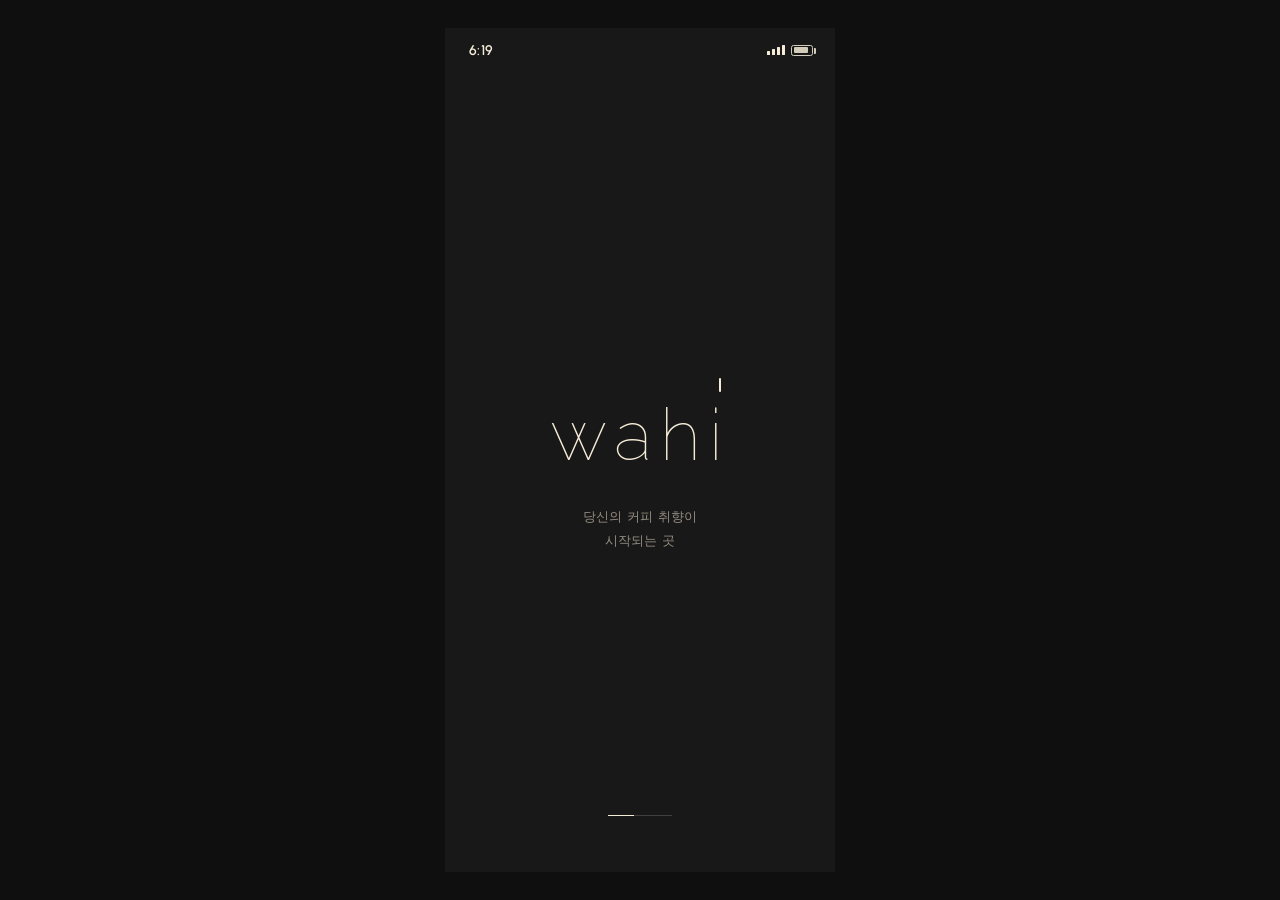
==== index.html @ 0bfdf3dc "Add files via upload" ====
<!DOCTYPE html>
<html lang="ko">
<head>
<meta charset="utf-8">
<meta name="viewport" content="width=device-width, initial-scale=1, maximum-scale=1, user-scalable=no">
<title>wahi · 당신의 커피 취향이 시작되는 곳</title>
<link rel="preconnect" href="https://fonts.googleapis.com">
<link rel="preconnect" href="https://fonts.gstatic.com" crossorigin>
<link href="https://fonts.googleapis.com/css2?family=Raleway:wght@100;200;300;400&family=Urbanist:wght@300;400;500&display=swap" rel="stylesheet">
<style>
:root {
  --wahi-white: #FFFFFF;
  --wahi-ink: #191818;
  --wahi-espresso: #3B2314;
  --wahi-crema: #F5ECD7;
  --text-primary: #191818;
  --text-muted: rgba(25,24,24,.52);
  --text-accent: #3B2314;
  --text-on-dark: #F5ECD7;
  --text-on-dark-muted: rgba(245,236,215,.55);
  --font-display: 'Raleway', 'Pretendard Variable', sans-serif;
  --font-body: 'Pretendard Variable', system-ui, -apple-system, sans-serif;
  --font-body-en: 'Urbanist', sans-serif;
  --weight-light: 300;
  --dur-fast: 120ms;
  --dur-base: 200ms;
  --dur-slow: 380ms;
  --ease-standard: cubic-bezier(.4,0,.2,1);
  --press-opacity: .72;
}

* { margin:0; padding:0; box-sizing:border-box; -webkit-tap-highlight-color:transparent; }

html, body {
  height: 100%;
  background: #0f0f0f;
  display: flex;
  align-items: center;
  justify-content: center;
  font-family: var(--font-body);
  -webkit-font-smoothing: antialiased;
}

/* ── Phone shell ─────────────────────────── */
#app {
  position: relative;
  width: 390px;
  height: 844px;
  background: var(--wahi-white);
  overflow: hidden;
  /* On actual mobile, fill the screen */
}

@media (max-width: 430px) {
  html, body { background: var(--wahi-white); }
  #app { width: 100%; height: 100dvh; height: 100vh; }
}

/* ── Screen system ───────────────────────── */
.screen {
  position: absolute;
  inset: 0;
  display: flex;
  flex-direction: column;
  background: var(--wahi-white);
  transition: transform 320ms var(--ease-standard), opacity 320ms var(--ease-standard);
}
.screen--ink { background: var(--wahi-ink); color: var(--text-on-dark); }
.screen--hidden { pointer-events: none; opacity: 0; transform: translateX(32px); }
.screen--back { pointer-events: none; opacity: 0; transform: translateX(-24px); }

/* ── Status bar ──────────────────────────── */
.status-bar {
  flex: none;
  height: 44px;
  display: flex;
  align-items: center;
  justify-content: space-between;
  padding: 0 22px 0 24px;
  font-family: var(--font-body-en);
  font-size: 14px;
  font-weight: 600;
  letter-spacing: .02em;
}
.status-right { display:flex; align-items:center; gap:6px; }
.signal-bars { display:flex; align-items:flex-end; gap:2px; height:10px; }
.signal-bars i { width:3px; background:currentColor; border-radius:.5px; display:block; }
.signal-bars i:nth-child(1){height:4px} .signal-bars i:nth-child(2){height:6px}
.signal-bars i:nth-child(3){height:8px} .signal-bars i:nth-child(4){height:10px}
.battery { width:22px; height:11px; border:1.5px solid currentColor; border-radius:2.5px; position:relative; opacity:.85; }
.battery::after { content:""; position:absolute; right:-4px; top:2.5px; width:2px; height:6px; background:currentColor; border-radius:0 1px 1px 0; }
.battery-fill { position:absolute; inset:1.5px; width:72%; background:currentColor; border-radius:1px; }

/* ── Progress bar ────────────────────────── */
.progress-bar { flex:none; height:3px; background:rgba(25,24,24,.10); }
.progress-bar-fill { height:100%; background:var(--wahi-espresso); transition:width var(--dur-slow) var(--ease-standard); }

/* ── Screen body ─────────────────────────── */
.body { flex:1; display:flex; flex-direction:column; padding:0 20px 36px; min-height:0; overflow-y:auto; }

/* ── Nav ─────────────────────────────────── */
.top-nav { flex:none; height:50px; display:flex; align-items:center; margin:0 -4px; }
.btn-back { width:40px; height:40px; display:flex; align-items:center; justify-content:center; background:transparent; border:0; cursor:pointer; color:var(--text-primary); }
.screen--ink .btn-back { color:var(--text-on-dark); }
.btn-back svg { width:20px; height:20px; }

/* ── Eyebrow / step ──────────────────────── */
.step-label { font-family:var(--font-body-en); font-size:12px; letter-spacing:.28em; font-weight:500; color:var(--text-accent); text-transform:uppercase; }
.section-label { font-family:var(--font-body-en); font-size:11px; letter-spacing:.3em; font-weight:500; color:var(--text-muted); text-transform:uppercase; }
.screen--ink .section-label { color:var(--text-on-dark-muted); }

/* ── Headlines ───────────────────────────── */
.q-headline { font-family:var(--font-display); font-weight:var(--weight-light); font-size:29px; line-height:1.34; letter-spacing:-.01em; white-space:pre-line; }
.q-sub { font-size:14px; line-height:1.72; color:var(--text-muted); white-space:pre-line; }
.screen--ink .q-sub { color:var(--text-on-dark-muted); }
.q-hint { font-size:12.5px; line-height:1.55; color:var(--text-accent); }

/* ── Cards ───────────────────────────────── */
.cards { display:flex; flex-direction:column; gap:12px; }
.card {
  position:relative; display:flex; align-items:center; gap:14px;
  width:100%; text-align:left; min-height:64px; padding:14px 16px;
  background:var(--wahi-white); color:var(--text-primary);
  border:1px solid rgba(25,24,24,.18); border-radius:0; cursor:pointer;
  transition: background var(--dur-base) var(--ease-standard),
              color var(--dur-base) var(--ease-standard),
              border-color var(--dur-base) var(--ease-standard);
  font-family: var(--font-body);
}
.card-main { flex:1; min-width:0; display:flex; flex-direction:column; gap:3px; }
.card-title { font-size:15px; font-weight:500; line-height:1.35; letter-spacing:-.005em; }
.card-sub { font-size:12.5px; font-weight:400; line-height:1.4; color:var(--text-muted); }
.card-chev { flex:none; color:rgba(25,24,24,.32); display:flex; }
.card-chev svg { width:16px; height:16px; }
.card--sel { background:var(--wahi-ink); color:var(--text-on-dark); border-color:var(--wahi-ink); }
.card--sel .card-sub { color:var(--text-on-dark-muted); }
.card--sel .card-chev { color:rgba(255,255,255,.55); }
.card:active { opacity:.82; }

/* ── Buttons ─────────────────────────────── */
.actions { display:flex; flex-direction:column; gap:10px; }
.btn {
  width:100%; height:56px; display:flex; align-items:center; justify-content:center;
  font-family:var(--font-body); font-size:15px; font-weight:500; letter-spacing:.01em;
  border-radius:0; border:1px solid transparent; cursor:pointer;
  transition: background var(--dur-base) var(--ease-standard), opacity var(--dur-fast) var(--ease-standard);
}
.btn-primary { background:var(--wahi-ink); color:var(--wahi-white); border-color:var(--wahi-ink); }
.btn-primary:active { opacity:var(--press-opacity); }
.btn-disabled { background:rgba(25,24,24,.10); color:rgba(25,24,24,.35); border-color:transparent; cursor:not-allowed; pointer-events:none; }
.btn-secondary { background:var(--wahi-white); color:var(--text-primary); border-color:rgba(25,24,24,.7); }
.btn-secondary:active { opacity:var(--press-opacity); }

/* ── Splash ──────────────────────────────── */
.splash-wrap { flex:1; display:flex; flex-direction:column; align-items:center; justify-content:center; position:relative; }
.splash-logo-text {
  font-family: 'Raleway', sans-serif;
  font-weight: 100;
  font-size: 72px;
  letter-spacing: 8px;
  color: var(--wahi-crema);
}
.splash-i-accent { position:relative; }
.splash-i-accent::after {
  content: "";
  position: absolute;
  bottom: 100%;
  left: 50%;
  transform: translateX(-50%);
  width: 2px;
  height: 14px;
  background: var(--wahi-crema);
  border-radius: 1px;
  animation: smoke 2s ease-in-out infinite;
}
@keyframes smoke {
  0%,100% { opacity:.8; transform:translateX(-50%) scaleY(1); }
  50% { opacity:.3; transform:translateX(-60%) scaleY(1.3) rotate(4deg); }
}
.splash-tagline { margin-top:28px; font-family:var(--font-body); font-size:13px; line-height:1.8; letter-spacing:.02em; color:var(--text-on-dark-muted); text-align:center; }
.splash-loader { position:absolute; left:0; right:0; bottom:56px; display:flex; justify-content:center; }
.splash-loader-track { position:relative; width:64px; height:1.5px; background:rgba(245,236,215,.18); overflow:hidden; }
.splash-loader-track::after { content:""; position:absolute; top:0; left:0; width:40%; height:100%; background:var(--wahi-crema); animation:sweep 1.7s cubic-bezier(.4,0,.6,1) infinite; }
@keyframes sweep { 0%{transform:translateX(-100%)} 100%{transform:translateX(350%)} }

/* ── Start logo ──────────────────────────── */
.start-logo {
  font-family: 'Raleway', sans-serif;
  font-weight: 100;
  font-size: 28px;
  letter-spacing: 4px;
  color: var(--wahi-ink);
}

/* ── Result ──────────────────────────────── */
.r-logo-wrap { display:flex; justify-content:center; padding:6px 0 22px; }
.r-logo {
  font-family: 'Raleway', sans-serif;
  font-weight: 100;
  font-size: 22px;
  letter-spacing: 4px;
  color: var(--wahi-ink);
}
.coffee-card { background:var(--wahi-ink); color:var(--text-on-dark); padding:24px; }
.coffee-name { font-family:var(--font-display); font-weight:var(--weight-light); font-size:24px; line-height:1.22; }
.coffee-brew { margin-top:8px; font-family:var(--font-body); font-size:12.5px; letter-spacing:.04em; color:var(--text-on-dark-muted); }
.tags { display:flex; flex-wrap:wrap; gap:6px; margin-top:18px; }
.tag { font-family:var(--font-body); font-size:11px; letter-spacing:.04em; line-height:1; padding:6px 10px; background:var(--wahi-espresso); color:var(--wahi-crema); }
.meters { display:flex; flex-direction:column; gap:11px; margin-top:22px; }
.meter { display:flex; align-items:center; gap:14px; }
.meter-label { font-family:var(--font-body); font-size:12px; letter-spacing:.06em; color:var(--text-on-dark-muted); width:52px; flex:none; }
.dots { display:flex; gap:6px; }
.dot { width:9px; height:9px; border-radius:50%; border:1px solid rgba(245,236,215,.35); }
.dot--on { background:var(--wahi-crema); border-color:var(--wahi-crema); }
.coffee-info { margin-top:20px; padding-top:18px; border-top:1px solid rgba(245,236,215,.16); display:flex; flex-direction:column; gap:9px; }
.coffee-info-row { display:flex; justify-content:space-between; gap:16px; font-family:var(--font-body); font-size:12.5px; }
.coffee-info-key { color:var(--text-on-dark-muted); letter-spacing:.04em; flex:none; }
.coffee-info-val { color:var(--text-on-dark); text-align:right; }
.why-box { background:var(--wahi-crema); color:var(--wahi-ink); padding:20px; margin-top:14px; }
.why-h { font-family:var(--font-body); font-size:13px; font-weight:600; }
.why-b { font-family:var(--font-body); font-size:13.5px; line-height:1.78; margin-top:10px; color:rgba(25,24,24,.74); }
.rec-wrap { margin-top:24px; }
.rec-label { font-family:var(--font-body-en); font-size:11px; letter-spacing:.22em; font-weight:500; text-transform:uppercase; color:var(--text-muted); margin-bottom:10px; }
.rec-sub { font-size:13.5px; color:var(--text-primary); margin:0 0 12px; }
.rec-item { display:flex; align-items:center; justify-content:space-between; gap:12px; border:1px solid rgba(25,24,24,.18); padding:15px 16px; margin-bottom:10px; }
.rec-name { font-size:14.5px; font-weight:500; line-height:1.35; }
.rec-desc { font-size:12px; color:var(--text-muted); margin-top:3px; line-height:1.4; }
.rec-chev { color:rgba(25,24,24,.3); flex:none; display:flex; }
.r-actions { display:flex; flex-direction:column; gap:10px; margin-top:28px; }

.spacer { flex:1; min-height:16px; }
.h8 { height:8px; }
.h12 { height:12px; }
.h14 { height:14px; }
.h18 { height:18px; }
.h20 { height:20px; }
.h24 { height:24px; }
.h28 { height:28px; }
</style>
</head>
<body>
<div id="app"></div>

<script>

// 실시간 시계
function updateClock() {
  const el = document.getElementById('wahi-clock');
  if (!el) return;
  const now = new Date();
  const h = now.getHours();
  const m = String(now.getMinutes()).padStart(2, '0');
  el.textContent = h + ':' + m;
}
setInterval(updateClock, 1000);
updateClock();

// ── State ──────────────────────────────────────────────
const state = {
  screen: 'splash',
  level: null,     // 'beginner' | 'explorer' | 'expert'
  step: 0,
  answers: {},
  history: []
};

// ── Screen definitions ─────────────────────────────────
const FLOWS = {
  beginner: ['b1','b2','b3','result'],
  explorer: ['e1','e2','e3','e4','result'],
  expert:   ['x1','x2','x3','x4','result'],
};

// ── Router ─────────────────────────────────────────────
function goTo(screen, pushHistory = true) {
  if (pushHistory && state.screen !== screen) state.history.push(state.screen);
  state.screen = screen;
  render();
}

function goBack() {
  const prev = state.history.pop();
  if (prev) { state.screen = prev; render(); }
}

// ── Icons ──────────────────────────────────────────────
const ARROW_LEFT = `<svg viewBox="0 0 20 20" fill="none" stroke="currentColor" stroke-width="1.5" stroke-linecap="round" stroke-linejoin="round"><path d="M12.5 4L6.5 10l6 6M6.5 10H17"/></svg>`;
const CHEVRON = `<svg viewBox="0 0 16 16" fill="none" stroke="currentColor" stroke-width="1.5" stroke-linecap="round" stroke-linejoin="round"><path d="M6 3.5L10.5 8 6 12.5"/></svg>`;

// ── Components ─────────────────────────────────────────
function statusBar(dark = false) {
  const c = dark ? 'style="color:var(--wahi-crema)"' : '';
  return `<div class="status-bar" ${c}>
    <span id="wahi-clock">9:41</span>
    <span class="status-right">
      <span class="signal-bars"><i></i><i></i><i></i><i></i></span>
      <span class="battery"><span class="battery-fill"></span></span>
    </span>
  </div>`;
}

function progressBar(value) {
  return `<div class="progress-bar"><div class="progress-fill" style="height:100%;width:${value*100}%;background:var(--wahi-espresso);transition:width 380ms cubic-bezier(.4,0,.2,1)"></div></div>`;
}

function topNav(dark = false) {
  return `<div class="top-nav"><button class="btn-back" onclick="goBack()" aria-label="뒤로">${ARROW_LEFT}</button></div>`;
}

function cards(items, selKey, dark = false) {
  return `<div class="cards">${items.map((c, i) => {
    const sel = state.answers[selKey] === i;
    return `<button class="card${sel ? ' card--sel' : ''}" onclick="selectCard('${selKey}',${i});render()">
      <span class="card-main">
        <span class="card-title">${c.t}</span>
        ${c.s ? `<span class="card-sub">${c.s}</span>` : ''}
      </span>
      ${c.chev ? `<span class="card-chev">${CHEVRON}</span>` : ''}
    </button>`;
  }).join('')}</div>`;
}

function primaryBtn(label, action, enabled) {
  return `<button class="btn btn-primary${enabled ? '' : ' btn-disabled'}" ${enabled ? `onclick="${action}"` : ''}>${label}</button>`;
}
function secondaryBtn(label, action) {
  return `<button class="btn btn-secondary" onclick="${action}">${label}</button>`;
}

function dotMeter(label, value, max = 5) {
  const dots = Array.from({length:max}, (_,i) => `<span class="dot${i < value ? ' dot--on' : ''}"></span>`).join('');
  return `<div class="meter"><span class="meter-label">${label}</span><span class="dots">${dots}</span></div>`;
}

function selectCard(key, idx) {
  state.answers[key] = idx;
}

// ── Screens ────────────────────────────────────────────

function renderSplash() {
  setTimeout(() => { if (state.screen === 'splash') goTo('start'); }, 2400);
  return `<div class="screen screen--ink" id="screen-splash">
    ${statusBar(true)}
    <div class="splash-wrap">
      <div class="splash-logo-text">wah<span class="splash-i-accent">i</span></div>
      <div class="splash-tagline">당신의 커피 취향이<br>시작되는 곳</div>
      <div class="splash-loader"><div class="splash-loader-track"></div></div>
    </div>
  </div>`;
}

function renderStart() {
  const sel = state.answers['level'];
  const levels = [
    { t:'처음이에요', s:'커피가 아직 낯설어요', chev:true },
    { t:'조금 알아요', s:'마셔봤지만 탐색 중이에요', chev:true },
    { t:'잘 알아요', s:'좋아하는 커피가 있어요', chev:true },
  ];
  const enabled = sel !== undefined;
  const actions = {0:'beginner', 1:'explorer', 2:'expert'};
  const nextAction = enabled ? `startFlow('${actions[sel]}')` : '';
  return `<div class="screen" id="screen-start">
    ${statusBar()}
    <div class="body">
      <div class="top-nav" style="justify-content:flex-start; padding-left:2px;">
        <span class="start-logo">wahi</span>
      </div>
      <div class="h24"></div>
      <h1 class="q-headline">커피,\n얼마나 알고\n계세요?</h1>
      <p class="q-sub" style="margin-top:14px">솔직하게 골라주세요.\n어떤 답이든 괜찮아요.</p>
      <div class="spacer" style="min-height:32px"></div>
      ${cards(levels, 'level')}
      <div class="h8"></div>
      <div class="spacer"></div>
      <div class="actions">
        ${primaryBtn('시작하기', `startFlow('${actions[sel] || ''}')`, enabled)}
      </div>
    </div>
  </div>`;
}

function startFlow(level) {
  state.level = level;
  state.step = 0;
  goTo(FLOWS[level][0]);
}

// Question screen factory
function questionScreen({ id, screenId, label, step, progress, q, sub, hint, items, cta, nextAction }) {
  const sel = state.answers[id];
  const enabled = sel !== undefined;
  return `<div class="screen" id="screen-${screenId}">
    ${statusBar()}
    ${progressBar(progress)}
    <div class="body">
      ${topNav()}
      <div class="step-label">${step}</div>
      <div class="h18"></div>
      <h1 class="q-headline">${q}</h1>
      ${sub ? `<p class="q-sub" style="margin-top:12px">${sub}</p>` : ''}
      ${hint ? `<p class="q-hint" style="margin-top:10px">${hint}</p>` : ''}
      <div class="spacer"></div>
      ${cards(items, id)}
      <div class="h20"></div>
      <div class="actions">
        ${primaryBtn(cta || '다음', nextAction, enabled)}
      </div>
    </div>
  </div>`;
}

// ── Beginner screens
function renderB1() {
  return questionScreen({ id:'b1', screenId:'b1', label:'Beginner', step:'1 / 3', progress:1/3,
    q:'오늘 어떤\n하루였어요?', sub:'기분에 맞는 커피를 찾아드릴게요',
    items:[{t:'맑고 가벼운 날이에요'},{t:'조용히 쉬고 싶은 날'},{t:'집중이 필요한 날'}],
    nextAction:"goTo('b2')" });
}
function renderB2() {
  return questionScreen({ id:'b2', screenId:'b2', label:'Beginner', step:'2 / 3', progress:2/3,
    q:'평소에 신 음식\n좋아하세요?', sub:'레모네이드, 과일, 요거트 같은 것들',
    hint:'* 커피에도 과일처럼 상큼한 맛이 있을 수 있어요',
    items:[{t:'네, 상큼한 게 좋아요'},{t:'보통이에요'},{t:'별로예요, 쓴맛이 좋아요'}],
    nextAction:"goTo('b3')" });
}
function renderB3() {
  return questionScreen({ id:'b3', screenId:'b3', label:'Beginner', step:'3 / 3', progress:1,
    q:'어떤 향이 더\n끌리나요?', cta:'결과 보기',
    items:[{t:'딸기잼 · 복숭아 · 꽃',s:'상큼하고 화사한 향'},{t:'초콜릿 · 캐러멜 · 견과',s:'달콤하고 고소한 향'},{t:'구운 빵 · 흙 · 나무',s:'묵직하고 따뜻한 향'}],
    nextAction:"goTo('r1')" });
}

// ── Explorer screens
function renderE1() {
  return questionScreen({ id:'e1', screenId:'e1', label:'Explorer', step:'1 / 4', progress:1/4,
    q:'산미가 있는 커피\n좋아하세요?', sub:'산미 = 커피의 상큼하고 신 맛',
    items:[{t:'네, 산미 있는 게 좋아요'},{t:'적당하면 괜찮아요'},{t:'산미는 별로예요'}],
    nextAction:"goTo('e2')" });
}
function renderE2() {
  return questionScreen({ id:'e2', screenId:'e2', label:'Explorer', step:'2 / 4', progress:2/4,
    q:'커피 농도는\n어떻게 좋아하세요?',
    items:[{t:'가볍고 깔끔하게',s:'물처럼 투명한 느낌'},{t:'중간 정도',s:'너무 가볍지도 진하지도'},{t:'진하고 묵직하게',s:'입 안에 오래 남는 느낌'}],
    nextAction:"goTo('e3')" });
}
function renderE3() {
  return questionScreen({ id:'e3', screenId:'e3', label:'Explorer', step:'3 / 4', progress:3/4,
    q:'어떤 향미를\n선호하세요?',
    items:[{t:'과일 · 꽃향',s:'밝고 화사한 느낌'},{t:'캐러멜 · 바닐라',s:'달콤하고 부드러운 느낌'},{t:'다크초콜릿 · 견과류',s:'깊고 고소한 느낌'}],
    nextAction:"goTo('e4')" });
}
function renderE4() {
  return questionScreen({ id:'e4', screenId:'e4', label:'Explorer', step:'4 / 4', progress:1,
    q:'오늘 어떤 방식으로\n마시고 싶으세요?', cta:'결과 보기',
    items:[{t:'에스프레소 베이스',s:'아메리카노 · 라떼 계열'},{t:'핸드드립',s:'원두 본연의 맛을 천천히'},{t:'콜드브루',s:'차갑게 오래 우린 커피'}],
    nextAction:"goTo('r2')" });
}

// ── Expert screens
function renderX1() {
  return questionScreen({ id:'x1', screenId:'x1', label:'Expert', step:'1 / 4', progress:1/4,
    q:'주로 어떤 커피를\n즐기시나요?',
    items:[{t:'에스프레소 베이스',s:'아메리카노 · 플랫화이트'},{t:'싱글 오리진 핸드드립',s:'원두 본연의 테루아를 즐김'},{t:'콜드브루 · 니트로'},{t:'그때그때 달라요'}],
    nextAction:"goTo('x2')" });
}
function renderX2() {
  return questionScreen({ id:'x2', screenId:'x2', label:'Expert', step:'2 / 4', progress:2/4,
    q:'선호하는 가공 방식이\n있으신가요?',
    items:[{t:'워시드 (Washed)',s:'깔끔하고 선명한 산미'},{t:'내추럴 (Natural)',s:'풍부한 과육향 · 높은 바디'},{t:'허니 (Honey)',s:'단맛과 바디의 균형'},{t:'무산소 발효 · 특수 프로세싱',s:'실험적인 풍미 선호'}],
    nextAction:"goTo('x3')" });
}
function renderX3() {
  return questionScreen({ id:'x3', screenId:'x3', label:'Expert', step:'3 / 4', progress:3/4,
    q:'선호하는 로스팅\n포인트는?',
    items:[{t:'라이트 로스트',s:'산미 · 플로럴 · 복합적 향미'},{t:'미디엄 로스트',s:'산미와 바디의 균형'},{t:'다크 로스트',s:'낮은 산미 · 다크초콜릿 · 스모키'}],
    nextAction:"goTo('x4')" });
}
function renderX4() {
  return questionScreen({ id:'x4', screenId:'x4', label:'Expert', step:'4 / 4', progress:1,
    q:'오늘은 어떤 경험을\n원하세요?', cta:'결과 보기',
    items:[{t:'늘 마시던 것처럼',s:'익숙한 취향으로'},{t:'비슷하지만 조금 새롭게',s:'취향의 경계를 살짝 넓혀서'},{t:'완전히 새로운 것으로',s:'오늘은 도전해볼게요'}],
    nextAction:"goTo('r3')" });
}

// ── Result screens
function resultShell(label, inner) {
  return `<div class="screen" id="screen-${label}">
    ${statusBar()}
    <div class="body">
      <div class="r-logo-wrap"><span class="r-logo">wahi</span></div>
      <div class="section-label" style="margin-bottom:14px">WAHI'S PICK</div>
      ${inner}
    </div>
  </div>`;
}

function renderR1() {
  return resultShell('r1', `
    <div class="coffee-card">
      <h2 class="coffee-name">에티오피아 예가체프</h2>
      <div class="coffee-brew">핸드드립</div>
      <div class="tags"><span class="tag">딸기</span><span class="tag">복숭아</span><span class="tag">재스민</span></div>
      <div class="meters">
        ${dotMeter('산미', 4)}${dotMeter('바디', 2)}${dotMeter('단맛', 3)}
      </div>
    </div>
    <div class="why-box">
      <p class="why-h">왜 이 커피인가요?</p>
      <p class="why-b">맑고 가벼운 날에 잘 어울리는, 과일향 가득한 커피예요. 산뜻한 산미가 기분을 가볍게 띄워줘요. 처음이라도 부담 없이 즐기기 좋아요.</p>
    </div>
    <div class="r-actions">
      ${primaryBtn('주문하기', '', true)}
      ${secondaryBtn('다시 찾아보기', "resetFlow()")}
    </div>`);
}

function renderR2() {
  return resultShell('r2', `
    <div class="coffee-card">
      <h2 class="coffee-name">콜롬비아 후일라</h2>
      <div class="coffee-brew">핸드드립</div>
      <div class="tags"><span class="tag">오렌지</span><span class="tag">캐러멜</span><span class="tag">꿀</span></div>
      <div class="meters">
        ${dotMeter('산미', 3)}${dotMeter('바디', 3)}${dotMeter('단맛', 4)}
      </div>
      <div class="coffee-info">
        <div class="coffee-info-row"><span class="coffee-info-key">가공방식</span><span class="coffee-info-val">허니</span></div>
        <div class="coffee-info-row"><span class="coffee-info-key">산지</span><span class="coffee-info-val">콜롬비아 후일라</span></div>
      </div>
    </div>
    <div class="why-box">
      <p class="why-h">왜 이 커피인가요?</p>
      <p class="why-b">적당한 산미와 균형 잡힌 단맛을 좋아하는 취향에 맞췄어요. 허니 가공이 만든 부드러운 단맛이 오래 남아요.</p>
    </div>
    <div class="rec-wrap">
      <div class="rec-label">ALSO FOR YOU</div>
      <p class="rec-sub">이런 커피도 좋아하실 것 같아요</p>
      <div class="rec-item">
        <span><span class="rec-name">과테말라 안티구아</span><span class="rec-desc" style="display:block">부드러운 초콜릿 바디, 낮은 산미</span></span>
        <span class="rec-chev">${CHEVRON}</span>
      </div>
    </div>
    <div class="r-actions">
      ${primaryBtn('주문하기', '', true)}
      ${secondaryBtn('다시 찾아보기', "resetFlow()")}
    </div>`);
}

function renderR3() {
  return resultShell('r3', `
    <div class="coffee-card">
      <h2 class="coffee-name">에티오피아 게이샤</h2>
      <div class="coffee-brew">싱글 오리진 핸드드립</div>
      <div class="tags"><span class="tag">재스민</span><span class="tag">베르가못</span><span class="tag">리치</span></div>
      <div class="meters">
        ${dotMeter('산미', 4)}${dotMeter('바디', 3)}${dotMeter('단맛', 4)}${dotMeter('복잡도', 5)}
      </div>
      <div class="coffee-info">
        <div class="coffee-info-row"><span class="coffee-info-key">산지</span><span class="coffee-info-val">게데오, 에티오피아</span></div>
        <div class="coffee-info-row"><span class="coffee-info-key">고도</span><span class="coffee-info-val">2,000–2,200m</span></div>
        <div class="coffee-info-row"><span class="coffee-info-key">가공방식</span><span class="coffee-info-val">내추럴</span></div>
        <div class="coffee-info-row"><span class="coffee-info-key">로스트</span><span class="coffee-info-val">라이트</span></div>
        <div class="coffee-info-row"><span class="coffee-info-key">품종</span><span class="coffee-info-val">게이샤</span></div>
      </div>
    </div>
    <div class="rec-wrap">
      <div class="rec-label">STRETCH YOUR TASTE</div>
      <p class="rec-sub">취향 경계를 넓혀보고 싶다면</p>
      <div class="rec-item">
        <span><span class="rec-name">케냐 키암부 AA</span><span class="rec-desc" style="display:block">블랙커런트의 강렬한 산미로 한 걸음 더</span></span>
        <span class="rec-chev">${CHEVRON}</span>
      </div>
      <div class="rec-item">
        <span><span class="rec-name">파나마 게이샤 무산소</span><span class="rec-desc" style="display:block">발효가 빚은 와인 같은 복합미</span></span>
        <span class="rec-chev">${CHEVRON}</span>
      </div>
    </div>
    <div class="r-actions">
      ${primaryBtn('주문하기', '', true)}
      ${secondaryBtn('다시 찾아보기', "resetFlow()")}
    </div>`);
}

function resetFlow() {
  state.level = null;
  state.step = 0;
  state.answers = {};
  state.history = [];
  goTo('start', false);
}

// ── Render ─────────────────────────────────────────────
const RENDERERS = {
  splash: renderSplash,
  start: renderStart,
  b1: renderB1, b2: renderB2, b3: renderB3,
  e1: renderE1, e2: renderE2, e3: renderE3, e4: renderE4,
  x1: renderX1, x2: renderX2, x3: renderX3, x4: renderX4,
  r1: renderR1, r2: renderR2, r3: renderR3,
};

function render() {
  const fn = RENDERERS[state.screen];
  if (!fn) return;
  document.getElementById('app').innerHTML = fn();
  updateClock();
}

// Initial render
render();
</script>
</body>
</html>
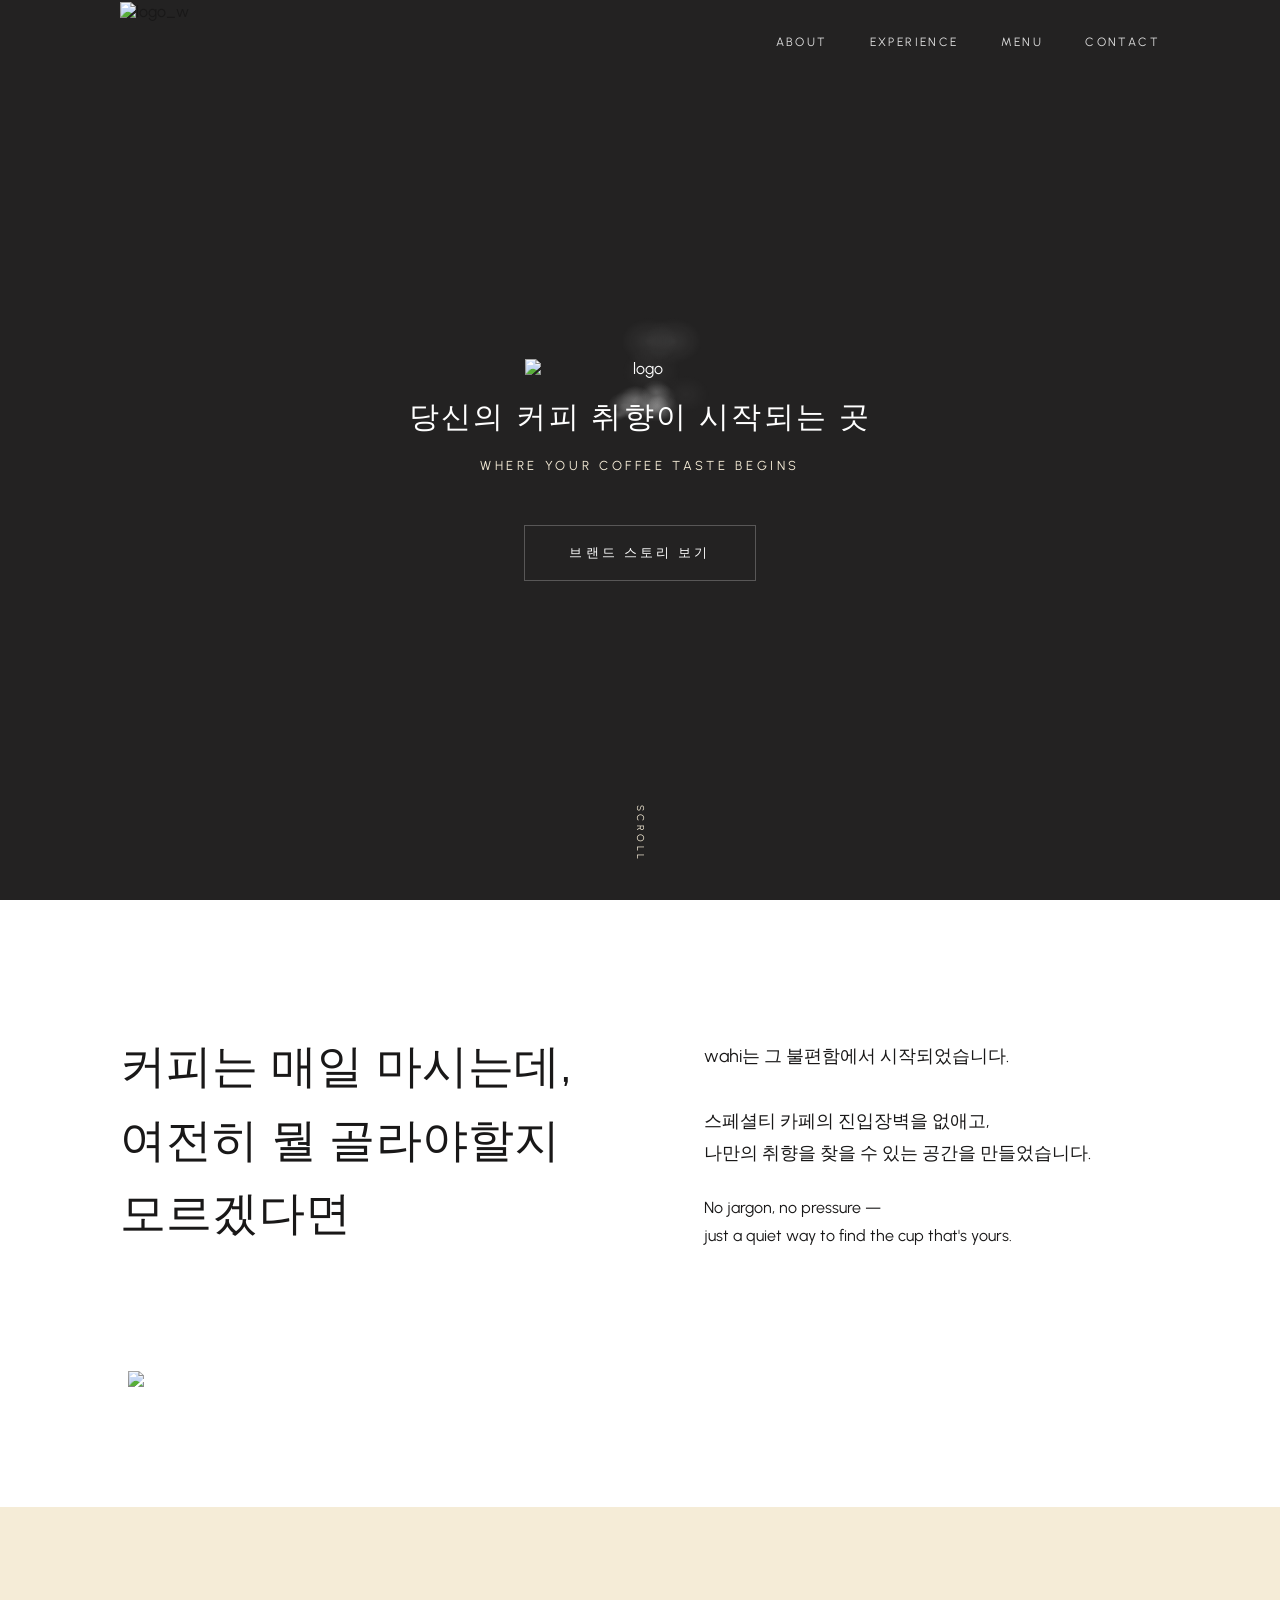
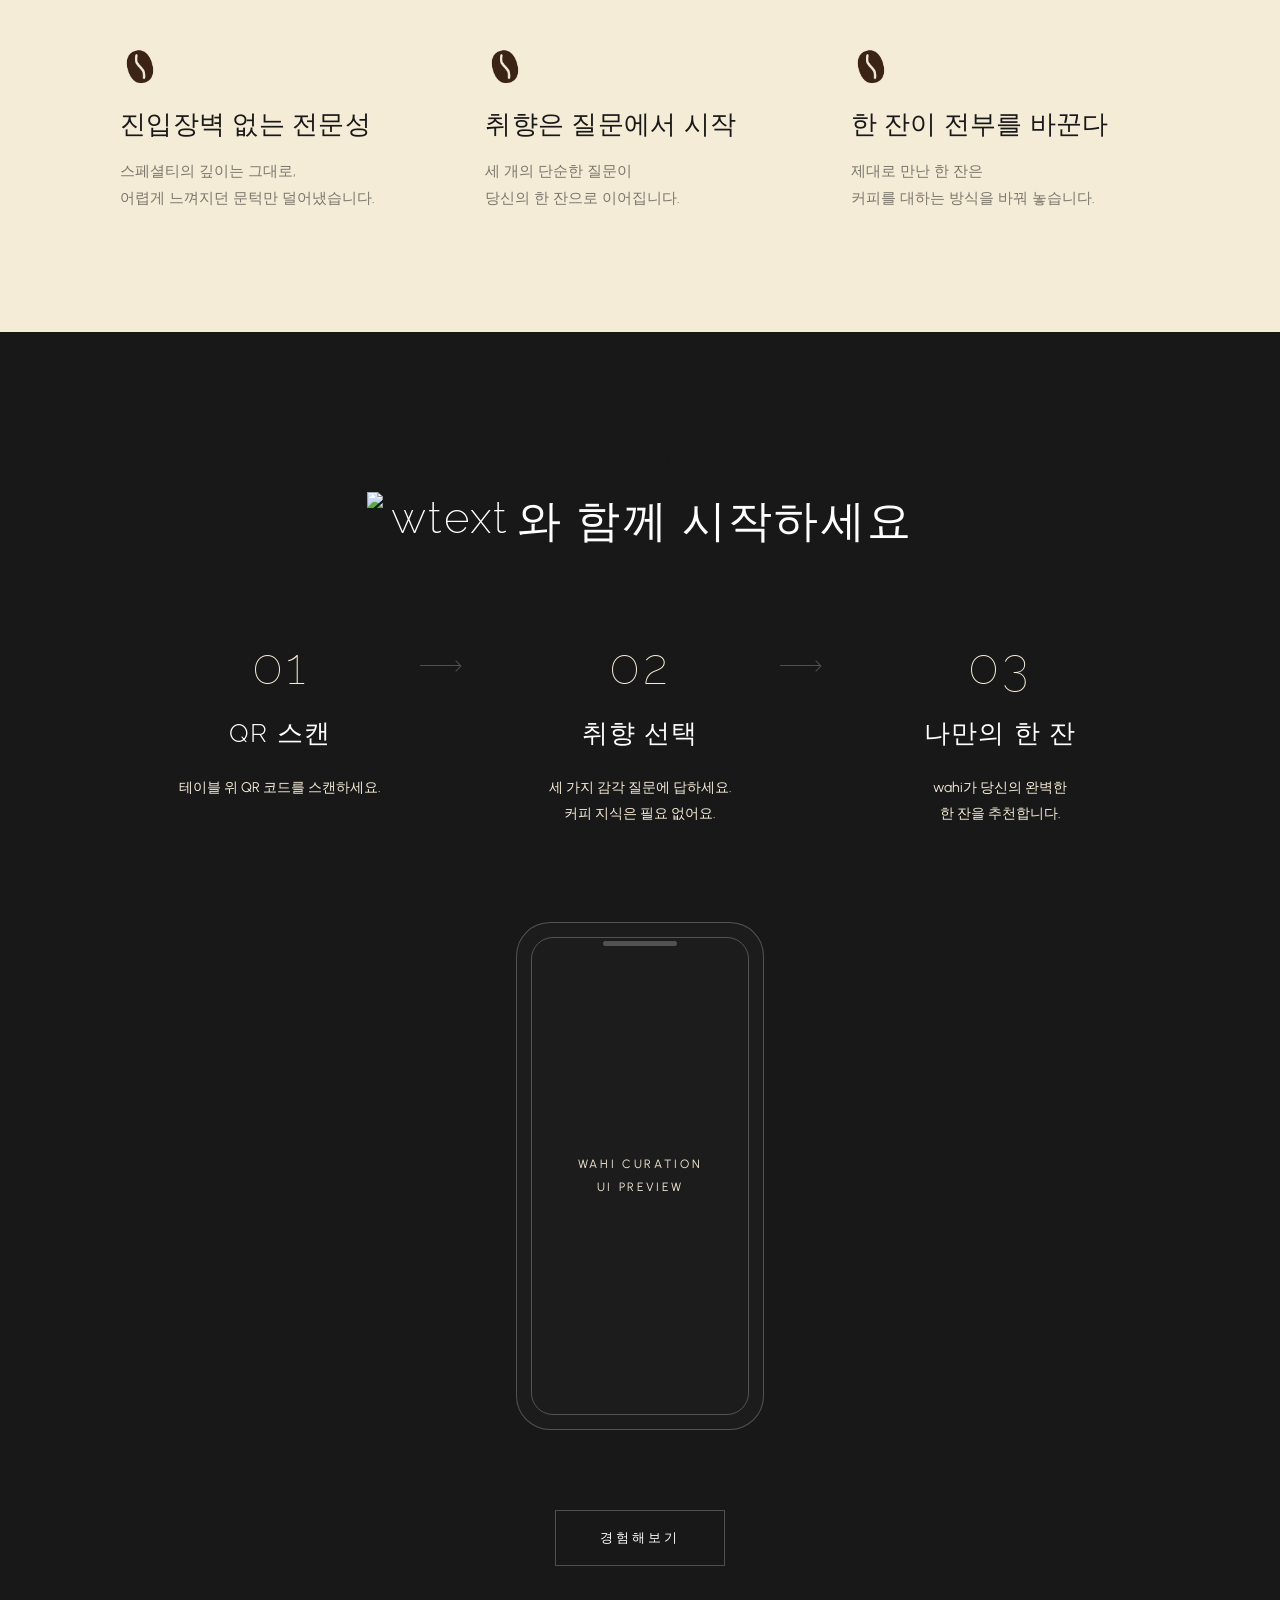
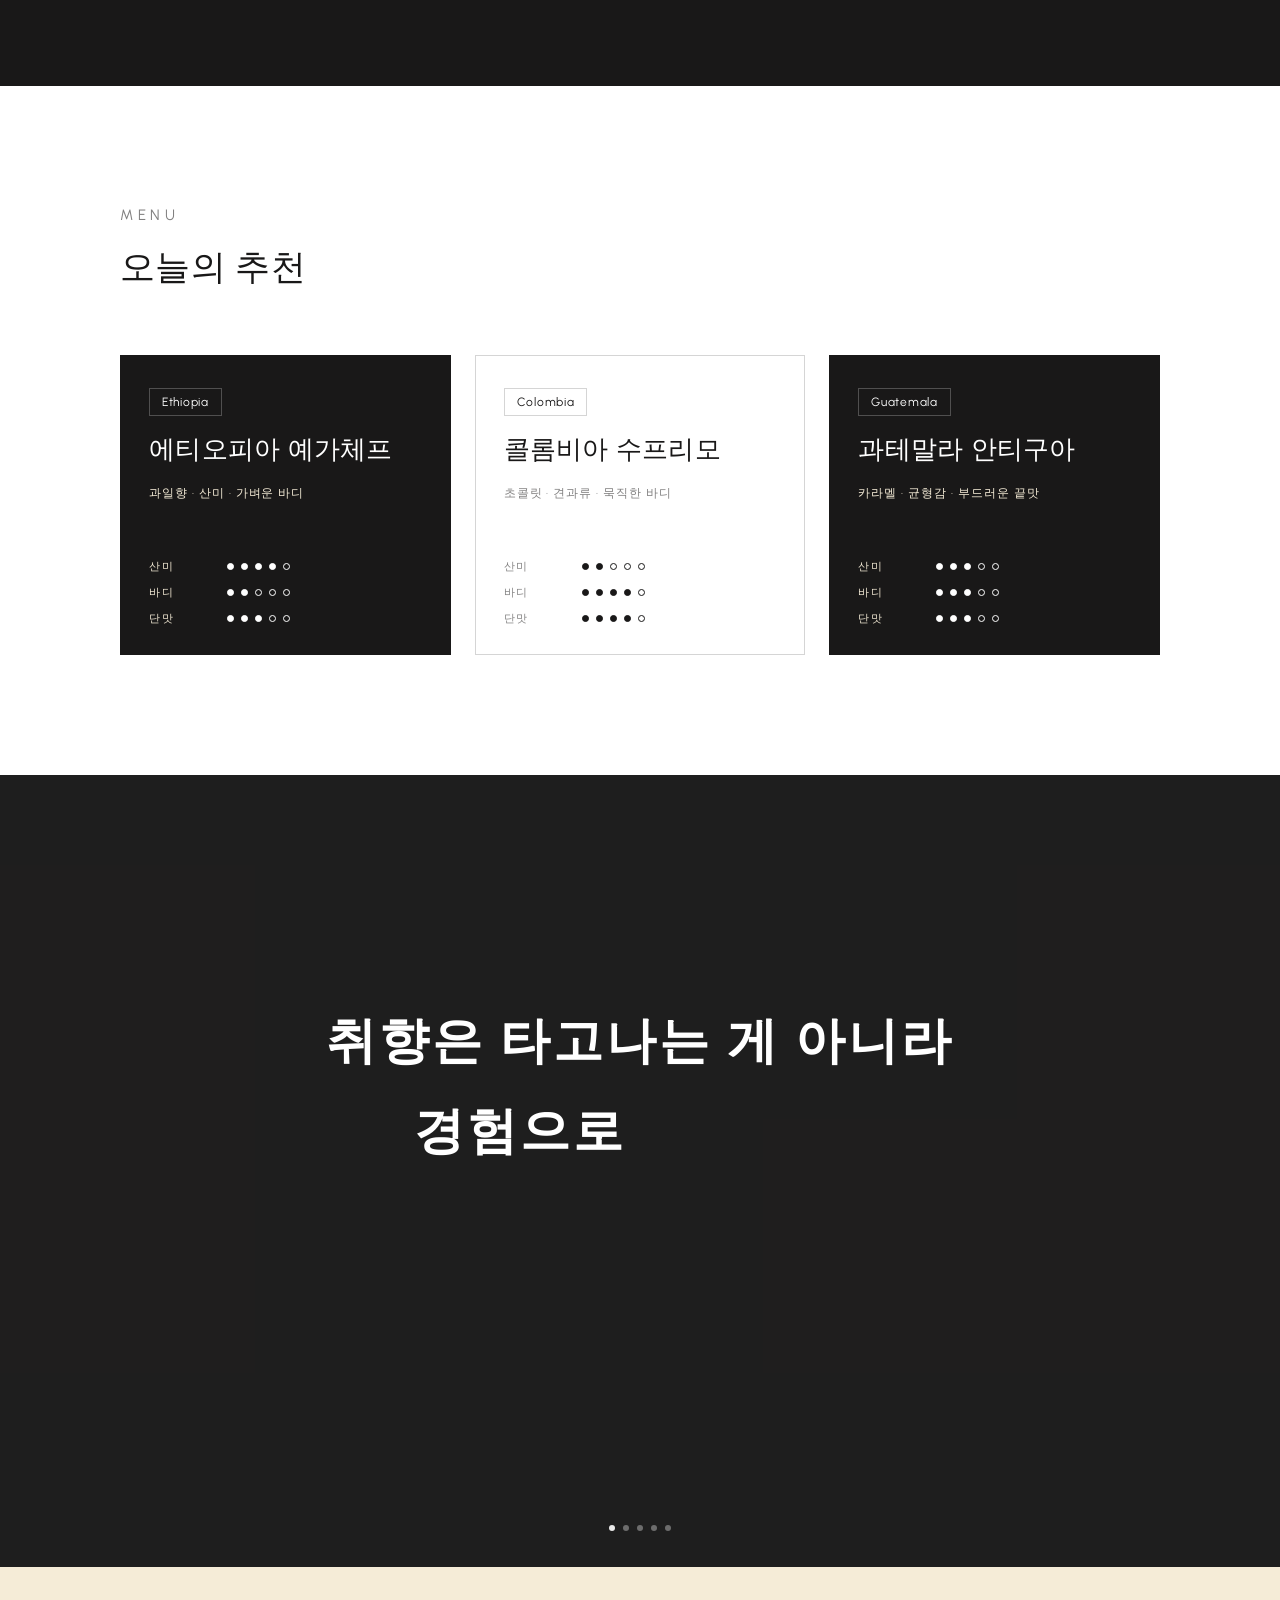
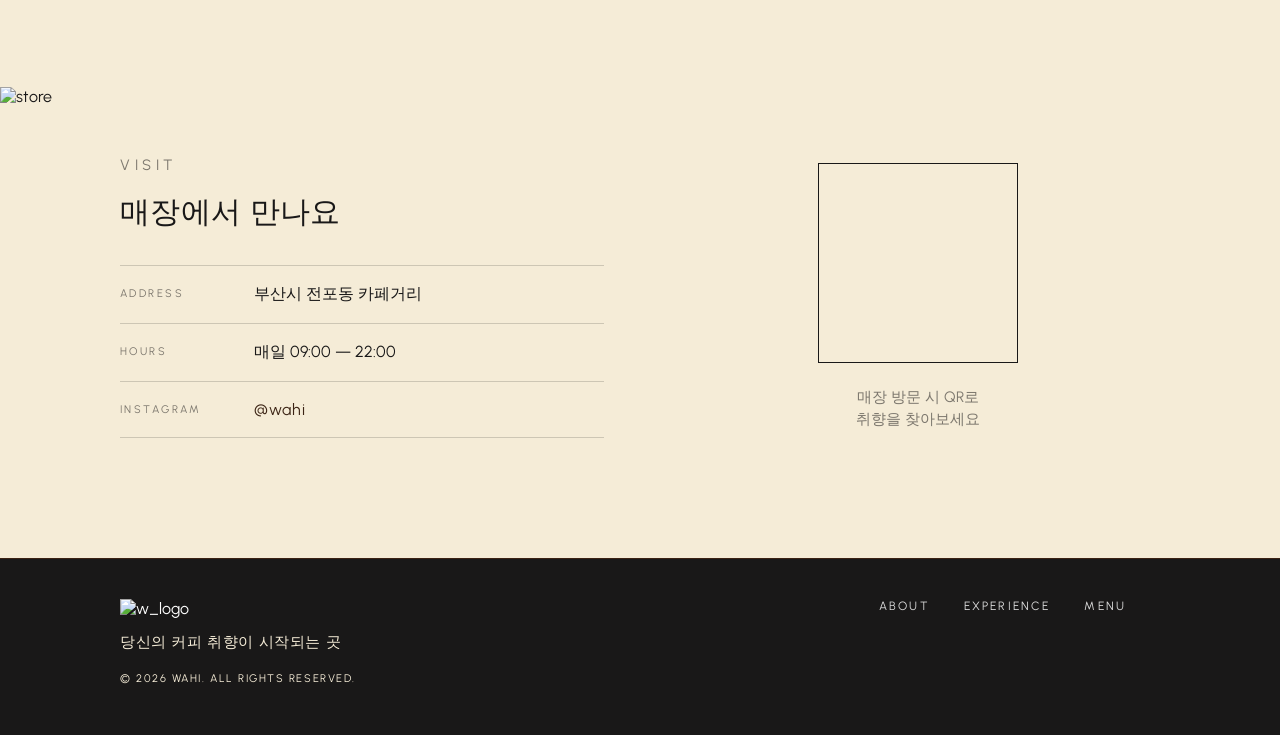
==== commit 32f4942b: "Add files via upload" ====
--- a/index.html
+++ b/index.html
@@ -1,614 +1,622 @@
 <!DOCTYPE html>
 <html lang="ko">
+
 <head>
-<meta charset="utf-8">
-<meta name="viewport" content="width=device-width, initial-scale=1, maximum-scale=1, user-scalable=no">
-<title>wahi · 당신의 커피 취향이 시작되는 곳</title>
-<link rel="preconnect" href="https://fonts.googleapis.com">
-<link rel="preconnect" href="https://fonts.gstatic.com" crossorigin>
-<link href="https://fonts.googleapis.com/css2?family=Raleway:wght@100;200;300;400&family=Urbanist:wght@300;400;500&display=swap" rel="stylesheet">
-<style>
-:root {
-  --wahi-white: #FFFFFF;
-  --wahi-ink: #191818;
-  --wahi-espresso: #3B2314;
-  --wahi-crema: #F5ECD7;
-  --text-primary: #191818;
-  --text-muted: rgba(25,24,24,.52);
-  --text-accent: #3B2314;
-  --text-on-dark: #F5ECD7;
-  --text-on-dark-muted: rgba(245,236,215,.55);
-  --font-display: 'Raleway', 'Pretendard Variable', sans-serif;
-  --font-body: 'Pretendard Variable', system-ui, -apple-system, sans-serif;
-  --font-body-en: 'Urbanist', sans-serif;
-  --weight-light: 300;
-  --dur-fast: 120ms;
-  --dur-base: 200ms;
-  --dur-slow: 380ms;
-  --ease-standard: cubic-bezier(.4,0,.2,1);
-  --press-opacity: .72;
-}
-
-* { margin:0; padding:0; box-sizing:border-box; -webkit-tap-highlight-color:transparent; }
-
-html, body {
-  height: 100%;
-  background: #0f0f0f;
-  display: flex;
-  align-items: center;
-  justify-content: center;
-  font-family: var(--font-body);
-  -webkit-font-smoothing: antialiased;
-}
-
-/* ── Phone shell ─────────────────────────── */
-#app {
-  position: relative;
-  width: 390px;
-  height: 844px;
-  background: var(--wahi-white);
-  overflow: hidden;
-  /* On actual mobile, fill the screen */
-}
-
-@media (max-width: 430px) {
-  html, body { background: var(--wahi-white); }
-  #app { width: 100%; height: 100dvh; height: 100vh; }
-}
-
-/* ── Screen system ───────────────────────── */
-.screen {
-  position: absolute;
-  inset: 0;
-  display: flex;
-  flex-direction: column;
-  background: var(--wahi-white);
-  transition: transform 320ms var(--ease-standard), opacity 320ms var(--ease-standard);
-}
-.screen--ink { background: var(--wahi-ink); color: var(--text-on-dark); }
-.screen--hidden { pointer-events: none; opacity: 0; transform: translateX(32px); }
-.screen--back { pointer-events: none; opacity: 0; transform: translateX(-24px); }
-
-/* ── Status bar ──────────────────────────── */
-.status-bar {
-  flex: none;
-  height: 44px;
-  display: flex;
-  align-items: center;
-  justify-content: space-between;
-  padding: 0 22px 0 24px;
-  font-family: var(--font-body-en);
-  font-size: 14px;
-  font-weight: 600;
-  letter-spacing: .02em;
-}
-.status-right { display:flex; align-items:center; gap:6px; }
-.signal-bars { display:flex; align-items:flex-end; gap:2px; height:10px; }
-.signal-bars i { width:3px; background:currentColor; border-radius:.5px; display:block; }
-.signal-bars i:nth-child(1){height:4px} .signal-bars i:nth-child(2){height:6px}
-.signal-bars i:nth-child(3){height:8px} .signal-bars i:nth-child(4){height:10px}
-.battery { width:22px; height:11px; border:1.5px solid currentColor; border-radius:2.5px; position:relative; opacity:.85; }
-.battery::after { content:""; position:absolute; right:-4px; top:2.5px; width:2px; height:6px; background:currentColor; border-radius:0 1px 1px 0; }
-.battery-fill { position:absolute; inset:1.5px; width:72%; background:currentColor; border-radius:1px; }
-
-/* ── Progress bar ────────────────────────── */
-.progress-bar { flex:none; height:3px; background:rgba(25,24,24,.10); }
-.progress-bar-fill { height:100%; background:var(--wahi-espresso); transition:width var(--dur-slow) var(--ease-standard); }
-
-/* ── Screen body ─────────────────────────── */
-.body { flex:1; display:flex; flex-direction:column; padding:0 20px 36px; min-height:0; overflow-y:auto; }
-
-/* ── Nav ─────────────────────────────────── */
-.top-nav { flex:none; height:50px; display:flex; align-items:center; margin:0 -4px; }
-.btn-back { width:40px; height:40px; display:flex; align-items:center; justify-content:center; background:transparent; border:0; cursor:pointer; color:var(--text-primary); }
-.screen--ink .btn-back { color:var(--text-on-dark); }
-.btn-back svg { width:20px; height:20px; }
-
-/* ── Eyebrow / step ──────────────────────── */
-.step-label { font-family:var(--font-body-en); font-size:12px; letter-spacing:.28em; font-weight:500; color:var(--text-accent); text-transform:uppercase; }
-.section-label { font-family:var(--font-body-en); font-size:11px; letter-spacing:.3em; font-weight:500; color:var(--text-muted); text-transform:uppercase; }
-.screen--ink .section-label { color:var(--text-on-dark-muted); }
-
-/* ── Headlines ───────────────────────────── */
-.q-headline { font-family:var(--font-display); font-weight:var(--weight-light); font-size:29px; line-height:1.34; letter-spacing:-.01em; white-space:pre-line; }
-.q-sub { font-size:14px; line-height:1.72; color:var(--text-muted); white-space:pre-line; }
-.screen--ink .q-sub { color:var(--text-on-dark-muted); }
-.q-hint { font-size:12.5px; line-height:1.55; color:var(--text-accent); }
-
-/* ── Cards ───────────────────────────────── */
-.cards { display:flex; flex-direction:column; gap:12px; }
-.card {
-  position:relative; display:flex; align-items:center; gap:14px;
-  width:100%; text-align:left; min-height:64px; padding:14px 16px;
-  background:var(--wahi-white); color:var(--text-primary);
-  border:1px solid rgba(25,24,24,.18); border-radius:0; cursor:pointer;
-  transition: background var(--dur-base) var(--ease-standard),
-              color var(--dur-base) var(--ease-standard),
-              border-color var(--dur-base) var(--ease-standard);
-  font-family: var(--font-body);
-}
-.card-main { flex:1; min-width:0; display:flex; flex-direction:column; gap:3px; }
-.card-title { font-size:15px; font-weight:500; line-height:1.35; letter-spacing:-.005em; }
-.card-sub { font-size:12.5px; font-weight:400; line-height:1.4; color:var(--text-muted); }
-.card-chev { flex:none; color:rgba(25,24,24,.32); display:flex; }
-.card-chev svg { width:16px; height:16px; }
-.card--sel { background:var(--wahi-ink); color:var(--text-on-dark); border-color:var(--wahi-ink); }
-.card--sel .card-sub { color:var(--text-on-dark-muted); }
-.card--sel .card-chev { color:rgba(255,255,255,.55); }
-.card:active { opacity:.82; }
-
-/* ── Buttons ─────────────────────────────── */
-.actions { display:flex; flex-direction:column; gap:10px; }
-.btn {
-  width:100%; height:56px; display:flex; align-items:center; justify-content:center;
-  font-family:var(--font-body); font-size:15px; font-weight:500; letter-spacing:.01em;
-  border-radius:0; border:1px solid transparent; cursor:pointer;
-  transition: background var(--dur-base) var(--ease-standard), opacity var(--dur-fast) var(--ease-standard);
-}
-.btn-primary { background:var(--wahi-ink); color:var(--wahi-white); border-color:var(--wahi-ink); }
-.btn-primary:active { opacity:var(--press-opacity); }
-.btn-disabled { background:rgba(25,24,24,.10); color:rgba(25,24,24,.35); border-color:transparent; cursor:not-allowed; pointer-events:none; }
-.btn-secondary { background:var(--wahi-white); color:var(--text-primary); border-color:rgba(25,24,24,.7); }
-.btn-secondary:active { opacity:var(--press-opacity); }
-
-/* ── Splash ──────────────────────────────── */
-.splash-wrap { flex:1; display:flex; flex-direction:column; align-items:center; justify-content:center; position:relative; }
-.splash-logo-text {
-  font-family: 'Raleway', sans-serif;
-  font-weight: 100;
-  font-size: 72px;
-  letter-spacing: 8px;
-  color: var(--wahi-crema);
-}
-.splash-i-accent { position:relative; }
-.splash-i-accent::after {
-  content: "";
-  position: absolute;
-  bottom: 100%;
-  left: 50%;
-  transform: translateX(-50%);
-  width: 2px;
-  height: 14px;
-  background: var(--wahi-crema);
-  border-radius: 1px;
-  animation: smoke 2s ease-in-out infinite;
-}
-@keyframes smoke {
-  0%,100% { opacity:.8; transform:translateX(-50%) scaleY(1); }
-  50% { opacity:.3; transform:translateX(-60%) scaleY(1.3) rotate(4deg); }
-}
-.splash-tagline { margin-top:28px; font-family:var(--font-body); font-size:13px; line-height:1.8; letter-spacing:.02em; color:var(--text-on-dark-muted); text-align:center; }
-.splash-loader { position:absolute; left:0; right:0; bottom:56px; display:flex; justify-content:center; }
-.splash-loader-track { position:relative; width:64px; height:1.5px; background:rgba(245,236,215,.18); overflow:hidden; }
-.splash-loader-track::after { content:""; position:absolute; top:0; left:0; width:40%; height:100%; background:var(--wahi-crema); animation:sweep 1.7s cubic-bezier(.4,0,.6,1) infinite; }
-@keyframes sweep { 0%{transform:translateX(-100%)} 100%{transform:translateX(350%)} }
-
-/* ── Start logo ──────────────────────────── */
-.start-logo {
-  font-family: 'Raleway', sans-serif;
-  font-weight: 100;
-  font-size: 28px;
-  letter-spacing: 4px;
-  color: var(--wahi-ink);
-}
-
-/* ── Result ──────────────────────────────── */
-.r-logo-wrap { display:flex; justify-content:center; padding:6px 0 22px; }
-.r-logo {
-  font-family: 'Raleway', sans-serif;
-  font-weight: 100;
-  font-size: 22px;
-  letter-spacing: 4px;
-  color: var(--wahi-ink);
-}
-.coffee-card { background:var(--wahi-ink); color:var(--text-on-dark); padding:24px; }
-.coffee-name { font-family:var(--font-display); font-weight:var(--weight-light); font-size:24px; line-height:1.22; }
-.coffee-brew { margin-top:8px; font-family:var(--font-body); font-size:12.5px; letter-spacing:.04em; color:var(--text-on-dark-muted); }
-.tags { display:flex; flex-wrap:wrap; gap:6px; margin-top:18px; }
-.tag { font-family:var(--font-body); font-size:11px; letter-spacing:.04em; line-height:1; padding:6px 10px; background:var(--wahi-espresso); color:var(--wahi-crema); }
-.meters { display:flex; flex-direction:column; gap:11px; margin-top:22px; }
-.meter { display:flex; align-items:center; gap:14px; }
-.meter-label { font-family:var(--font-body); font-size:12px; letter-spacing:.06em; color:var(--text-on-dark-muted); width:52px; flex:none; }
-.dots { display:flex; gap:6px; }
-.dot { width:9px; height:9px; border-radius:50%; border:1px solid rgba(245,236,215,.35); }
-.dot--on { background:var(--wahi-crema); border-color:var(--wahi-crema); }
-.coffee-info { margin-top:20px; padding-top:18px; border-top:1px solid rgba(245,236,215,.16); display:flex; flex-direction:column; gap:9px; }
-.coffee-info-row { display:flex; justify-content:space-between; gap:16px; font-family:var(--font-body); font-size:12.5px; }
-.coffee-info-key { color:var(--text-on-dark-muted); letter-spacing:.04em; flex:none; }
-.coffee-info-val { color:var(--text-on-dark); text-align:right; }
-.why-box { background:var(--wahi-crema); color:var(--wahi-ink); padding:20px; margin-top:14px; }
-.why-h { font-family:var(--font-body); font-size:13px; font-weight:600; }
-.why-b { font-family:var(--font-body); font-size:13.5px; line-height:1.78; margin-top:10px; color:rgba(25,24,24,.74); }
-.rec-wrap { margin-top:24px; }
-.rec-label { font-family:var(--font-body-en); font-size:11px; letter-spacing:.22em; font-weight:500; text-transform:uppercase; color:var(--text-muted); margin-bottom:10px; }
-.rec-sub { font-size:13.5px; color:var(--text-primary); margin:0 0 12px; }
-.rec-item { display:flex; align-items:center; justify-content:space-between; gap:12px; border:1px solid rgba(25,24,24,.18); padding:15px 16px; margin-bottom:10px; }
-.rec-name { font-size:14.5px; font-weight:500; line-height:1.35; }
-.rec-desc { font-size:12px; color:var(--text-muted); margin-top:3px; line-height:1.4; }
-.rec-chev { color:rgba(25,24,24,.3); flex:none; display:flex; }
-.r-actions { display:flex; flex-direction:column; gap:10px; margin-top:28px; }
-
-.spacer { flex:1; min-height:16px; }
-.h8 { height:8px; }
-.h12 { height:12px; }
-.h14 { height:14px; }
-.h18 { height:18px; }
-.h20 { height:20px; }
-.h24 { height:24px; }
-.h28 { height:28px; }
-</style>
+  <meta charset="utf-8">
+  <meta name="viewport" content="width=device-width, initial-scale=1">
+  <title>Wahi — 당신의 커피 취향이 시작되는 곳</title>
+  <link rel="preconnect" href="https://fonts.googleapis.com">
+  <link rel="preconnect" href="https://fonts.gstatic.com" crossorigin>
+  <link
+    href="https://fonts.googleapis.com/css2?family=Raleway:wght@100;200;300;400&family=Urbanist:wght@300;400;500&display=swap"
+    rel="stylesheet">
+
+  <!-- css 연결하기 -->
+  <link rel="stylesheet" href="./css/style.css">
+
+  <!-- 파비콘 -->
+  <link rel="icon" type="image/png" sizes="32x32" href="./img/logo.png">
+
+  <!-- AOS CSS 추가 -->
+  <link rel="stylesheet" href="https://unpkg.com/aos@2.3.4/dist/aos.css">
+
 </head>
+
 <body>
-<div id="app"></div>
-
-<script>
-
-// 실시간 시계
-function updateClock() {
-  const el = document.getElementById('wahi-clock');
-  if (!el) return;
-  const now = new Date();
-  const h = now.getHours();
-  const m = String(now.getMinutes()).padStart(2, '0');
-  el.textContent = h + ':' + m;
-}
-setInterval(updateClock, 1000);
-updateClock();
-
-// ── State ──────────────────────────────────────────────
-const state = {
-  screen: 'splash',
-  level: null,     // 'beginner' | 'explorer' | 'expert'
-  step: 0,
-  answers: {},
-  history: []
-};
-
-// ── Screen definitions ─────────────────────────────────
-const FLOWS = {
-  beginner: ['b1','b2','b3','result'],
-  explorer: ['e1','e2','e3','e4','result'],
-  expert:   ['x1','x2','x3','x4','result'],
-};
-
-// ── Router ─────────────────────────────────────────────
-function goTo(screen, pushHistory = true) {
-  if (pushHistory && state.screen !== screen) state.history.push(state.screen);
-  state.screen = screen;
-  render();
-}
-
-function goBack() {
-  const prev = state.history.pop();
-  if (prev) { state.screen = prev; render(); }
-}
-
-// ── Icons ──────────────────────────────────────────────
-const ARROW_LEFT = `<svg viewBox="0 0 20 20" fill="none" stroke="currentColor" stroke-width="1.5" stroke-linecap="round" stroke-linejoin="round"><path d="M12.5 4L6.5 10l6 6M6.5 10H17"/></svg>`;
-const CHEVRON = `<svg viewBox="0 0 16 16" fill="none" stroke="currentColor" stroke-width="1.5" stroke-linecap="round" stroke-linejoin="round"><path d="M6 3.5L10.5 8 6 12.5"/></svg>`;
-
-// ── Components ─────────────────────────────────────────
-function statusBar(dark = false) {
-  const c = dark ? 'style="color:var(--wahi-crema)"' : '';
-  return `<div class="status-bar" ${c}>
-    <span id="wahi-clock">9:41</span>
-    <span class="status-right">
-      <span class="signal-bars"><i></i><i></i><i></i><i></i></span>
-      <span class="battery"><span class="battery-fill"></span></span>
-    </span>
-  </div>`;
-}
-
-function progressBar(value) {
-  return `<div class="progress-bar"><div class="progress-fill" style="height:100%;width:${value*100}%;background:var(--wahi-espresso);transition:width 380ms cubic-bezier(.4,0,.2,1)"></div></div>`;
-}
-
-function topNav(dark = false) {
-  return `<div class="top-nav"><button class="btn-back" onclick="goBack()" aria-label="뒤로">${ARROW_LEFT}</button></div>`;
-}
-
-function cards(items, selKey, dark = false) {
-  return `<div class="cards">${items.map((c, i) => {
-    const sel = state.answers[selKey] === i;
-    return `<button class="card${sel ? ' card--sel' : ''}" onclick="selectCard('${selKey}',${i});render()">
-      <span class="card-main">
-        <span class="card-title">${c.t}</span>
-        ${c.s ? `<span class="card-sub">${c.s}</span>` : ''}
-      </span>
-      ${c.chev ? `<span class="card-chev">${CHEVRON}</span>` : ''}
-    </button>`;
-  }).join('')}</div>`;
-}
-
-function primaryBtn(label, action, enabled) {
-  return `<button class="btn btn-primary${enabled ? '' : ' btn-disabled'}" ${enabled ? `onclick="${action}"` : ''}>${label}</button>`;
-}
-function secondaryBtn(label, action) {
-  return `<button class="btn btn-secondary" onclick="${action}">${label}</button>`;
-}
-
-function dotMeter(label, value, max = 5) {
-  const dots = Array.from({length:max}, (_,i) => `<span class="dot${i < value ? ' dot--on' : ''}"></span>`).join('');
-  return `<div class="meter"><span class="meter-label">${label}</span><span class="dots">${dots}</span></div>`;
-}
-
-function selectCard(key, idx) {
-  state.answers[key] = idx;
-}
-
-// ── Screens ────────────────────────────────────────────
-
-function renderSplash() {
-  setTimeout(() => { if (state.screen === 'splash') goTo('start'); }, 2400);
-  return `<div class="screen screen--ink" id="screen-splash">
-    ${statusBar(true)}
-    <div class="splash-wrap">
-      <div class="splash-logo-text">wah<span class="splash-i-accent">i</span></div>
-      <div class="splash-tagline">당신의 커피 취향이<br>시작되는 곳</div>
-      <div class="splash-loader"><div class="splash-loader-track"></div></div>
+  <!-- NAV -->
+  <header class="wnav" id="wnav">
+    <div class="wnav__inner">
+      <a href="#top" class="wnav__logo wahi-smoke-trigger" id="nav-logo-link" aria-label="wahi home">
+        <canvas class="wahi-smoke-canvas" width="120" height="100"></canvas>
+        <img src="./img/logo_w.png" alt="logo_w">
+      </a>
+      <nav class="wnav__menu">
+        <a href="#about" class="wnav__link">About</a>
+        <a href="#experience" class="wnav__link">Experience</a>
+        <a href="#menu" class="wnav__link">Menu</a>
+        <a href="#contact" class="wnav__link">Contact</a>
+      </nav>
+      <button class="wnav__burger" id="nav-burger" aria-label="Open menu">
+        <i data-lucide="menu"></i>
+      </button>
     </div>
-  </div>`;
-}
-
-function renderStart() {
-  const sel = state.answers['level'];
-  const levels = [
-    { t:'처음이에요', s:'커피가 아직 낯설어요', chev:true },
-    { t:'조금 알아요', s:'마셔봤지만 탐색 중이에요', chev:true },
-    { t:'잘 알아요', s:'좋아하는 커피가 있어요', chev:true },
-  ];
-  const enabled = sel !== undefined;
-  const actions = {0:'beginner', 1:'explorer', 2:'expert'};
-  const nextAction = enabled ? `startFlow('${actions[sel]}')` : '';
-  return `<div class="screen" id="screen-start">
-    ${statusBar()}
-    <div class="body">
-      <div class="top-nav" style="justify-content:flex-start; padding-left:2px;">
-        <span class="start-logo">wahi</span>
-      </div>
-      <div class="h24"></div>
-      <h1 class="q-headline">커피,\n얼마나 알고\n계세요?</h1>
-      <p class="q-sub" style="margin-top:14px">솔직하게 골라주세요.\n어떤 답이든 괜찮아요.</p>
-      <div class="spacer" style="min-height:32px"></div>
-      ${cards(levels, 'level')}
-      <div class="h8"></div>
-      <div class="spacer"></div>
-      <div class="actions">
-        ${primaryBtn('시작하기', `startFlow('${actions[sel] || ''}')`, enabled)}
-      </div>
+    <div class="wnav__overlay" id="nav-overlay">
+      <button class="wnav__close" id="nav-close" aria-label="Close menu">
+        <i data-lucide="x"></i>
+      </button>
+      <nav class="wnav__overlayMenu">
+        <a href="#about">About</a>
+        <a href="#experience">Experience</a>
+        <a href="#menu">Menu</a>
+        <a href="#contact">Contact</a>
+      </nav>
     </div>
-  </div>`;
-}
-
-function startFlow(level) {
-  state.level = level;
-  state.step = 0;
-  goTo(FLOWS[level][0]);
-}
-
-// Question screen factory
-function questionScreen({ id, screenId, label, step, progress, q, sub, hint, items, cta, nextAction }) {
-  const sel = state.answers[id];
-  const enabled = sel !== undefined;
-  return `<div class="screen" id="screen-${screenId}">
-    ${statusBar()}
-    ${progressBar(progress)}
-    <div class="body">
-      ${topNav()}
-      <div class="step-label">${step}</div>
-      <div class="h18"></div>
-      <h1 class="q-headline">${q}</h1>
-      ${sub ? `<p class="q-sub" style="margin-top:12px">${sub}</p>` : ''}
-      ${hint ? `<p class="q-hint" style="margin-top:10px">${hint}</p>` : ''}
-      <div class="spacer"></div>
-      ${cards(items, id)}
-      <div class="h20"></div>
-      <div class="actions">
-        ${primaryBtn(cta || '다음', nextAction, enabled)}
-      </div>
+  </header>
+
+  <main>
+    <!-- HERO -->
+    <section class="hero" id="top">
+
+      <!-- 배경 영상 추가 -->
+      <video class="hero__video" autoplay muted loop playsinline poster="./img/hero-poster.jpg">
+        <source src="./img/HERO.mp4" type="video/mp4">
+      </video>
+
+      <!-- 기존 오버레이 추가 -->
+      <div class="hero__overlay"></div>
+
+      <!-- 기존 내용 그대로 유지 -->
+      <div class="hero__inner">
+        <!-- canvas는 로고 위에 연기 파티클용 -->
+        <div class="hero__logo-wrap">
+          <canvas class="hero__smoke" id="smokeCanvas" width="260" height="220"></canvas>
+          <img class="hero_logo" src="./img/logo_w.png" alt="logo">
+        </div>
+        <h1 class="hero__tagline">당신의 커피 취향이 시작되는 곳</h1>
+        <p class="hero__sub">Where your coffee taste begins</p>
+        <div class="hero__cta">
+          <a class="wk-ghost wk-ghost--light wk-ghost--lg" href="#about">브랜드 스토리 보기</a>
+        </div>
+      </div>
+      <div class="hero__scroll" aria-hidden="true"><span>scroll</span></div>
+
+    </section>
+
+    <!-- ABOUT / BRAND PROBLEM -->
+    <section class="about" id="about">
+      <div class="wrap about__grid">
+        <h2 class="about__headline" data-aos="fade-up" data-aos-duration="900">
+          커피는 매일 마시는데,<br>여전히 뭘 골라야할지 <br>모르겠다면</h2>
+        <div class="about__body" data-aos="fade-up" data-aos-duration="900" data-aos-delay="150">
+          <p>wahi는 그 불편함에서 시작되었습니다. <br>
+            <br>스페셜티 카페의 진입장벽을 없애고, <br>나만의 취향을 찾을 수 있는 공간을 만들었습니다.
+          </p>
+          <p class="about__body-en">No jargon, no pressure —
+            <br>just a quiet way to find the cup that's yours.
+          </p>
+        </div>
+      </div>
+      <img class="img_coffee" src="./img/커피 머신.jpg" data-aos="fade-up" data-aos-duration="1000" data-aos-delay="100">
+    </section>
+
+    <!-- PHILOSOPHY -->
+    <section class="phil">
+      <div class="wrap phil__grid">
+        <div class="phil__card" data-aos="fade-up" data-aos-duration="800">
+          <img class="bean" src="./img/bean.png" alt="">
+          <h3 class="phil__title">진입장벽 없는 전문성</h3>
+          <p class="phil__desc">스페셜티의 깊이는 그대로,
+            <br>어렵게 느껴지던 문턱만 덜어냈습니다.
+          </p>
+        </div>
+        <div class="phil__card" data-aos="fade-up" data-aos-duration="800" data-aos-delay="150">
+          <img class="bean" src="./img/bean.png" alt="">
+          <h3 class="phil__title">취향은 질문에서 시작</h3>
+          <p class="phil__desc">세 개의 단순한 질문이
+            <br>당신의 한 잔으로 이어집니다.
+          </p>
+        </div>
+        <div class="phil__card" data-aos="fade-up" data-aos-duration="800" data-aos-delay="300">
+          <img class="bean" src="./img/bean.png" alt="">
+          <h3 class="phil__title">한 잔이 전부를 바꾼다</h3>
+          <p class="phil__desc">제대로 만난 한 잔은 <br>커피를 대하는 방식을 바꿔 놓습니다.</p>
+        </div>
+      </div>
+    </section>
+
+    <!-- EXPERIENCE -->
+    <section class="exp" id="experience">
+      <div class="wrap">
+        <div class="exp__head">
+          <span class="wk-label" data-aos="fade-up">The Experience</span>
+          <h2 class="exp__headline"><img class="headline_logo" src="./img/w_text.png" alt="wtext">와 함께 시작하세요</h2>
+        </div>
+        <div class="exp__flow">
+          <div class="exp__step" data-aos="fade-up" data-aos-delay="0">
+            <span class="exp__num">01</span>
+            <h3 class="exp__title">QR 스캔</h3>
+            <p class="exp__desc">테이블 위 QR 코드를 스캔하세요.</p>
+            <span class="exp__arrow" aria-hidden="true"></span>
+          </div>
+          <div class="exp__step" data-aos="fade-up" data-aos-delay="150">
+            <span class="exp__num">02</span>
+            <h3 class="exp__title">취향 선택</h3>
+            <p class="exp__desc">세 가지 감각 질문에 답하세요. <br> 커피 지식은 필요 없어요.</p>
+            <span class="exp__arrow" aria-hidden="true"></span>
+          </div>
+          <div class="exp__step" data-aos="fade-up" data-aos-delay="300">
+            <span class="exp__num">03</span>
+            <h3 class="exp__title">나만의 한 잔</h3>
+            <p class="exp__desc">wahi가 당신의 완벽한 <br>한 잔을 추천합니다.</p>
+          </div>
+        </div>
+        <div class="exp__phone">
+          <div class="phone">
+            <div class="phone__notch"></div>
+            <div class="phone__screen">
+              <span class="phone__label">wahi curation<br />UI preview</span>
+            </div>
+          </div>
+        </div>
+        <div class="exp__cta">
+          <button class="wk-ghost wk-ghost--light wk-ghost--lg">경험해보기</button>
+        </div>
+      </div>
+    </section>
+
+    <!-- MENU -->
+    <section class="menu" id="menu">
+      <div class="wrap">
+        <div class="menu__head">
+          <span class="wk-label">Menu</span>
+          <h2 class="menu__headline">오늘의 추천</h2>
+        </div>
+        <div class="menu__grid">
+          <article class="wk-coffee wk-coffee--ink">
+            <div class="wk-coffee__photo">
+              <img src="./img/coffee-ethiopia.jpg" alt="에티오피아 예가체프">
+            </div>
+            <div class="wk-coffee__origin"><span class="wk-tag wk-tag--onDark">Ethiopia</span></div>
+            <h3 class="wk-coffee__name">에티오피아 예가체프</h3>
+            <div class="wk-coffee__notes"><span class="wk-tag wk-tag--onDark wk-tag--plain">과일향 · 산미 · 가벼운 바디</span>
+            </div>
+            <div class="wk-coffee__meters">
+              <div class="wk-meter wk-meter--onDark"><span class="wk-meter__label">산미</span>
+                <div class="wk-meter__dots"><span class="wk-meter__dot wk-meter__dot--on"></span><span
+                    class="wk-meter__dot wk-meter__dot--on"></span><span
+                    class="wk-meter__dot wk-meter__dot--on"></span><span
+                    class="wk-meter__dot wk-meter__dot--on"></span><span class="wk-meter__dot"></span></div>
+              </div>
+              <div class="wk-meter wk-meter--onDark"><span class="wk-meter__label">바디</span>
+                <div class="wk-meter__dots"><span class="wk-meter__dot wk-meter__dot--on"></span><span
+                    class="wk-meter__dot wk-meter__dot--on"></span><span class="wk-meter__dot"></span><span
+                    class="wk-meter__dot"></span><span class="wk-meter__dot"></span></div>
+              </div>
+              <div class="wk-meter wk-meter--onDark"><span class="wk-meter__label">단맛</span>
+                <div class="wk-meter__dots"><span class="wk-meter__dot wk-meter__dot--on"></span><span
+                    class="wk-meter__dot wk-meter__dot--on"></span><span
+                    class="wk-meter__dot wk-meter__dot--on"></span><span class="wk-meter__dot"></span><span
+                    class="wk-meter__dot"></span></div>
+              </div>
+            </div>
+          </article>
+
+          <article class="wk-coffee">
+            <div class="wk-coffee__photo">
+              <img src="./img/coffee-colombia.jpg" alt="콜롬비아 수프리모">
+            </div>
+            <div class="wk-coffee__origin"><span class="wk-tag">Colombia</span></div>
+            <h3 class="wk-coffee__name">콜롬비아 수프리모</h3>
+            <div class="wk-coffee__notes"><span class="wk-tag wk-tag--plain">초콜릿 · 견과류 · 묵직한 바디</span></div>
+            <div class="wk-coffee__meters">
+              <div class="wk-meter"><span class="wk-meter__label">산미</span>
+                <div class="wk-meter__dots"><span class="wk-meter__dot wk-meter__dot--on"></span><span
+                    class="wk-meter__dot wk-meter__dot--on"></span><span class="wk-meter__dot"></span><span
+                    class="wk-meter__dot"></span><span class="wk-meter__dot"></span></div>
+              </div>
+              <div class="wk-meter"><span class="wk-meter__label">바디</span>
+                <div class="wk-meter__dots"><span class="wk-meter__dot wk-meter__dot--on"></span><span
+                    class="wk-meter__dot wk-meter__dot--on"></span><span
+                    class="wk-meter__dot wk-meter__dot--on"></span><span
+                    class="wk-meter__dot wk-meter__dot--on"></span><span class="wk-meter__dot"></span></div>
+              </div>
+              <div class="wk-meter"><span class="wk-meter__label">단맛</span>
+                <div class="wk-meter__dots"><span class="wk-meter__dot wk-meter__dot--on"></span><span
+                    class="wk-meter__dot wk-meter__dot--on"></span><span
+                    class="wk-meter__dot wk-meter__dot--on"></span><span
+                    class="wk-meter__dot wk-meter__dot--on"></span><span class="wk-meter__dot"></span></div>
+              </div>
+            </div>
+          </article>
+
+          <article class="wk-coffee wk-coffee--ink">
+            <div class="wk-coffee__photo">
+              <img src="./img/coffee-guatemala.jpg" alt="과테말라 안티구아">
+            </div>
+            <div class="wk-coffee__origin"><span class="wk-tag wk-tag--onDark">Guatemala</span></div>
+            <h3 class="wk-coffee__name">과테말라 안티구아</h3>
+            <div class="wk-coffee__notes"><span class="wk-tag wk-tag--onDark wk-tag--plain">카라멜 · 균형감 · 부드러운 끝맛</span>
+            </div>
+            <div class="wk-coffee__meters">
+              <div class="wk-meter wk-meter--onDark"><span class="wk-meter__label">산미</span>
+                <div class="wk-meter__dots"><span class="wk-meter__dot wk-meter__dot--on"></span><span
+                    class="wk-meter__dot wk-meter__dot--on"></span><span
+                    class="wk-meter__dot wk-meter__dot--on"></span><span class="wk-meter__dot"></span><span
+                    class="wk-meter__dot"></span></div>
+              </div>
+              <div class="wk-meter wk-meter--onDark"><span class="wk-meter__label">바디</span>
+                <div class="wk-meter__dots"><span class="wk-meter__dot wk-meter__dot--on"></span><span
+                    class="wk-meter__dot wk-meter__dot--on"></span><span
+                    class="wk-meter__dot wk-meter__dot--on"></span><span class="wk-meter__dot"></span><span
+                    class="wk-meter__dot"></span></div>
+              </div>
+              <div class="wk-meter wk-meter--onDark"><span class="wk-meter__label">단맛</span>
+                <div class="wk-meter__dots"><span class="wk-meter__dot wk-meter__dot--on"></span><span
+                    class="wk-meter__dot wk-meter__dot--on"></span><span
+                    class="wk-meter__dot wk-meter__dot--on"></span><span class="wk-meter__dot"></span><span
+                    class="wk-meter__dot"></span></div>
+              </div>
+            </div>
+          </article>
+        </div>
+      </div>
+    </section>
+
+    <!-- BRAND STATEMENT -->
+    <section class="statement" id="statementSection">
+      <div class="statement__slide active" style="background-image: url('./img/statement-1.jpg');"></div>
+      <div class="statement__slide" style="background-image: url('./img/statement-2.jpg');"></div>
+      <div class="statement__slide" style="background-image: url('./img/statement-3.jpg');"></div>
+      <div class="statement__slide" style="background-image: url('./img/statement-4.jpg');"></div>
+      <div class="statement__slide" style="background-image: url('./img/statement-5.jpg');"></div>
+      <div class="statement__overlay"></div>
+
+      <div class="statement__inner">
+        <p class="statement__text" id="statementText">취향은 타고나는 게 아니라<br />경험으로 시작된다.</p>
+
+        <div class="logo_sta-wrap wahi-smoke-trigger">
+          <canvas class="wahi-smoke-canvas" width="180" height="140"></canvas>
+          <img class="logo_sta" id="statementLogo" src="./img/logo_w.png" alt="w_logo">
+        </div>
+      </div>
+
+      <div class="statement__dots" id="statementDots"></div>
+      <!-- 기존 오버레이 추가 -->
+      <div class="hero__overlay"></div>
+    </section>
+
+    <!-- CONTACT -->
+    <section class="contact" id="contact">
+      <img src="./img/입간판.jpg" alt="store">
+      <div class="wrap contact__grid">
+        <div class="contact__info">
+          <span class="wk-label">Visit</span>
+          <h2 class="contact__headline">매장에서 만나요</h2>
+          <div class="contact__rows">
+            <div class="contact__row"><span class="contact__k">Address</span><span class="contact__v">부산시 전포동
+                카페거리</span></div>
+            <div class="contact__row"><span class="contact__k">Hours</span><span class="contact__v">매일 09:00 —
+                22:00</span></div>
+            <div class="contact__row"><span class="contact__k">Instagram</span><a class="contact__v contact__ig"
+                href="https://instagram.com/wahi">@wahi</a></div>
+          </div>
+        </div>
+        <div class="contact__qr">
+          <div class="qr">
+            <div class="qr__box" aria-hidden="true">
+              <i data-lucide="qr-code"></i>
+            </div>
+            <p class="qr__cap">매장 방문 시 QR로<br />취향을 찾아보세요</p>
+          </div>
+        </div>
+      </div>
+    </section>
+  </main>
+
+  <!-- FOOTER -->
+  <footer class="foot">
+    <div class="wrap foot__inner">
+      <div class="foot__brand wahi-smoke-trigger">
+        <canvas class="wahi-smoke-canvas" width="140" height="110"></canvas>
+        <img class="foot__logo" src="./img/logo_w.png" alt="w_logo">
+        <p class="foot__tag">당신의 커피 취향이 시작되는 곳</p>
+      </div>
+      <nav class="foot__links">
+        <a href="#about">About</a>
+        <a href="#experience">Experience</a>
+        <a href="#menu">Menu</a>
+        <a href="#contact" aria-label="Instagram" class="foot__ig"><i data-lucide="instagram"></i></a>
+      </nav>
     </div>
-  </div>`;
-}
-
-// ── Beginner screens
-function renderB1() {
-  return questionScreen({ id:'b1', screenId:'b1', label:'Beginner', step:'1 / 3', progress:1/3,
-    q:'오늘 어떤\n하루였어요?', sub:'기분에 맞는 커피를 찾아드릴게요',
-    items:[{t:'맑고 가벼운 날이에요'},{t:'조용히 쉬고 싶은 날'},{t:'집중이 필요한 날'}],
-    nextAction:"goTo('b2')" });
-}
-function renderB2() {
-  return questionScreen({ id:'b2', screenId:'b2', label:'Beginner', step:'2 / 3', progress:2/3,
-    q:'평소에 신 음식\n좋아하세요?', sub:'레모네이드, 과일, 요거트 같은 것들',
-    hint:'* 커피에도 과일처럼 상큼한 맛이 있을 수 있어요',
-    items:[{t:'네, 상큼한 게 좋아요'},{t:'보통이에요'},{t:'별로예요, 쓴맛이 좋아요'}],
-    nextAction:"goTo('b3')" });
-}
-function renderB3() {
-  return questionScreen({ id:'b3', screenId:'b3', label:'Beginner', step:'3 / 3', progress:1,
-    q:'어떤 향이 더\n끌리나요?', cta:'결과 보기',
-    items:[{t:'딸기잼 · 복숭아 · 꽃',s:'상큼하고 화사한 향'},{t:'초콜릿 · 캐러멜 · 견과',s:'달콤하고 고소한 향'},{t:'구운 빵 · 흙 · 나무',s:'묵직하고 따뜻한 향'}],
-    nextAction:"goTo('r1')" });
-}
-
-// ── Explorer screens
-function renderE1() {
-  return questionScreen({ id:'e1', screenId:'e1', label:'Explorer', step:'1 / 4', progress:1/4,
-    q:'산미가 있는 커피\n좋아하세요?', sub:'산미 = 커피의 상큼하고 신 맛',
-    items:[{t:'네, 산미 있는 게 좋아요'},{t:'적당하면 괜찮아요'},{t:'산미는 별로예요'}],
-    nextAction:"goTo('e2')" });
-}
-function renderE2() {
-  return questionScreen({ id:'e2', screenId:'e2', label:'Explorer', step:'2 / 4', progress:2/4,
-    q:'커피 농도는\n어떻게 좋아하세요?',
-    items:[{t:'가볍고 깔끔하게',s:'물처럼 투명한 느낌'},{t:'중간 정도',s:'너무 가볍지도 진하지도'},{t:'진하고 묵직하게',s:'입 안에 오래 남는 느낌'}],
-    nextAction:"goTo('e3')" });
-}
-function renderE3() {
-  return questionScreen({ id:'e3', screenId:'e3', label:'Explorer', step:'3 / 4', progress:3/4,
-    q:'어떤 향미를\n선호하세요?',
-    items:[{t:'과일 · 꽃향',s:'밝고 화사한 느낌'},{t:'캐러멜 · 바닐라',s:'달콤하고 부드러운 느낌'},{t:'다크초콜릿 · 견과류',s:'깊고 고소한 느낌'}],
-    nextAction:"goTo('e4')" });
-}
-function renderE4() {
-  return questionScreen({ id:'e4', screenId:'e4', label:'Explorer', step:'4 / 4', progress:1,
-    q:'오늘 어떤 방식으로\n마시고 싶으세요?', cta:'결과 보기',
-    items:[{t:'에스프레소 베이스',s:'아메리카노 · 라떼 계열'},{t:'핸드드립',s:'원두 본연의 맛을 천천히'},{t:'콜드브루',s:'차갑게 오래 우린 커피'}],
-    nextAction:"goTo('r2')" });
-}
-
-// ── Expert screens
-function renderX1() {
-  return questionScreen({ id:'x1', screenId:'x1', label:'Expert', step:'1 / 4', progress:1/4,
-    q:'주로 어떤 커피를\n즐기시나요?',
-    items:[{t:'에스프레소 베이스',s:'아메리카노 · 플랫화이트'},{t:'싱글 오리진 핸드드립',s:'원두 본연의 테루아를 즐김'},{t:'콜드브루 · 니트로'},{t:'그때그때 달라요'}],
-    nextAction:"goTo('x2')" });
-}
-function renderX2() {
-  return questionScreen({ id:'x2', screenId:'x2', label:'Expert', step:'2 / 4', progress:2/4,
-    q:'선호하는 가공 방식이\n있으신가요?',
-    items:[{t:'워시드 (Washed)',s:'깔끔하고 선명한 산미'},{t:'내추럴 (Natural)',s:'풍부한 과육향 · 높은 바디'},{t:'허니 (Honey)',s:'단맛과 바디의 균형'},{t:'무산소 발효 · 특수 프로세싱',s:'실험적인 풍미 선호'}],
-    nextAction:"goTo('x3')" });
-}
-function renderX3() {
-  return questionScreen({ id:'x3', screenId:'x3', label:'Expert', step:'3 / 4', progress:3/4,
-    q:'선호하는 로스팅\n포인트는?',
-    items:[{t:'라이트 로스트',s:'산미 · 플로럴 · 복합적 향미'},{t:'미디엄 로스트',s:'산미와 바디의 균형'},{t:'다크 로스트',s:'낮은 산미 · 다크초콜릿 · 스모키'}],
-    nextAction:"goTo('x4')" });
-}
-function renderX4() {
-  return questionScreen({ id:'x4', screenId:'x4', label:'Expert', step:'4 / 4', progress:1,
-    q:'오늘은 어떤 경험을\n원하세요?', cta:'결과 보기',
-    items:[{t:'늘 마시던 것처럼',s:'익숙한 취향으로'},{t:'비슷하지만 조금 새롭게',s:'취향의 경계를 살짝 넓혀서'},{t:'완전히 새로운 것으로',s:'오늘은 도전해볼게요'}],
-    nextAction:"goTo('r3')" });
-}
-
-// ── Result screens
-function resultShell(label, inner) {
-  return `<div class="screen" id="screen-${label}">
-    ${statusBar()}
-    <div class="body">
-      <div class="r-logo-wrap"><span class="r-logo">wahi</span></div>
-      <div class="section-label" style="margin-bottom:14px">WAHI'S PICK</div>
-      ${inner}
-    </div>
-  </div>`;
-}
-
-function renderR1() {
-  return resultShell('r1', `
-    <div class="coffee-card">
-      <h2 class="coffee-name">에티오피아 예가체프</h2>
-      <div class="coffee-brew">핸드드립</div>
-      <div class="tags"><span class="tag">딸기</span><span class="tag">복숭아</span><span class="tag">재스민</span></div>
-      <div class="meters">
-        ${dotMeter('산미', 4)}${dotMeter('바디', 2)}${dotMeter('단맛', 3)}
-      </div>
-    </div>
-    <div class="why-box">
-      <p class="why-h">왜 이 커피인가요?</p>
-      <p class="why-b">맑고 가벼운 날에 잘 어울리는, 과일향 가득한 커피예요. 산뜻한 산미가 기분을 가볍게 띄워줘요. 처음이라도 부담 없이 즐기기 좋아요.</p>
-    </div>
-    <div class="r-actions">
-      ${primaryBtn('주문하기', '', true)}
-      ${secondaryBtn('다시 찾아보기', "resetFlow()")}
-    </div>`);
-}
-
-function renderR2() {
-  return resultShell('r2', `
-    <div class="coffee-card">
-      <h2 class="coffee-name">콜롬비아 후일라</h2>
-      <div class="coffee-brew">핸드드립</div>
-      <div class="tags"><span class="tag">오렌지</span><span class="tag">캐러멜</span><span class="tag">꿀</span></div>
-      <div class="meters">
-        ${dotMeter('산미', 3)}${dotMeter('바디', 3)}${dotMeter('단맛', 4)}
-      </div>
-      <div class="coffee-info">
-        <div class="coffee-info-row"><span class="coffee-info-key">가공방식</span><span class="coffee-info-val">허니</span></div>
-        <div class="coffee-info-row"><span class="coffee-info-key">산지</span><span class="coffee-info-val">콜롬비아 후일라</span></div>
-      </div>
-    </div>
-    <div class="why-box">
-      <p class="why-h">왜 이 커피인가요?</p>
-      <p class="why-b">적당한 산미와 균형 잡힌 단맛을 좋아하는 취향에 맞췄어요. 허니 가공이 만든 부드러운 단맛이 오래 남아요.</p>
-    </div>
-    <div class="rec-wrap">
-      <div class="rec-label">ALSO FOR YOU</div>
-      <p class="rec-sub">이런 커피도 좋아하실 것 같아요</p>
-      <div class="rec-item">
-        <span><span class="rec-name">과테말라 안티구아</span><span class="rec-desc" style="display:block">부드러운 초콜릿 바디, 낮은 산미</span></span>
-        <span class="rec-chev">${CHEVRON}</span>
-      </div>
-    </div>
-    <div class="r-actions">
-      ${primaryBtn('주문하기', '', true)}
-      ${secondaryBtn('다시 찾아보기', "resetFlow()")}
-    </div>`);
-}
-
-function renderR3() {
-  return resultShell('r3', `
-    <div class="coffee-card">
-      <h2 class="coffee-name">에티오피아 게이샤</h2>
-      <div class="coffee-brew">싱글 오리진 핸드드립</div>
-      <div class="tags"><span class="tag">재스민</span><span class="tag">베르가못</span><span class="tag">리치</span></div>
-      <div class="meters">
-        ${dotMeter('산미', 4)}${dotMeter('바디', 3)}${dotMeter('단맛', 4)}${dotMeter('복잡도', 5)}
-      </div>
-      <div class="coffee-info">
-        <div class="coffee-info-row"><span class="coffee-info-key">산지</span><span class="coffee-info-val">게데오, 에티오피아</span></div>
-        <div class="coffee-info-row"><span class="coffee-info-key">고도</span><span class="coffee-info-val">2,000–2,200m</span></div>
-        <div class="coffee-info-row"><span class="coffee-info-key">가공방식</span><span class="coffee-info-val">내추럴</span></div>
-        <div class="coffee-info-row"><span class="coffee-info-key">로스트</span><span class="coffee-info-val">라이트</span></div>
-        <div class="coffee-info-row"><span class="coffee-info-key">품종</span><span class="coffee-info-val">게이샤</span></div>
-      </div>
-    </div>
-    <div class="rec-wrap">
-      <div class="rec-label">STRETCH YOUR TASTE</div>
-      <p class="rec-sub">취향 경계를 넓혀보고 싶다면</p>
-      <div class="rec-item">
-        <span><span class="rec-name">케냐 키암부 AA</span><span class="rec-desc" style="display:block">블랙커런트의 강렬한 산미로 한 걸음 더</span></span>
-        <span class="rec-chev">${CHEVRON}</span>
-      </div>
-      <div class="rec-item">
-        <span><span class="rec-name">파나마 게이샤 무산소</span><span class="rec-desc" style="display:block">발효가 빚은 와인 같은 복합미</span></span>
-        <span class="rec-chev">${CHEVRON}</span>
-      </div>
-    </div>
-    <div class="r-actions">
-      ${primaryBtn('주문하기', '', true)}
-      ${secondaryBtn('다시 찾아보기', "resetFlow()")}
-    </div>`);
-}
-
-function resetFlow() {
-  state.level = null;
-  state.step = 0;
-  state.answers = {};
-  state.history = [];
-  goTo('start', false);
-}
-
-// ── Render ─────────────────────────────────────────────
-const RENDERERS = {
-  splash: renderSplash,
-  start: renderStart,
-  b1: renderB1, b2: renderB2, b3: renderB3,
-  e1: renderE1, e2: renderE2, e3: renderE3, e4: renderE4,
-  x1: renderX1, x2: renderX2, x3: renderX3, x4: renderX4,
-  r1: renderR1, r2: renderR2, r3: renderR3,
-};
-
-function render() {
-  const fn = RENDERERS[state.screen];
-  if (!fn) return;
-  document.getElementById('app').innerHTML = fn();
-  updateClock();
-}
-
-// Initial render
-render();
-</script>
+    <div class="wrap foot__copy">© 2026 wahi. All rights reserved.</div>
+  </footer>
+
+  <script src="https://unpkg.com/lucide@0.456.0/dist/umd/lucide.min.js"></script>
+
+  <!-- AOS JS 추가 -->
+  <script src="https://unpkg.com/aos@2.3.4/dist/aos.js"></script>
+
+
+  <script>
+    // AOS 초기화
+    AOS.init({
+      duration: 900,
+      easing: 'ease-out-cubic',
+      once: true,
+      offset: 80
+    });
+    // Init icons
+    window.addEventListener('DOMContentLoaded', () => {
+      if (window.lucide) lucide.createIcons();
+    });
+
+    // Nav scroll solid
+    const nav = document.getElementById('wnav');
+    window.addEventListener('scroll', () => {
+      nav.classList.toggle('wnav--solid', window.scrollY > 40);
+    }, { passive: true });
+
+    // Mobile menu
+    const burger = document.getElementById('nav-burger');
+    const overlay = document.getElementById('nav-overlay');
+    const closeBtn = document.getElementById('nav-close');
+    burger.addEventListener('click', () => {
+      overlay.classList.add('is-open');
+      lucide.createIcons();
+    });
+    closeBtn.addEventListener('click', () => overlay.classList.remove('is-open'));
+    overlay.querySelectorAll('a').forEach(a => {
+      a.addEventListener('click', () => overlay.classList.remove('is-open'));
+    });
+
+    // Smooth scroll for all anchor links
+    document.querySelectorAll('a[href^="#"]').forEach(a => {
+      a.addEventListener('click', e => {
+        const target = document.querySelector(a.getAttribute('href'));
+        if (target) { e.preventDefault(); target.scrollIntoView({ behavior: 'smooth' }); }
+      });
+    });
+
+    // ===== Hero 연기 파티클 =====
+    (function () {
+      const canvas = document.getElementById('smokeCanvas');
+      if (!canvas) return;
+      const ctx = canvas.getContext('2d');
+
+      const density = 3;   // 1~5, 연기 양
+      const speed = 2;     // 1~5, 올라오는 속도
+      const colorMode = 1; // 0:크리마 1:화이트 2:블루
+
+      class Particle {
+        constructor() { this.reset(); }
+        reset() {
+          this.x = canvas.width / 2 + (Math.random() - 0.5) * 60;
+          this.y = canvas.height - 40;
+          this.vx = (Math.random() - 0.5) * 0.4;
+          this.vy = -(0.3 + Math.random() * 0.5) * speed * 0.5;
+          this.life = Math.floor(Math.random() * 60);
+          this.maxLife = 90 + Math.random() * 80;
+          this.size = 6 + Math.random() * 10;
+          this.angle = Math.random() * Math.PI * 2;
+          this.spin = (Math.random() - 0.5) * 0.02;
+          this.waver = (Math.random() - 0.5) * 0.015;
+        }
+        update() {
+          this.life++;
+          this.x += this.vx + Math.sin(this.life * this.waver * 10) * 0.3;
+          this.y += this.vy * speed * 0.5;
+          this.angle += this.spin;
+          this.size += 0.15;
+          this.vx += (Math.random() - 0.5) * 0.04;
+          if (this.life >= this.maxLife) this.reset();
+        }
+        draw() {
+          const progress = this.life / this.maxLife;
+          const alpha = progress < 0.2
+            ? (progress / 0.2) * 0.18
+            : progress > 0.7
+              ? ((1 - progress) / 0.3) * 0.18
+              : 0.18;
+
+          let r, g, b;
+          if (colorMode === 0) { r = 245; g = 236; b = 215; }
+          else if (colorMode === 1) { r = 255; g = 255; b = 255; }
+          else { r = 180; g = 210; b = 255; }
+
+          ctx.save();
+          ctx.translate(this.x, this.y);
+          ctx.rotate(this.angle);
+          const grad = ctx.createRadialGradient(0, 0, 0, 0, 0, this.size);
+          grad.addColorStop(0, `rgba(${r},${g},${b},${alpha})`);
+          grad.addColorStop(1, `rgba(${r},${g},${b},0)`);
+          ctx.fillStyle = grad;
+          ctx.beginPath();
+          ctx.arc(0, 0, this.size, 0, Math.PI * 2);
+          ctx.fill();
+          ctx.restore();
+        }
+      }
+
+      const particles = [];
+      for (let i = 0; i < density * 6; i++) particles.push(new Particle());
+
+      function animate() {
+        ctx.clearRect(0, 0, canvas.width, canvas.height);
+        particles.forEach(p => { p.update(); p.draw(); });
+        requestAnimationFrame(animate);
+      }
+      animate();
+    })();
+
+    // ===== 호버 시 터지는 연기 (Nav/Footer 공용) =====
+    (function () {
+      const triggers = document.querySelectorAll('.wahi-smoke-trigger');
+
+      triggers.forEach(trigger => {
+        const canvas = trigger.querySelector('.wahi-smoke-canvas');
+        if (!canvas) return;
+        const ctx = canvas.getContext('2d');
+
+        let particles = [];
+        let animId = null;
+        let spawning = false;
+
+        class HoverParticle {
+          constructor() {
+            this.x = canvas.width / 2 + (Math.random() - 0.5) * (canvas.width * 0.3);
+            this.y = canvas.height - 10;
+            this.vx = (Math.random() - 0.5) * 0.5;
+            this.vy = -(0.5 + Math.random() * 0.6);
+            this.life = 0;
+            this.maxLife = 50 + Math.random() * 30;
+            this.size = 4 + Math.random() * 6;
+            this.angle = Math.random() * Math.PI * 2;
+            this.spin = (Math.random() - 0.5) * 0.03;
+          }
+          update() {
+            this.life++;
+            this.x += this.vx;
+            this.y += this.vy;
+            this.angle += this.spin;
+            this.size += 0.12;
+          }
+          draw() {
+            const progress = this.life / this.maxLife;
+            const alpha = progress < 0.15
+              ? (progress / 0.15) * 0.5
+              : progress > 0.6
+                ? ((1 - progress) / 0.4) * 0.5
+                : 0.5;
+            ctx.save();
+            ctx.translate(this.x, this.y);
+            ctx.rotate(this.angle);
+            const grad = ctx.createRadialGradient(0, 0, 0, 0, 0, this.size);
+            grad.addColorStop(0, `rgba(255,255,255,${alpha})`);
+            grad.addColorStop(1, `rgba(255,255,255,0)`);
+            ctx.fillStyle = grad;
+            ctx.beginPath();
+            ctx.arc(0, 0, this.size, 0, Math.PI * 2);
+            ctx.fill();
+            ctx.restore();
+          }
+        }
+
+        function spawnLoop() {
+          if (!spawning) return;
+          particles.push(new HoverParticle());
+          setTimeout(spawnLoop, 90);
+        }
+
+        function animate() {
+          ctx.clearRect(0, 0, canvas.width, canvas.height);
+          particles.forEach(p => p.update());
+          particles = particles.filter(p => p.life < p.maxLife);
+          particles.forEach(p => p.draw());
+          animId = requestAnimationFrame(animate);
+        }
+
+        trigger.addEventListener('mouseenter', () => {
+          spawning = true;
+          spawnLoop();
+          if (!animId) animate();
+        });
+
+        trigger.addEventListener('mouseleave', () => {
+          spawning = false;
+        });
+      });
+    })();
+
+    // 취향 - 이 부분 효과
+    // ===== Statement 글자별 순차 등장 =====
+    (function () {
+      const el = document.getElementById('statementText');
+      const logo = document.getElementById('statementLogo');
+      if (!el) return;
+
+      const rawHTML = el.innerHTML;
+      const parts = rawHTML.split(/(<br\s*\/?>)/i);
+
+      el.innerHTML = '';
+      parts.forEach(part => {
+        if (/<br/i.test(part)) {
+          el.appendChild(document.createElement('br'));
+        } else {
+          [...part].forEach(ch => {
+            const span = document.createElement('span');
+            span.className = 'statement__char';
+            span.textContent = ch === ' ' ? '\u00A0' : ch;
+            el.appendChild(span);
+          });
+        }
+      });
+
+      const chars = el.querySelectorAll('.statement__char');
+      let played = false;
+      const charDelay = 45; // 글자 간 간격 (ms)
+      const logoExtraPause = 400; // 텍스트 끝난 후 로고 등장까지 추가 여백 (ms)
+
+      function playReveal() {
+        if (played) return;
+        played = true;
+
+        chars.forEach((c, i) => {
+          setTimeout(() => c.classList.add('is-visible'), i * charDelay);
+        });
+
+        // 마지막 글자가 등장한 시점 + 여백 후 로고 등장
+        const totalCharTime = chars.length * charDelay;
+        if (logo) {
+          setTimeout(() => {
+            logo.classList.add('is-visible');
+          }, totalCharTime + logoExtraPause);
+        }
+      }
+
+      const observer = new IntersectionObserver((entries) => {
+        entries.forEach(entry => {
+          if (entry.isIntersecting) playReveal();
+        });
+      }, { threshold: 0.4 });
+
+      observer.observe(el);
+    })();
+
+    // ===== Statement 배경 슬라이드 =====
+    (function () {
+      const slides = document.querySelectorAll('#statementSection .statement__slide');
+      const dotsWrap = document.getElementById('statementDots');
+      if (!slides.length || !dotsWrap) return;
+
+      let current = 0;
+
+      slides.forEach((s, i) => {
+        const dot = document.createElement('div');
+        dot.className = 'statement__dot' + (i === 0 ? ' is-on' : '');
+        dotsWrap.appendChild(dot);
+      });
+      const dots = dotsWrap.querySelectorAll('.statement__dot');
+
+      function nextSlide() {
+        slides[current].classList.remove('active');
+        dots[current].classList.remove('is-on');
+        current = (current + 1) % slides.length;
+        slides[current].classList.add('active');
+        dots[current].classList.add('is-on');
+      }
+
+      setInterval(nextSlide, 4000); // 4초마다 전환
+    })();
+
+    // ===== Statement 글자별 순차 등장 + 로고 딜레이 (기존 코드 유지) =====
+    (function () {
+      const el = document.getElementById('statementText');
+      const logo = document.getElementById('statementLogo');
+      if (!el) return;
+
+      // ... 이전에 드린 글자 reveal 코드 그대로 ...
+    })();
+  </script>
 </body>
-</html>
+
+</html>
--- a/css/style.css
+++ b/css/style.css
@@ -0,0 +1,1330 @@
+/*  기본설정 */
+*{
+    padding: 0;
+    margin: 0;
+}
+a{
+    color: inherit;
+    text-decoration: none;
+}
+ul{
+    list-style: none;
+}
+
+
+/* ── Design Tokens ── */
+:root {
+    --wahi-white: #FFFFFF;
+    --wahi-ink: #191818;
+    --wahi-espresso: #3B2314;
+    --wahi-crema: #F5ECD7;
+    --surface-base: var(--wahi-white);
+    --surface-ink: var(--wahi-ink);
+    --surface-crema: var(--wahi-crema);
+    --text-primary: var(--wahi-ink);
+    --text-muted: rgba(25, 24, 24, .55);
+    --text-on-dark: var(--wahi-white);
+    --text-on-dark-muted: var(--wahi-crema);
+    --text-accent: var(--wahi-espresso);
+    --line-on-light: rgba(25, 24, 24, .18);
+    --line-on-dark: rgba(255, 255, 255, .24);
+    --line-espresso: var(--wahi-espresso);
+    --line-strong: var(--wahi-ink);
+    --hover-veil-light: rgba(25, 24, 24, .04);
+    --hover-veil-dark: rgba(255, 255, 255, .06);
+    --press-opacity: .6;
+    --font-display: 'Raleway', 'Pretendard Variable', system-ui, sans-serif;
+    --font-body: 'Urbanist', 'Wanted Sans Variable', system-ui, sans-serif;
+    --font-body-en: 'Urbanist', sans-serif;
+    --weight-thin: 100;
+    --weight-extralight: 200;
+    --weight-light: 300;
+    --weight-regular: 400;
+    --weight-medium: 500;
+    --fs-title: clamp(1.25rem, 2vw, 1.625rem);
+    --fs-body-l: 1.125rem;
+    --fs-body: 1rem;
+    --fs-body-s: .9375rem;
+    --fs-label: .75rem;
+    --fs-numeral: clamp(2.5rem, 5vw, 4rem);
+    --leading-tight: 1.25;
+    --leading-snug: 1.45;
+    --leading-body: 1.8;
+    --tracking-label: .3em;
+    --container-max: 1200px;
+    --container-pad: 80px;
+    --container-pad-tab: 40px;
+    --container-pad-mob: 20px;
+    --section-py: 120px;
+    --section-py-mob: 80px;
+    --radius-none: 0;
+    --radius-pill: 999px;
+    --ease-standard: cubic-bezier(.22, .61, .36, 1);
+    --dur-fast: 180ms;
+    --dur-base: 320ms;
+    --dur-slow: 600ms;
+}
+
+@import url('https://cdn.jsdelivr.net/gh/orioncactus/pretendard@v1.3.9/dist/web/variable/pretendardvariable-dynamic-subset.min.css');
+@import url('https://cdn.jsdelivr.net/gh/wanteddev/wanted-sans@v1.0.1/packages/wanted-sans/fonts/webfonts/variable/split/WantedSansVariable.min.css');
+
+* {
+    box-sizing: border-box
+}
+
+html {
+    scroll-behavior: smooth
+}
+
+html,
+body {
+    margin: 0;
+    padding: 0;
+    overflow-x: hidden
+}
+
+body {
+    background: var(--surface-base);
+    color: var(--text-primary);
+    font-family: var(--font-body);
+    -webkit-font-smoothing: antialiased;
+    word-break: keep-all;
+    text-wrap: pretty
+}
+
+img {
+    display: block;
+    max-width: 100%
+}
+
+.lucide {
+    width: 22px;
+    height: 22px;
+    stroke-width: 1.4
+}
+
+.wrap {
+    max-width: var(--container-max);
+    margin: 0 auto;
+    padding: 0 var(--container-pad);
+    width: 100%
+}
+
+section {
+    position: relative
+}
+
+/* ── Nav ── */
+.wnav {
+    position: fixed;
+    top: 0;
+    left: 0;
+    right: 0;
+    z-index: 90;
+    transition: background var(--dur-base) var(--ease-standard);
+    background: transparent
+}
+
+.wnav--solid {
+    background: var(--surface-ink)
+}
+
+.wnav__inner {
+    max-width: var(--container-max);
+    margin: 0 auto;
+    padding: 0 var(--container-pad);
+    height: 84px;
+    display: flex;
+    align-items: center;
+    justify-content: space-between
+}
+
+.wnav__logo img {
+    height: 80px;
+    width: auto
+}
+
+.wnav__menu {
+    display: flex;
+    gap: 42px
+}
+
+.wnav__link {
+    font-family: var(--font-body-en);
+    font-size: 12px;
+    letter-spacing: .2em;
+    text-transform: uppercase;
+    color: var(--text-on-dark);
+    text-decoration: none;
+    opacity: .85;
+    transition: opacity var(--dur-fast) var(--ease-standard)
+}
+
+.wnav__link:hover {
+    opacity: 1
+}
+
+.wnav__burger {
+    display: none;
+    background: none;
+    border: 0;
+    color: var(--text-on-dark);
+    cursor: pointer;
+    padding: 6px
+}
+
+.wnav__overlay {
+    position: fixed;
+    inset: 0;
+    background: var(--surface-ink);
+    z-index: 95;
+    display: flex;
+    flex-direction: column;
+    align-items: center;
+    justify-content: center;
+    gap: 8px;
+    opacity: 0;
+    visibility: hidden;
+    transition: opacity var(--dur-base) var(--ease-standard)
+}
+
+.wnav__overlay.is-open {
+    opacity: 1;
+    visibility: visible
+}
+
+.wnav__close {
+    position: absolute;
+    top: 28px;
+    right: 24px;
+    background: none;
+    border: 0;
+    color: var(--text-on-dark);
+    cursor: pointer
+}
+
+.wnav__overlayMenu {
+    display: flex;
+    flex-direction: column;
+    align-items: center;
+    gap: 36px
+}
+
+.wnav__overlayMenu a {
+    font-family: var(--font-display);
+    font-weight: var(--weight-extralight);
+    font-size: 32px;
+    letter-spacing: .08em;
+    color: var(--text-on-dark);
+    text-decoration: none
+}
+
+/* ── 연기 호버 부분 ── */
+/* 호버 연기 트리거 공용 */
+.wahi-smoke-trigger {
+    position: relative;
+    display: inline-flex;
+    align-items: center;
+}
+
+.wahi-smoke-canvas {
+    position: absolute;
+    bottom: 60%;
+    left: 50%;
+    transform: translateX(-50%);
+    pointer-events: none;
+    z-index: 5;
+}
+
+/* foot__brand는 기존에 flex-direction이 column 느낌이라 위치 보정 */
+.foot__brand.wahi-smoke-trigger {
+    display: flex;
+    flex-direction: column;
+    align-items: flex-start;
+}
+
+.foot__brand .wahi-smoke-canvas {
+    left: 50px;
+    bottom: 50px;
+}
+
+
+/* ── Ghost Button ── */
+.wk-ghost {
+    --_fg: var(--text-primary);
+    --_line: var(--text-primary);
+    --_veil: var(--hover-veil-light);
+    display: inline-flex;
+    align-items: center;
+    justify-content: center;
+    gap: .7em;
+    box-sizing: border-box;
+    font-family: var(--font-body-en);
+    text-transform: uppercase;
+    text-decoration: none;
+    color: var(--_fg);
+    background: transparent;
+    border: 1px solid var(--_line);
+    border-radius: 0;
+    cursor: pointer;
+    transition: background var(--dur-base) var(--ease-standard), letter-spacing var(--dur-base) var(--ease-standard), opacity var(--dur-fast) var(--ease-standard), border-color var(--dur-base) var(--ease-standard)
+}
+
+.wk-ghost--light {
+    --_fg: var(--text-on-dark);
+    --_line: var(--line-on-dark);
+    --_veil: var(--hover-veil-dark)
+}
+
+.wk-ghost--light:hover {
+    border-color: var(--text-on-dark)
+}
+
+.wk-ghost--dark:hover {
+    border-color: var(--text-accent)
+}
+
+.wk-ghost:hover {
+    background: var(--_veil);
+    letter-spacing: .28em
+}
+
+.wk-ghost:active {
+    opacity: var(--press-opacity)
+}
+
+.wk-ghost--sm {
+    font-size: 11px;
+    letter-spacing: .2em;
+    padding: 11px 22px
+}
+
+.wk-ghost--md {
+    font-size: 12px;
+    letter-spacing: .22em;
+    padding: 15px 32px
+}
+
+.wk-ghost--lg {
+    font-size: 13px;
+    letter-spacing: .24em;
+    padding: 18px 44px
+}
+
+/* ── Section Label ── */
+.wk-label {
+    display: inline-block;
+    font-family: var(--font-body-en);
+    font-size: 15px;
+    letter-spacing: var(--tracking-label);
+    text-transform: uppercase;
+    color: var(--text-muted);
+    margin: 0
+}
+
+.wk-label--onDark {
+    color: var(--text-on-dark-muted)
+}
+
+.wk-divider {
+    border: 0;
+    border-top: 1px solid var(--line-on-light);
+    margin: 0;
+    width: 100%;
+}
+
+.wk-divider--onDark {
+    border-top-color: var(--line-on-dark)
+}
+
+/* ── Tags & Meters ── */
+.wk-tag {
+    display: inline-flex;
+    align-items: center;
+    font-family: var(--font-body);
+    font-size: 12px;
+    letter-spacing: .06em;
+    line-height: 1;
+    padding: 7px 12px;
+    border: 1px solid var(--line-on-light);
+    color: var(--text-primary);
+    border-radius: 0;
+    white-space: nowrap
+}
+
+.wk-tag--onDark {
+    border-color: var(--line-on-dark);
+    color: var(--text-on-dark)
+}
+
+.wk-tag--plain {
+    border: 0;
+    padding: 0;
+    color: var(--text-muted);
+    letter-spacing: .08em
+}
+
+.wk-tag--plain.wk-tag--onDark {
+    color: var(--text-on-dark-muted)
+}
+
+.wk-meter {
+    display: flex;
+    align-items: center;
+    gap: 14px;
+    font-family: var(--font-body)
+}
+
+.wk-meter__label {
+    font-size: 11px;
+    letter-spacing: .16em;
+    text-transform: uppercase;
+    color: var(--text-muted);
+    width: 64px;
+    flex: none
+}
+
+.wk-meter__dots {
+    display: flex;
+    gap: 7px
+}
+
+.wk-meter__dot {
+    width: 7px;
+    height: 7px;
+    border-radius: var(--radius-pill);
+    border: 1px solid var(--text-primary);
+    box-sizing: border-box
+}
+
+.wk-meter__dot--on {
+    background: var(--text-primary)
+}
+
+.wk-meter--onDark .wk-meter__label {
+    color: var(--text-on-dark-muted)
+}
+
+.wk-meter--onDark .wk-meter__dot {
+    border-color: var(--text-on-dark)
+}
+
+.wk-meter--onDark .wk-meter__dot--on {
+    background: var(--text-on-dark)
+}
+
+/* ── Coffee Card ── */
+.wk-coffee {
+    display: flex;
+    flex-direction: column;
+    box-sizing: border-box;
+    padding: 32px 28px 28px;
+    border: 1px solid var(--line-on-light);
+    background: var(--surface-base);
+    color: var(--text-primary);
+    border-radius: 0;
+    min-height: 300px;
+    transition: transform var(--dur-base) var(--ease-standard)
+}
+
+.wk-coffee--ink {
+    background: var(--surface-ink);
+    color: var(--text-on-dark);
+    border-color: var(--wahi-ink)
+}
+
+.wk-coffee__origin {
+    margin: 0 0 18px
+}
+
+.wk-coffee__name {
+    font-family: var(--font-display);
+    font-weight: var(--weight-light);
+    font-size: var(--fs-title);
+    line-height: var(--leading-tight);
+    letter-spacing: .01em;
+    margin: 0 0 16px
+}
+
+.wk-coffee__notes {
+    margin: 0 0 26px
+}
+
+.wk-coffee__meters {
+    display: flex;
+    flex-direction: column;
+    gap: 11px;
+    margin-top: auto
+}
+
+/* ── Hero ── */
+.hero {
+    min-height: 100vh;
+    background: var(--surface-ink);
+    color: var(--text-on-dark);
+    display: flex;
+    align-items: center;
+    justify-content: center;
+    text-align: center;
+    padding: 120px 24px 80px
+}
+
+.hero__inner {
+    display: flex;
+    flex-direction: column;
+    align-items: center
+}
+
+.hero_logo {
+    width: 230px;
+    margin-bottom: 10px;
+}
+
+.hero__tagline {
+    font-family: var(--font-display);
+    font-weight: var(--weight-extralight);
+    font-size: 30px;
+    letter-spacing: .08em;
+    line-height: var(--leading-tight);
+    margin: 0;
+    color: #fff
+}
+
+.hero__sub {
+    font-family: var(--font-body-en);
+    font-size: 13px;
+    letter-spacing: .28em;
+    text-transform: uppercase;
+    color: var(--text-on-dark-muted);
+    margin: 22px 0 0
+}
+
+.hero__cta {
+    margin-top: 52px
+}
+
+.hero__scroll {
+    position: absolute;
+    bottom: 34px;
+    left: 50%;
+    transform: translateX(-50%)
+}
+
+.hero__scroll span {
+    font-family: var(--font-body-en);
+    font-size: 10px;
+    letter-spacing: .34em;
+    text-transform: uppercase;
+    color: var(--text-on-dark-muted);
+    writing-mode: vertical-rl;
+    animation: pulse 2.6s var(--ease-standard) infinite
+}
+
+/* 영상 배경 */
+.hero {
+    position: relative;   /* 기존에 없으면 추가 */
+    overflow: hidden;     /* 영상이 밖으로 삐져나가지 않도록 */
+}
+
+.hero__video {
+    position: absolute;
+    inset: 0;             /* top/right/bottom/left: 0 단축 */
+    width: 100%;
+    height: 100%;
+    object-fit: cover;    /* 비율 유지하며 꽉 채움 */
+    object-position: center;
+    z-index: 0;
+    opacity: 0.38;        /* 영상 밝기 조절 (0.3~0.45 권장) */
+}
+
+.hero__overlay {
+    position: absolute;
+    inset: 0;
+    background: rgba(48, 47, 47, 0.452);  /* 추가 어둠 레이어 */
+    z-index: 1;
+}
+
+/* 기존 hero__inner가 영상 위에 오도록 */
+.hero__inner {
+    position: relative;
+    z-index: 2;
+}
+
+.hero__scroll {
+    z-index: 2;  /* 기존 스타일에 추가 */
+}
+
+/* 로고 + 캔버스 묶음 */
+.hero__logo-wrap {
+    position: relative;
+    display: inline-block;
+    margin-bottom: 10px;
+}
+
+.hero__smoke {
+    position: absolute;
+    top: -90px;           
+    /* 연기가 로고 위로 올라오도록 */
+    left: 50%;
+    transform: translateX(-50%);
+    width: 260px;
+    height: 180px;
+    pointer-events: none;
+    z-index: 3;
+}
+
+@keyframes pulse {
+
+    0%,
+    100% {
+        opacity: .35
+    }
+
+    50% {
+        opacity: .9
+    }
+}
+
+/* ── About ── */
+.about {
+    background: var(--surface-base);
+    padding: var(--section-py) 0
+}
+
+.about__grid {
+    display: grid;
+    grid-template-columns: 1.05fr .95fr;
+    gap: 80px;
+    align-items: start;
+    padding-bottom: var(--section-py);
+    margin-top: 10px;
+}
+
+.about__headline {
+    font-family: var(--font-display);
+    font-weight: 500;
+    font-size: clamp(2rem, 3.6vw, 3.1rem);
+    line-height: 1.6;
+    letter-spacing: .005em;
+    margin: 0;
+    color: var(--text-primary)
+}
+
+.about__body {
+    padding-top: 10px
+}
+
+.about__body p {
+    font-size: var(--fs-body-l);
+    line-height: var(--leading-body);
+    margin: 0;
+    color: var(--text-primary)
+}
+
+.about__body-en {
+    font-family: var(--font-body-en);
+    color: var(--text-muted);
+    margin-top: 24px !important;
+    font-size: var(--fs-body) !important
+}
+
+.img_coffee{
+    width: 80%;
+    margin: 0 auto;
+}
+
+/* ── Philosophy ── */
+.phil {
+    background: var(--surface-crema);
+    padding: var(--section-py) 0
+}
+
+.phil__grid {
+    display: grid;
+    grid-template-columns: repeat(3, 1fr);
+    gap: 56px
+}
+
+.phil__card {
+    display: flex;
+    flex-direction: column
+}
+
+.phil__num {
+    font-family: var(--font-display);
+    font-weight: var(--weight-thin);
+    font-size: var(--fs-numeral);
+    line-height: 1;
+    color: var(--text-accent);
+    letter-spacing: .04em;
+    margin-bottom: 28px
+}
+
+.bean{
+    width: 40px;
+    margin: 20px;
+    margin-left: -0px;
+}
+
+.phil__title {
+    font-family: var(--font-display);
+    font-weight: 400;
+    font-size: var(--fs-title);
+    letter-spacing: .01em;
+    margin: 0 0 16px;
+    color: var(--text-primary)
+}
+
+.phil__desc {
+    font-size: var(--fs-body-s);
+    line-height: var(--leading-body);
+    color: var(--text-muted);
+    margin: 0
+}
+
+/* ── Experience ── */
+.exp {
+    background: var(--surface-ink);
+    color: var(--text-on-dark);
+    padding: var(--section-py) 0
+}
+
+.exp__head {
+    text-align: center;
+    margin-bottom: 90px;
+    display: flex;
+    flex-direction: column;
+    gap: 22px;
+    align-items: center
+}
+
+.exp__headline {
+    font-family: var(--font-display);
+    font-weight: var(--weight-extralight);
+    font-size: clamp(1.9rem, 3.4vw, 2.8rem);
+    letter-spacing: .05em;
+    margin: 0;
+    color: #fff;
+    display: flex;
+}
+
+.headline_logo{
+    width: 150px;
+}
+
+.exp__flow {
+    display: grid;
+    grid-template-columns: repeat(3, 1fr);
+    gap: 40px;
+    position: relative
+}
+
+.exp__step {
+    position: relative;
+    text-align: center;
+    display: flex;
+    flex-direction: column;
+    align-items: center;
+    padding: 0 16px
+}
+
+.exp__num {
+    font-family: var(--font-display);
+    font-weight: var(--weight-thin);
+    font-size: clamp(2.4rem, 4vw, 3.4rem);
+    line-height: 1;
+    color: var(--text-on-dark-muted);
+    letter-spacing: .05em;
+    margin-bottom: 24px
+}
+
+.exp__title {
+    font-family: var(--font-display);
+    font-weight: var(--weight-light);
+    font-size: var(--fs-title);
+    letter-spacing: .04em;
+    margin: 0 0 14px;
+    color: #fff
+}
+
+.exp__desc {
+    font-size: 14px;
+    line-height: var(--leading-body);
+    color: var(--text-on-dark-muted);
+    margin-top: 10px;
+    max-width: 260px
+}
+
+.exp__arrow {
+    position: absolute;
+    top: 24px;
+    right: -20px;
+    width: 40px;
+    height: 1px;
+    background: var(--line-on-dark)
+}
+
+.exp__arrow::after {
+    content: "";
+    position: absolute;
+    right: 0;
+    top: -3px;
+    width: 7px;
+    height: 7px;
+    border-top: 1px solid var(--line-on-dark);
+    border-right: 1px solid var(--line-on-dark);
+    transform: rotate(45deg)
+}
+
+.exp__phone {
+    display: flex;
+    justify-content: center;
+    margin-top: 96px
+}
+
+.phone {
+    width: 248px;
+    height: 508px;
+    border: 1px solid var(--line-on-dark);
+    border-radius: 34px;
+    padding: 14px;
+    position: relative;
+    background: rgba(255, 255, 255, .02)
+}
+
+.phone__notch {
+    position: absolute;
+    top: 18px;
+    left: 50%;
+    transform: translateX(-50%);
+    width: 74px;
+    height: 5px;
+    border-radius: 3px;
+    background: var(--line-on-dark)
+}
+
+.phone__screen {
+    width: 100%;
+    height: 100%;
+    border: 1px solid var(--line-on-dark);
+    border-radius: 22px;
+    display: flex;
+    align-items: center;
+    justify-content: center
+}
+
+.phone__label {
+    font-family: var(--font-body-en);
+    font-size: 12px;
+    letter-spacing: .22em;
+    text-transform: uppercase;
+    color: var(--text-on-dark-muted);
+    text-align: center;
+    line-height: 1.9
+}
+
+.exp__cta {
+    display: flex;
+    justify-content: center;
+    margin-top: 80px
+}
+
+/* ── Menu ── */
+.menu {
+    background: var(--surface-base);
+    padding: var(--section-py) 0
+}
+
+.menu__head {
+    display: flex;
+    flex-direction: column;
+    gap: 20px;
+    margin-bottom: 64px
+}
+
+.menu__headline {
+    font-family: var(--font-display);
+    font-weight: 400;
+    font-size: 35px;
+    letter-spacing: .01em;
+    margin: 0
+}
+
+.menu__grid {
+    display: grid;
+    grid-template-columns: repeat(3, 1fr);
+    gap: 24px
+}
+
+/* 뒤집히는 효과 */
+.wk-coffee {
+    position: relative;
+    overflow: hidden; /* 사진이 카드 밖으로 안 나가도록 */
+}
+
+.wk-coffee__photo {
+    position: absolute;
+    inset: 0;
+    width: 100%;
+    height: 100%;
+    transform: translateY(100%); /* 평소엔 카드 아래로 숨김 */
+    transition: transform var(--dur-slow) var(--ease-standard);
+    z-index: 5;
+}
+
+.wk-coffee__photo img {
+    width: 100%;
+    height: 100%;
+    object-fit: cover;
+}
+
+/* 사진 위에 어둠 오버레이 (텍스트 다시 보일 때 대비) */
+.wk-coffee__photo::after {
+    content: "";
+    position: absolute;
+    inset: 0;
+    background: rgba(0, 0, 0, 0.35);
+}
+
+.wk-coffee:hover .wk-coffee__photo {
+    transform: translateY(0); /* 호버 시 위로 슬라이드업 */
+}
+
+/* 호버 시 기존 텍스트 요소들 살짝 사라지게 (선택사항) */
+.wk-coffee__origin,
+.wk-coffee__name,
+.wk-coffee__notes,
+.wk-coffee__meters {
+    position: relative;
+    z-index: 1;
+    transition: opacity var(--dur-base) var(--ease-standard);
+}
+
+.wk-coffee:hover .wk-coffee__origin,
+.wk-coffee:hover .wk-coffee__notes,
+.wk-coffee:hover .wk-coffee__meters {
+    opacity: 0;
+}
+
+.wk-coffee:hover .wk-coffee__name {
+    color: #fff;
+    z-index: 6; /* 사진 위로 이름만 남기기 */
+}
+
+/* ── Statement ── */
+.statement {
+    background: var(--surface-ink);
+    color: var(--text-on-dark);
+    min-height: 88vh;
+    display: flex;
+    align-items: center;
+    justify-content: center;
+    text-align: center;
+    padding: 140px 24px
+}
+
+.statement__inner {
+    display: flex;
+    flex-direction: column;
+    align-items: center
+}
+
+.statement__text {
+    font-family: var(--font-display);
+    font-weight: 600;
+    font-size: 50px;
+    letter-spacing: .06em;
+    line-height: 1.8;
+    margin: 0;
+    color: #fff;
+}
+
+.statement__logo {
+    width: 128px;
+    height: auto;
+    margin-top: 64px;
+    opacity: .92
+}
+
+/* 효과 추가 */
+.statement__char {
+    display: inline-block;
+    opacity: 0;
+    transform: translateY(16px);
+    transition: opacity 0.6s var(--ease-standard), transform 0.6s var(--ease-standard);
+}
+
+.statement__char.is-visible {
+    opacity: 1;
+    transform: translateY(0);
+}
+
+/* 슬라이드 배경으로 추가 */
+.statement {
+    background: var(--surface-ink);
+    color: var(--text-on-dark);
+    min-height: 88vh;
+    display: flex;
+    align-items: center;
+    justify-content: center;
+    text-align: center;
+    padding: 140px 24px;
+    position: relative;
+    overflow: hidden;
+}
+
+.statement__slide {
+    position: absolute;
+    inset: 0;
+    background-size: cover;
+    background-position: center;
+    opacity: 0;
+    transition: opacity 1.6s ease-in-out;
+    z-index: 0;
+}
+
+.statement__slide.active {
+    opacity: 1;
+}
+
+.statement__overlay {
+    position: absolute;
+    inset: 0;
+    background: rgba(10, 10, 10, 0.55);
+    z-index: 1;
+}
+
+.statement__inner {
+    position: relative;
+    z-index: 2;
+    display: flex;
+    flex-direction: column;
+    align-items: center;
+}
+
+.statement__dots {
+    position: absolute;
+    bottom: 36px;
+    left: 50%;
+    transform: translateX(-50%);
+    z-index: 2;
+    display: flex;
+    gap: 8px;
+}
+
+.statement__dot {
+    width: 6px;
+    height: 6px;
+    border-radius: 50%;
+    background: rgba(255, 255, 255, 0.35);
+    transition: background var(--dur-base) var(--ease-standard);
+}
+
+.statement__dot.is-on {
+    background: rgba(255, 255, 255, 0.9);
+}
+
+/* 기존 statement__text, logo_sta 스타일은 그대로 유지 */
+
+.logo_sta{
+    margin-top: 150px;
+    width: 250px;
+}
+
+.logo_sta {
+    opacity: 0;
+    transform: translateY(20px);
+    transition: opacity 0.8s var(--ease-standard), transform 0.8s var(--ease-standard);
+}
+
+/* 호버했을 때 연기가 나오도록 */
+.logo_sta-wrap {
+    position: relative;
+    display: inline-flex;
+    justify-content: center;
+    margin-top: 150px;
+}
+
+.logo_sta-wrap .logo_sta {
+    margin-top: 0; /* 기존 margin-top은 wrap으로 옮겼으니 제거 */
+}
+
+.logo_sta-wrap .wahi-smoke-canvas {
+    bottom: 65%;
+}
+
+.logo_sta.is-visible {
+    opacity: 1;
+    transform: translateY(0);
+}
+
+/* ── Contact ── */
+.contact {
+    background: var(--surface-crema);
+    padding: var(--section-py) 0
+}
+
+.contact__grid {
+    display: grid;
+    grid-template-columns: 1fr 1fr;
+    gap: 72px;
+    align-items: center;
+    margin-top: 50px;
+}
+
+.contact__info {
+    display: flex;
+    flex-direction: column;
+    gap: 18px;
+}
+
+.contact__headline {
+    font-family: var(--font-display);
+    font-weight: var(--weight-light);
+    font-size: 30px;
+    letter-spacing: .01em;
+    margin: 0 0 14px
+}
+
+.contact__rows {
+    display: flex;
+    flex-direction: column
+}
+
+.contact__row {
+    display: flex;
+    gap: 24px;
+    padding: 18px 0;
+    border-top: 1px solid var(--line-on-light)
+}
+
+.contact__row:last-child {
+    border-bottom: 1px solid var(--line-on-light)
+}
+
+.contact__k {
+    font-family: var(--font-body-en);
+    font-size: 11px;
+    letter-spacing: .22em;
+    text-transform: uppercase;
+    color: var(--text-muted);
+    width: 110px;
+    flex: none;
+    padding-top: 3px
+}
+
+.contact__v {
+    font-size: var(--fs-body);
+    color: var(--text-primary)
+}
+
+.contact__ig {
+    color: var(--text-accent);
+    text-decoration: none;
+    letter-spacing: .04em
+}
+
+.contact__ig:hover {
+    opacity: .7
+}
+
+.contact__qr {
+    display: flex;
+    justify-content: center
+}
+
+.qr {
+    display: flex;
+    flex-direction: column;
+    align-items: center;
+    gap: 24px
+}
+
+.qr__box {
+    width: 200px;
+    height: 200px;
+    border: 1px solid var(--line-strong);
+    display: flex;
+    align-items: center;
+    justify-content: center
+}
+
+.qr__box .lucide {
+    width: 120px;
+    height: 120px;
+    stroke-width: 1
+}
+
+.qr__cap {
+    font-family: var(--font-body);
+    font-size: var(--fs-body-s);
+    line-height: var(--leading-snug);
+    text-align: center;
+    color: var(--text-muted);
+    margin: 0
+}
+
+/* ── Footer ── */
+.foot {
+    background: var(--surface-ink);
+    color: var(--text-on-dark);
+    border-top: 1px solid var(--line-espresso);
+    padding: 40px 0 40px
+}
+
+.foot__inner {
+    display: flex;
+    justify-content: space-between;
+    align-items: flex-start;
+    gap: 40px;
+    flex-wrap: wrap
+}
+
+.foot__logo {
+    width: 100px;
+    height: auto;
+    margin-bottom: 15px;
+}
+
+.foot__tag {
+    font-family: var(--font-body);
+    font-size: var(--fs-body-s);
+    color: var(--text-on-dark-muted);
+    margin: 0;
+    letter-spacing: .04em
+}
+
+.foot__links {
+    display: flex;
+    align-items: center;
+    gap: 34px
+}
+
+.foot__links a {
+    font-family: var(--font-body-en);
+    font-size: 12px;
+    letter-spacing: .18em;
+    text-transform: uppercase;
+    color: var(--text-on-dark);
+    text-decoration: none;
+    opacity: .85
+}
+
+.foot__links a:hover {
+    opacity: 1
+}
+
+.foot__ig .lucide {
+    width: 20px;
+    height: 20px
+}
+
+.foot__copy {
+    margin-top: 20px;
+    margin-bottom: 10px;
+    font-family: var(--font-body-en);
+    font-size: 11px;
+    letter-spacing: .14em;
+    text-transform: uppercase;
+    color: var(--text-on-dark-muted)
+}
+
+/* ── Responsive ── */
+@media (max-width:1023px) {
+    :root {
+        --container-pad: var(--container-pad-tab)
+    }
+
+    .about__grid {
+        grid-template-columns: 1fr;
+        gap: 36px
+    }
+
+    .phil__grid {
+        grid-template-columns: repeat(2, 1fr);
+        gap: 40px
+    }
+
+    .menu__grid {
+    display: flex;
+    flex-direction: column;
+    gap: 18px;}
+
+    .contact__grid {
+        grid-template-columns: 1fr;
+        gap: 48px
+    }
+
+    .wnav__menu {
+        display: none
+    }
+
+    .wnav__burger {
+        display: inline-flex
+    }
+    /* 터치 구현으로 사진 보이도록 설정해두기 */
+    .wk-coffee__photo {
+        transform: translateY(60%); /* 평소에도 살짝 보이게 */
+    }
+}
+
+@media (max-width:640px) {
+    :root {
+        --container-pad: var(--container-pad-mob);
+        --section-py: var(--section-py-mob)
+    }
+
+    .hero {
+        padding: 120px 20px 90px
+    }
+
+    .hero__logo {
+        margin-bottom: 38px
+    }
+
+    .phil__grid {
+        grid-template-columns: 1fr;
+        gap: 48px
+    }
+
+    .exp__head {
+        margin-bottom: 60px
+    }
+
+    .exp__flow {
+        grid-template-columns: 1fr;
+        gap: 52px
+    }
+
+    .exp__arrow {
+        display: none
+    }
+
+    .exp__phone {
+        margin-top: 64px
+    }
+
+    .menu__grid {
+        display: flex;
+        gap: 18px;
+        overflow-x: auto;
+        scroll-snap-type: x mandatory;
+        margin: 0 calc(-1 * var(--container-pad));
+        padding: 0 var(--container-pad) 8px
+    }
+
+    .menu__grid>* {
+        flex: 0 0 66%;
+        scroll-snap-align: start
+    }
+
+    .contact__row {
+        flex-direction: column;
+        gap: 6px
+    }
+
+    .foot__inner {
+        flex-direction: column;
+        gap: 32px
+    }
+}
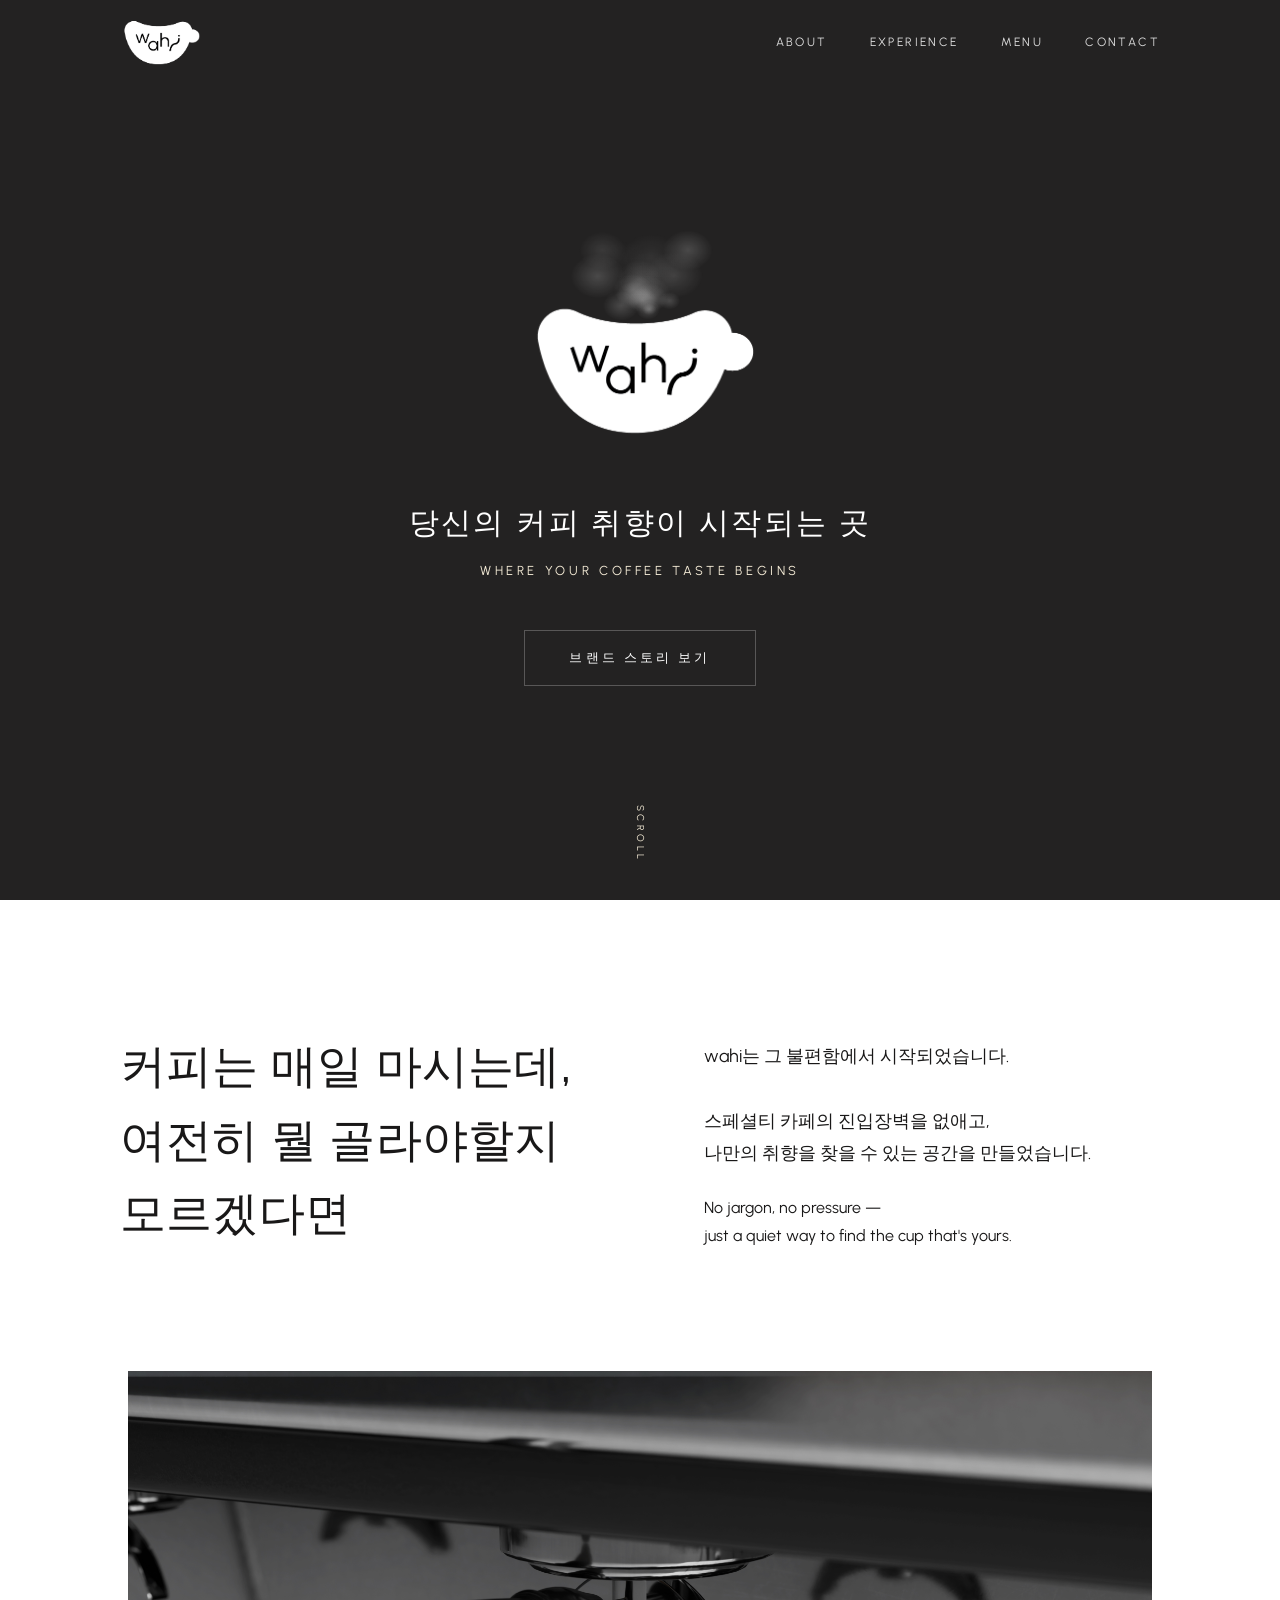
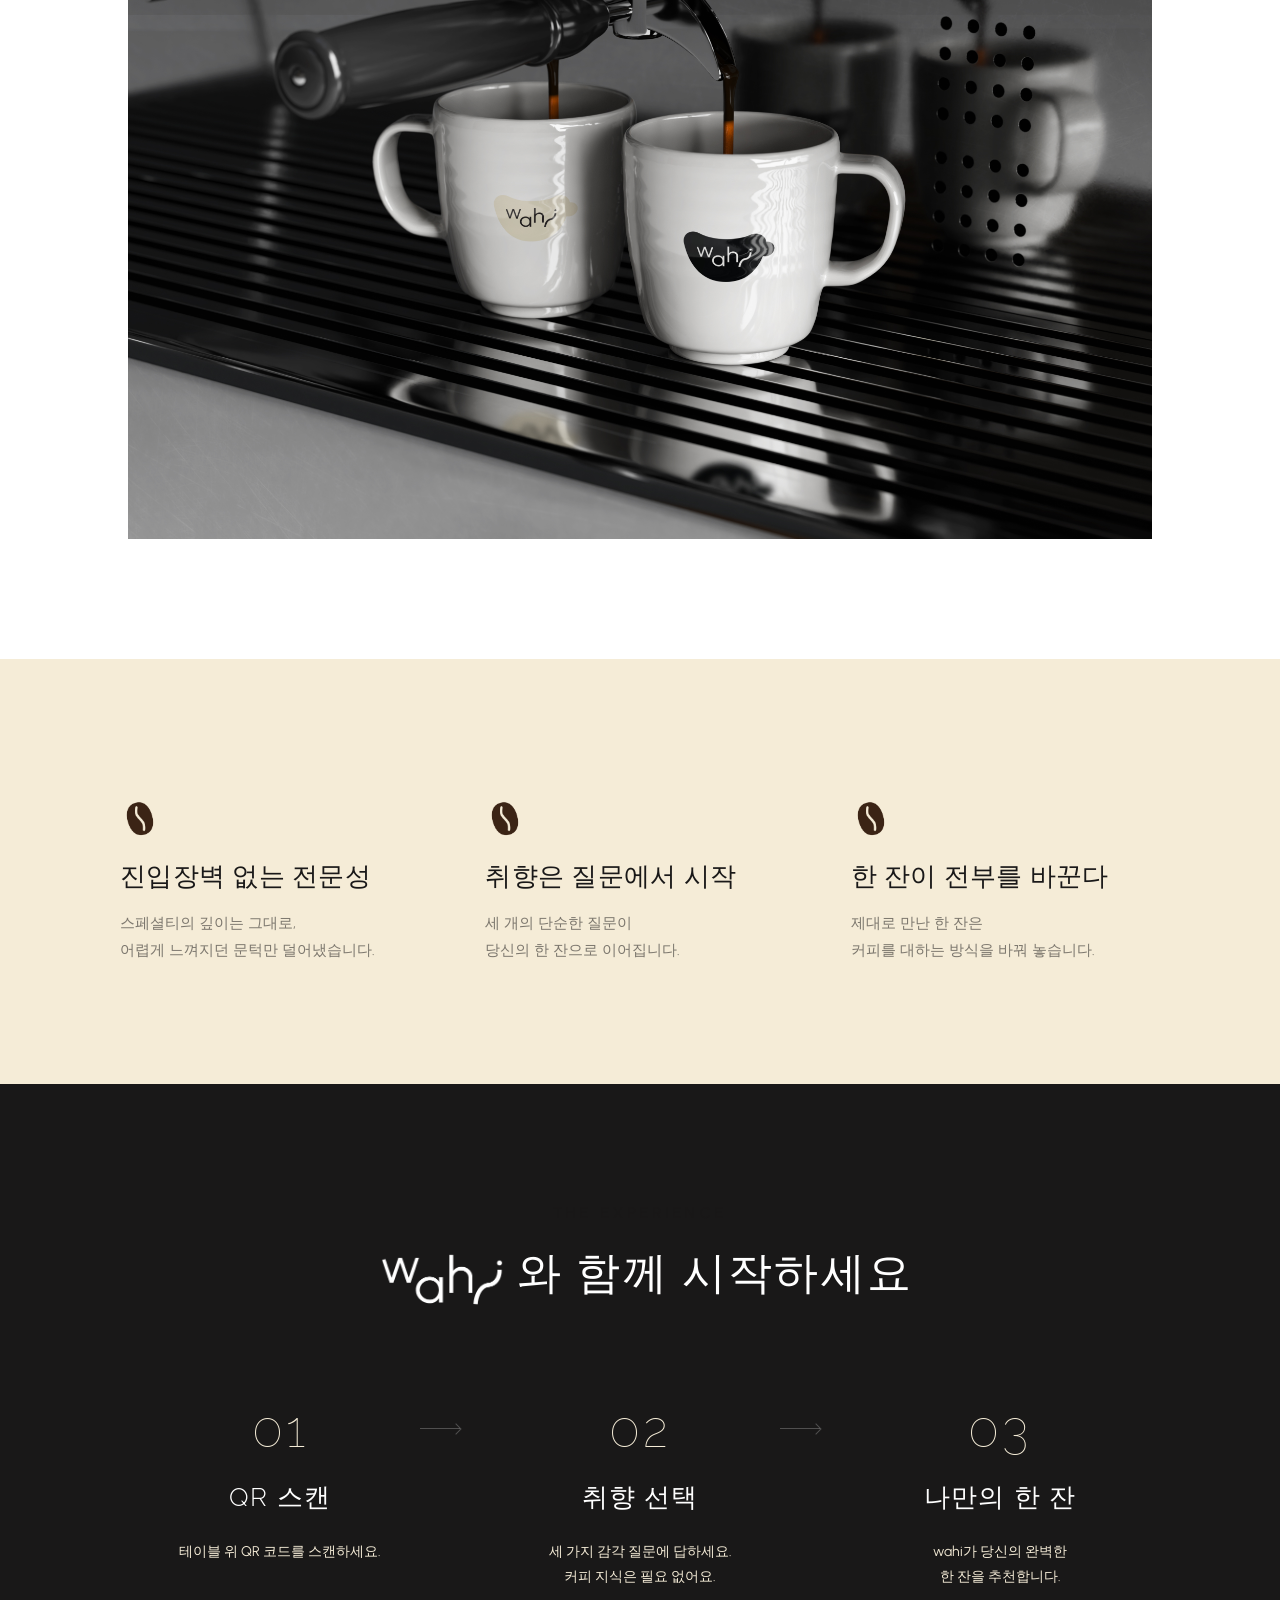
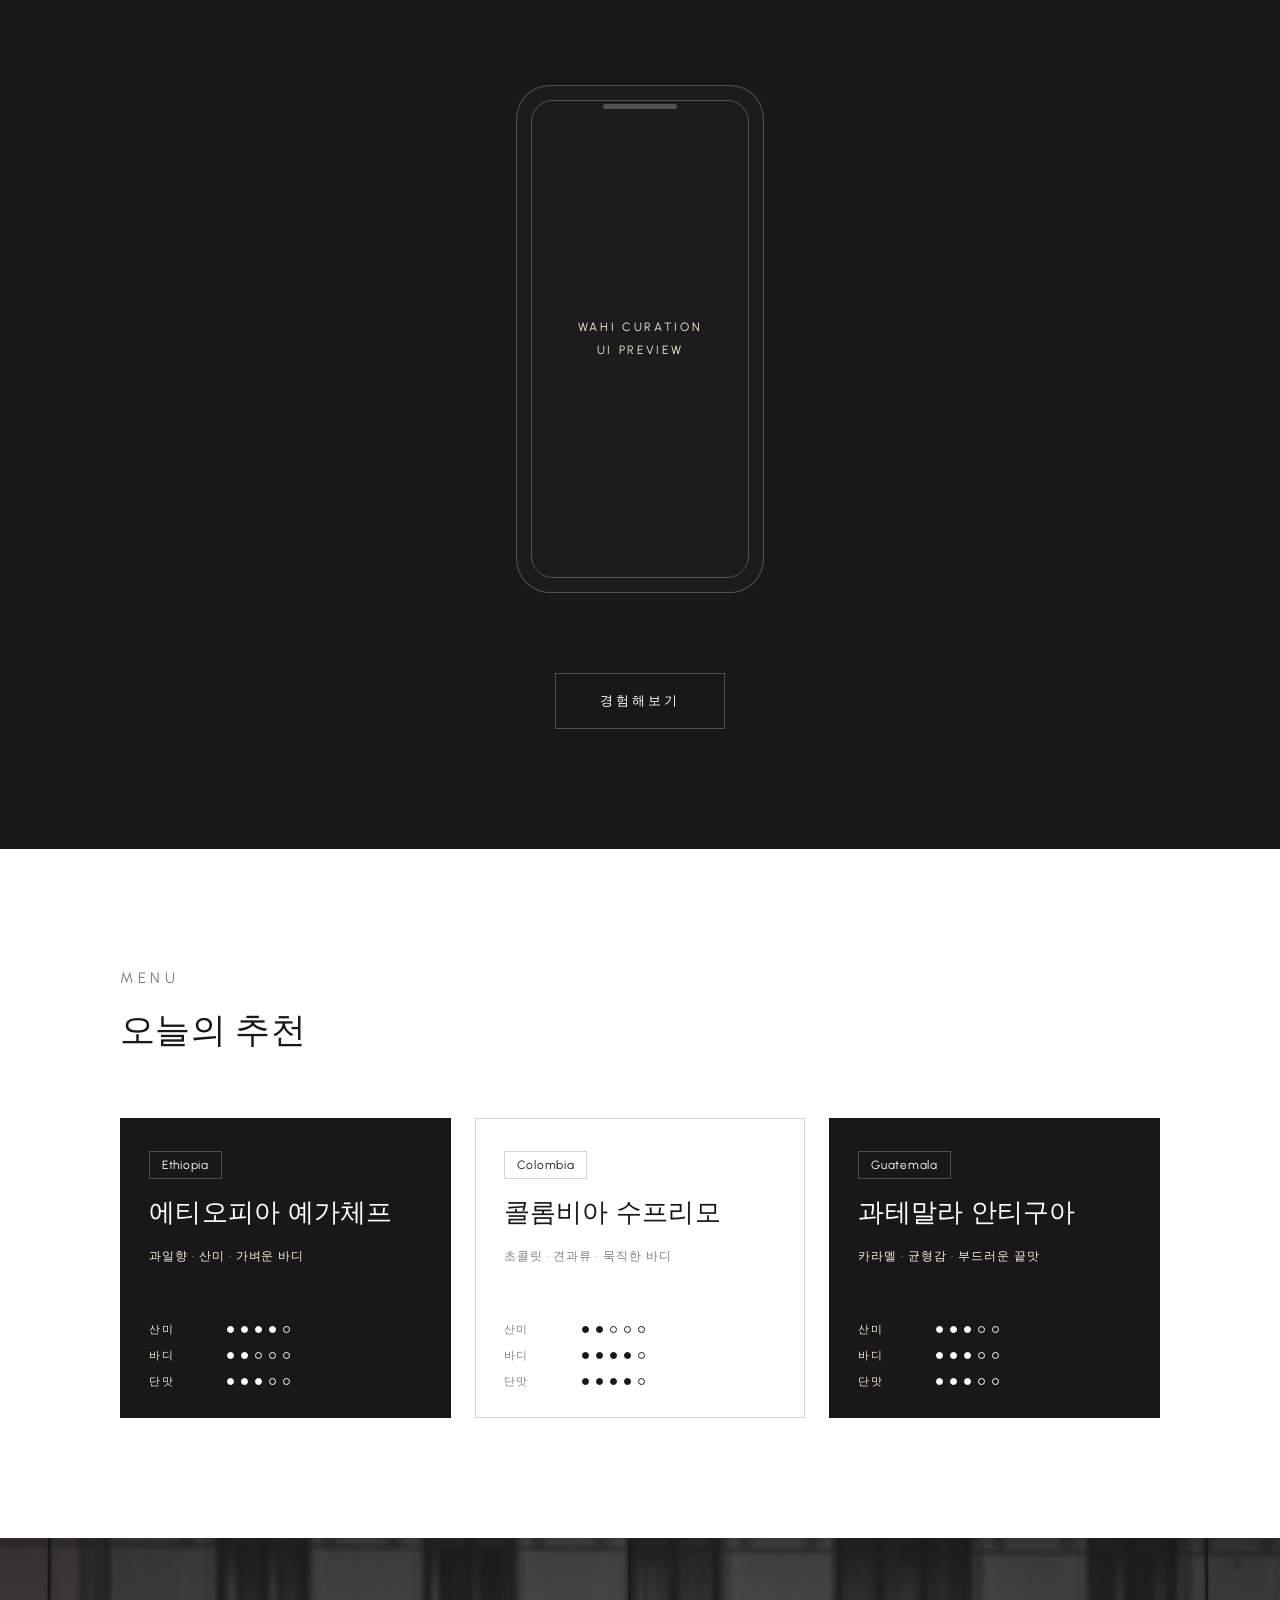
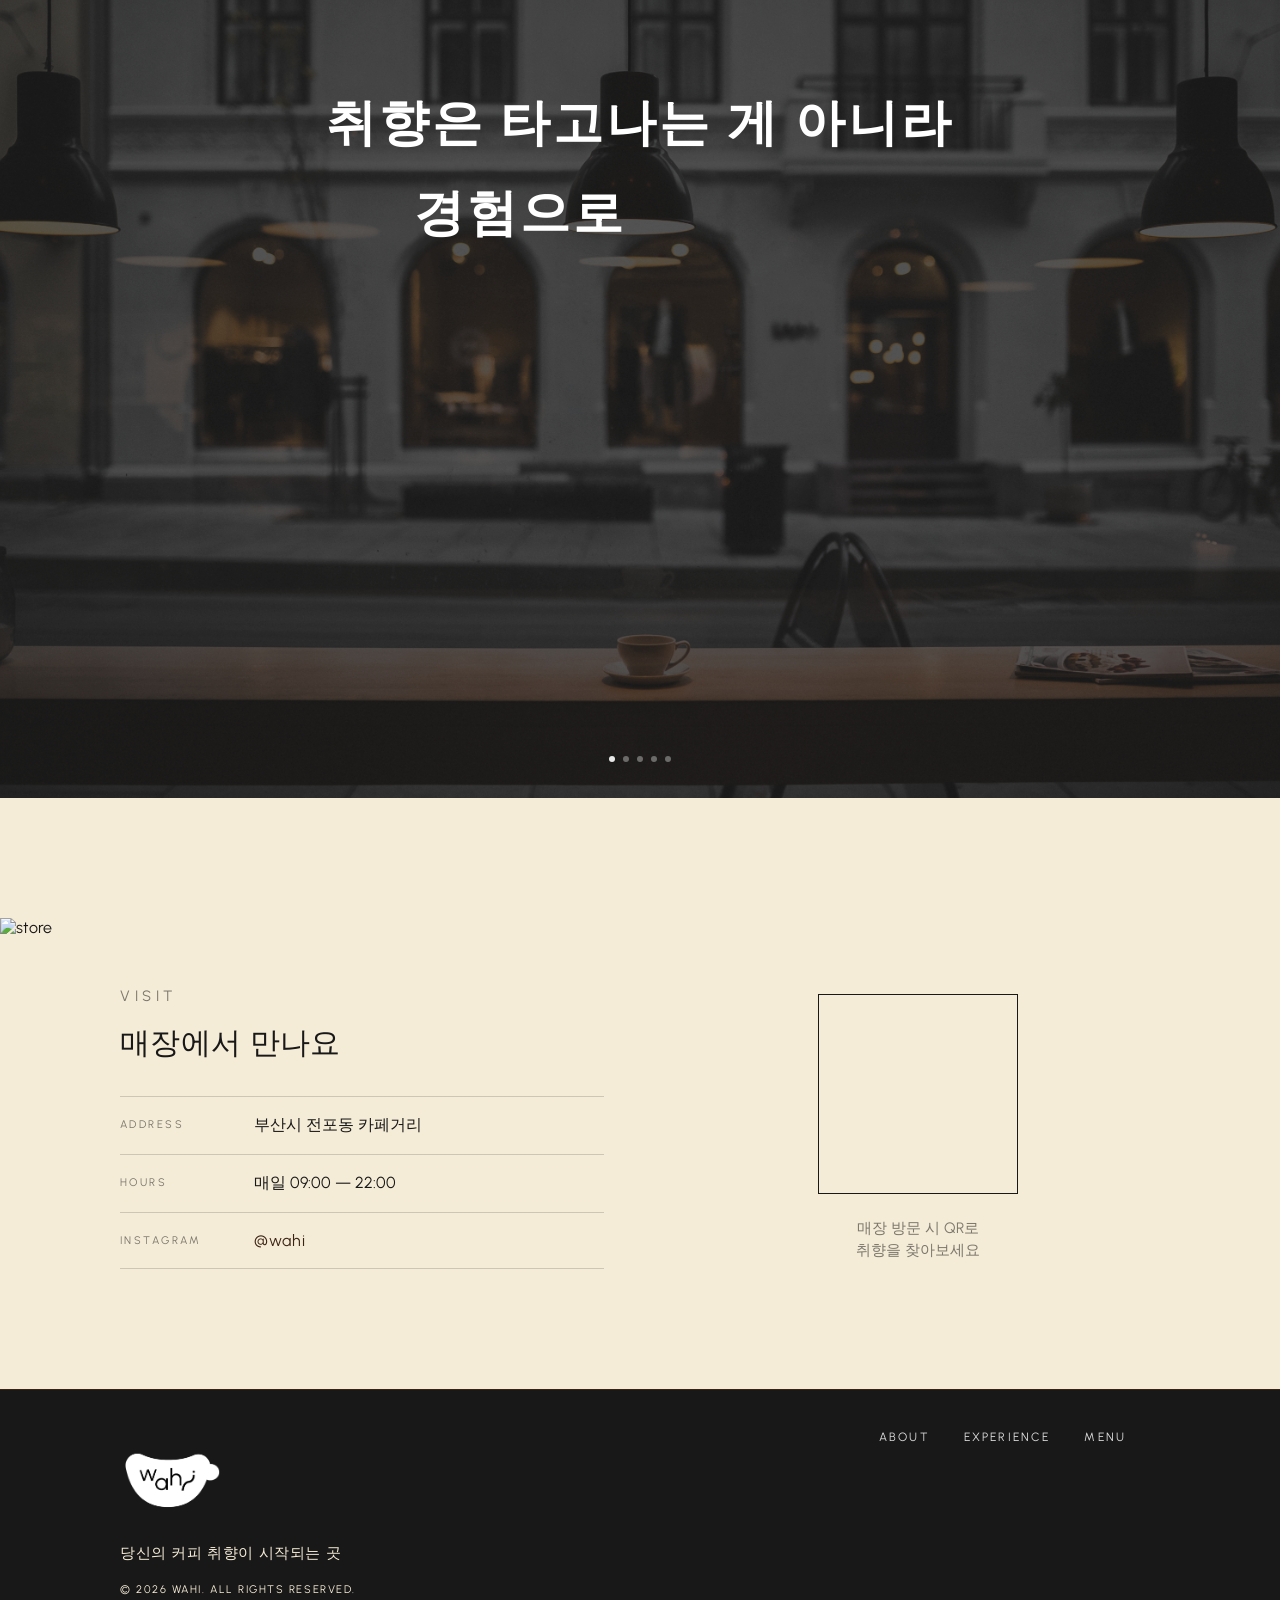
==== commit 2ee867a5: "Update index.html" ====
--- a/index.html
+++ b/index.html
@@ -15,7 +15,7 @@
   <link rel="stylesheet" href="./css/style.css">
 
   <!-- 파비콘 -->
-  <link rel="icon" type="image/png" sizes="32x32" href="./img/logo.png">
+  <link rel="icon" type="image/png" sizes="32x32" href="./img/favicon.png">
 
   <!-- AOS CSS 추가 -->
   <link rel="stylesheet" href="https://unpkg.com/aos@2.3.4/dist/aos.css">
@@ -619,4 +619,4 @@
   </script>
 </body>
 
-</html>+</html>
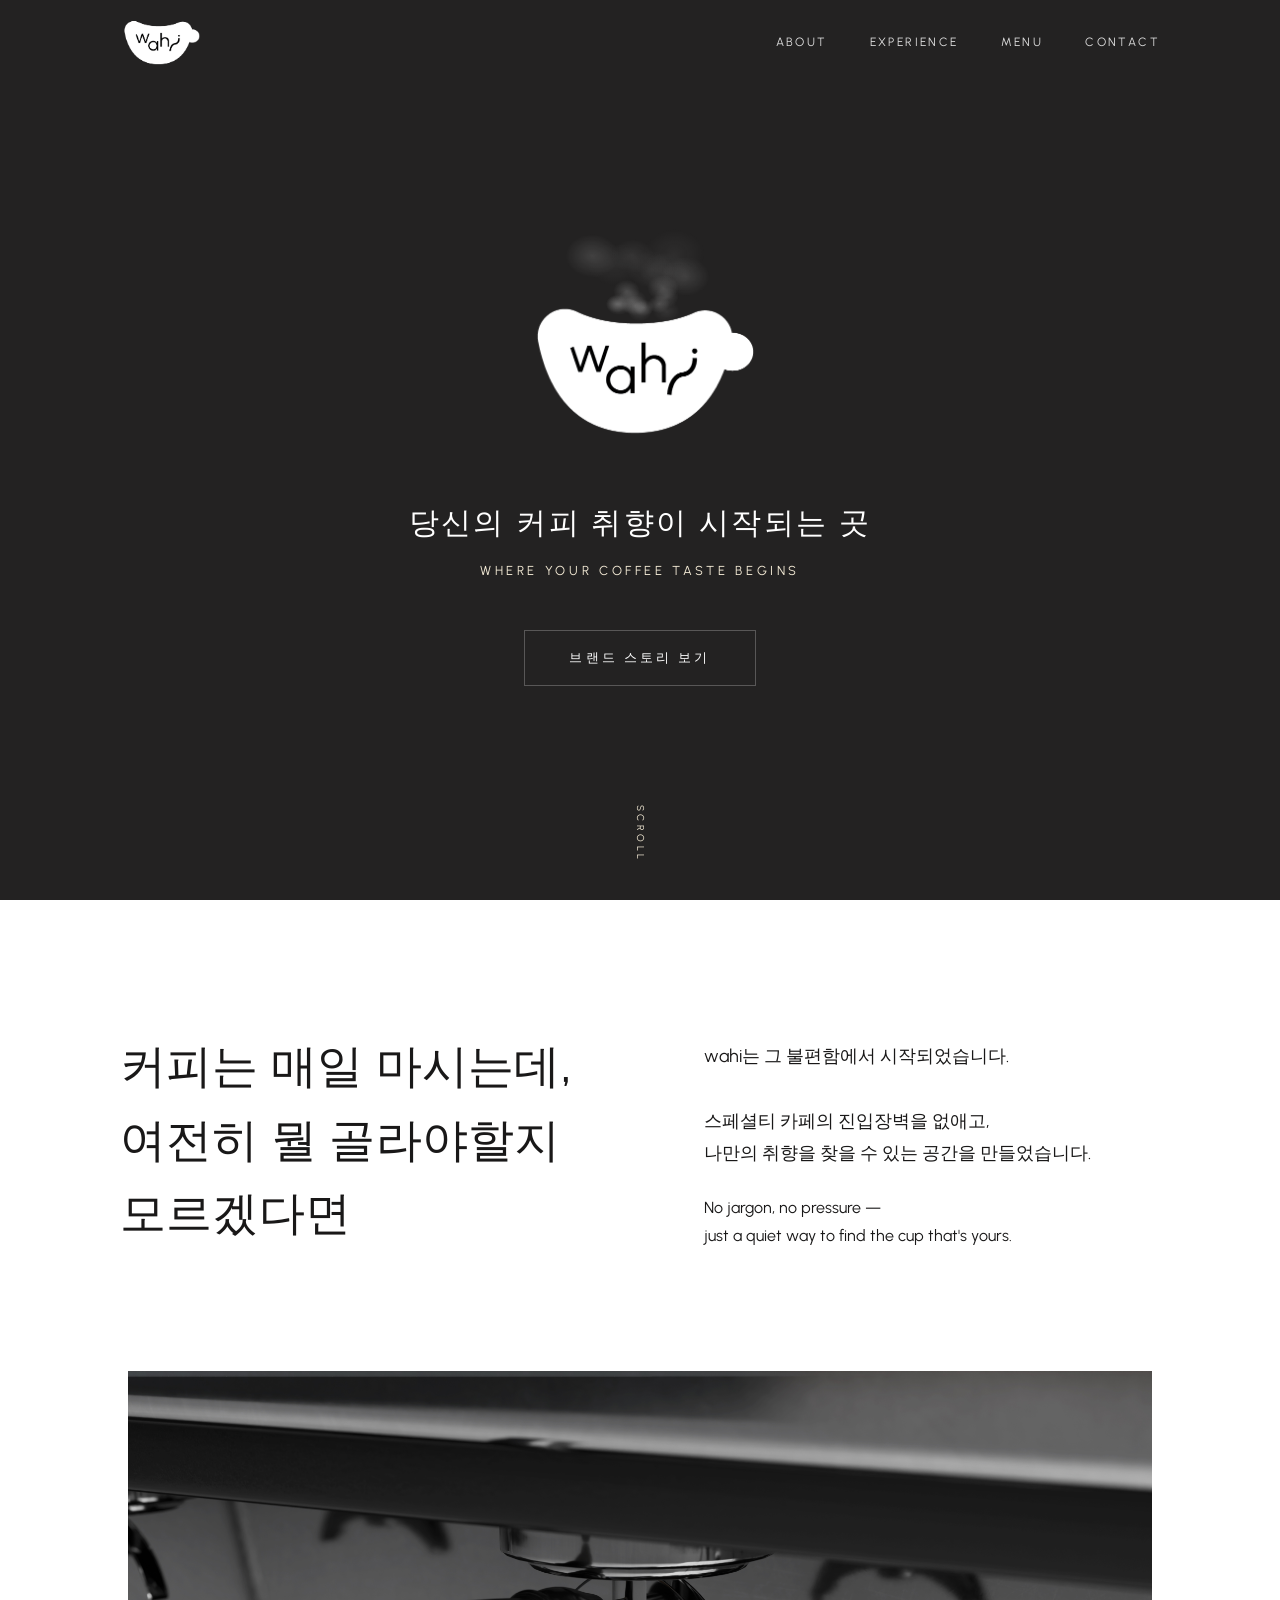
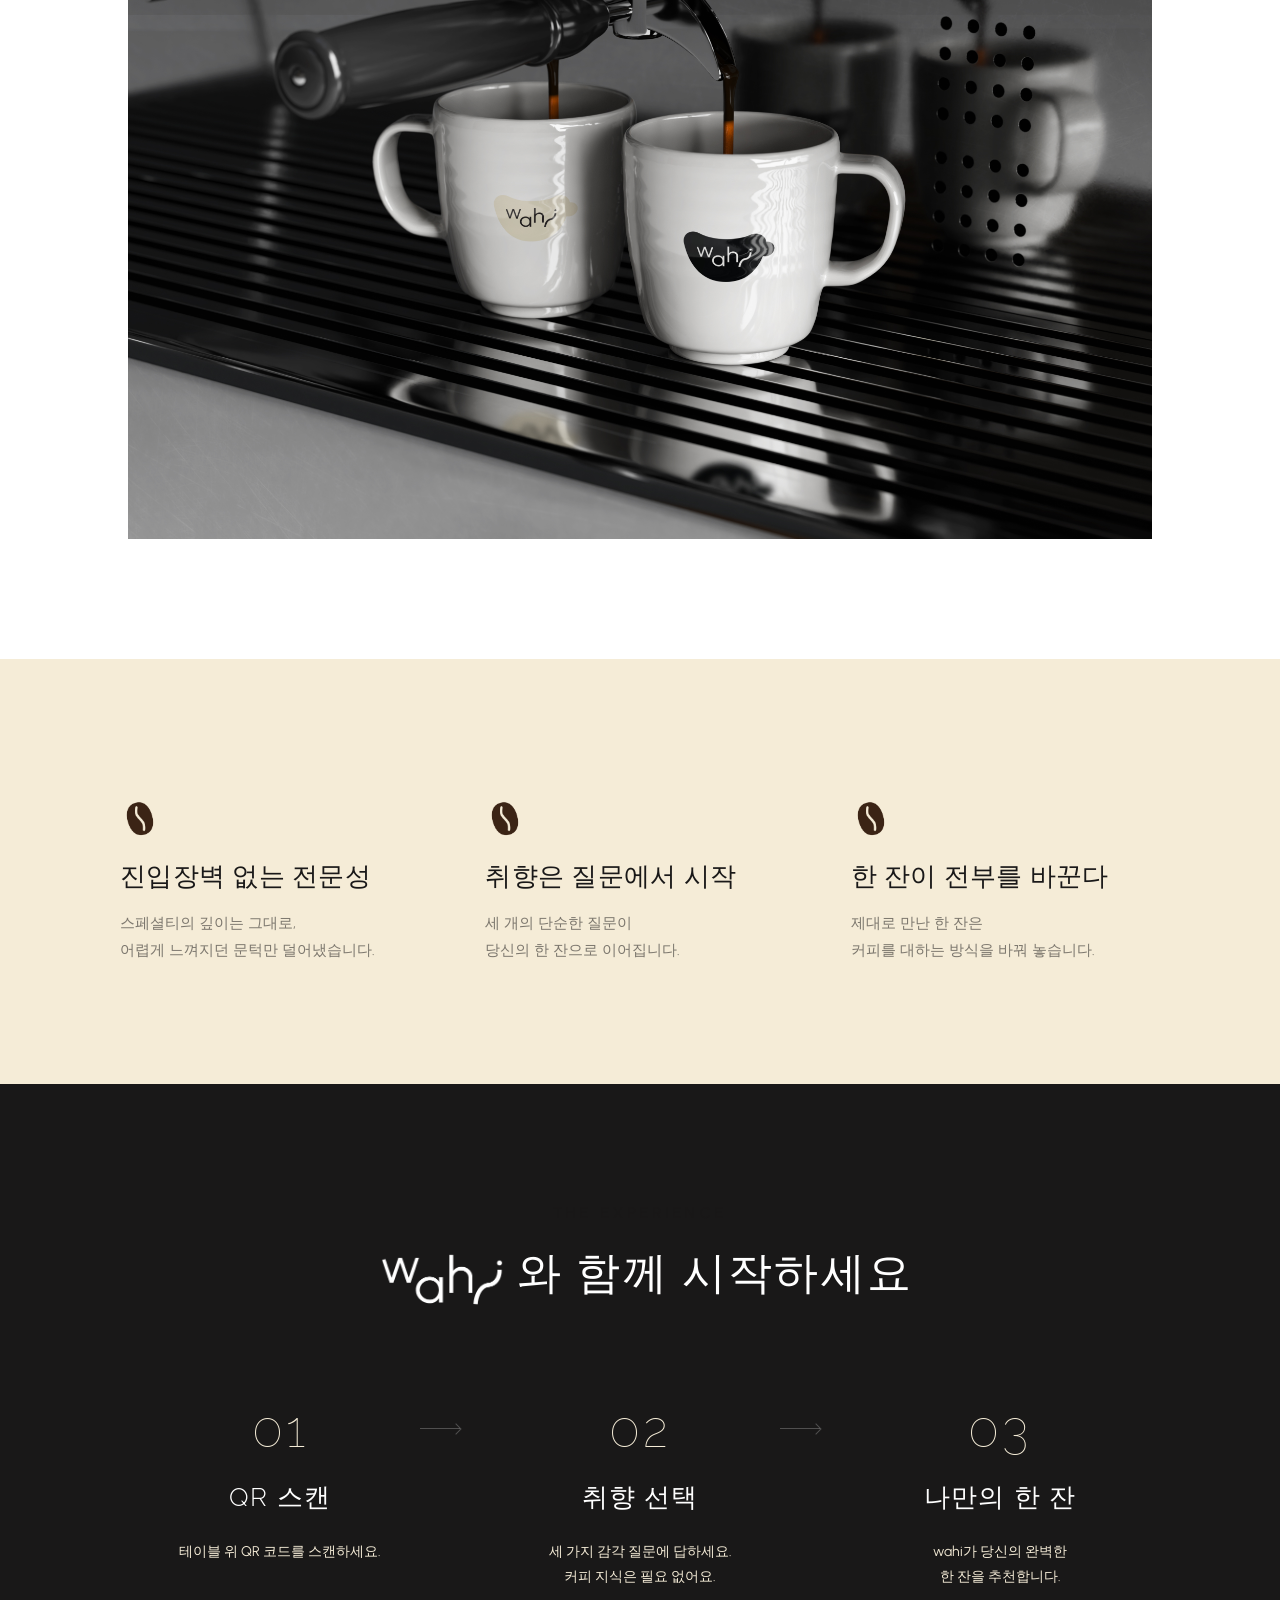
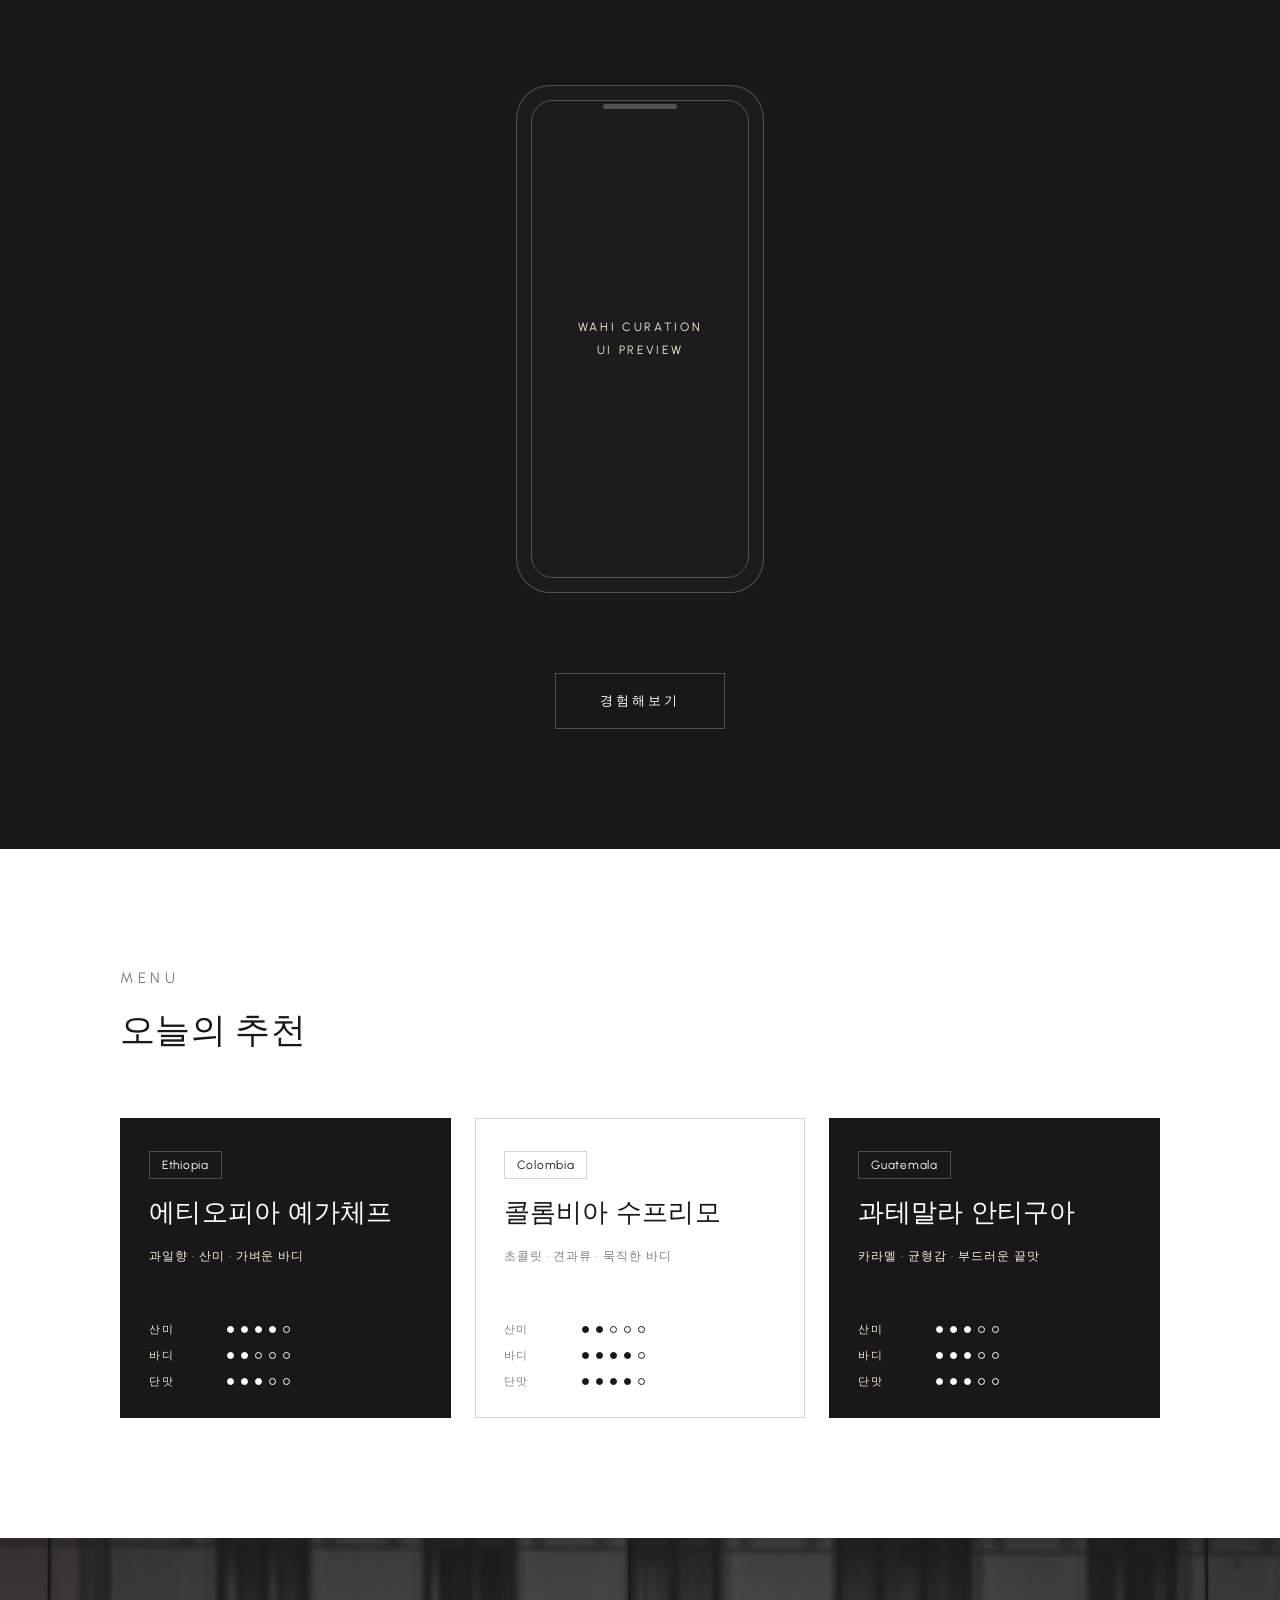
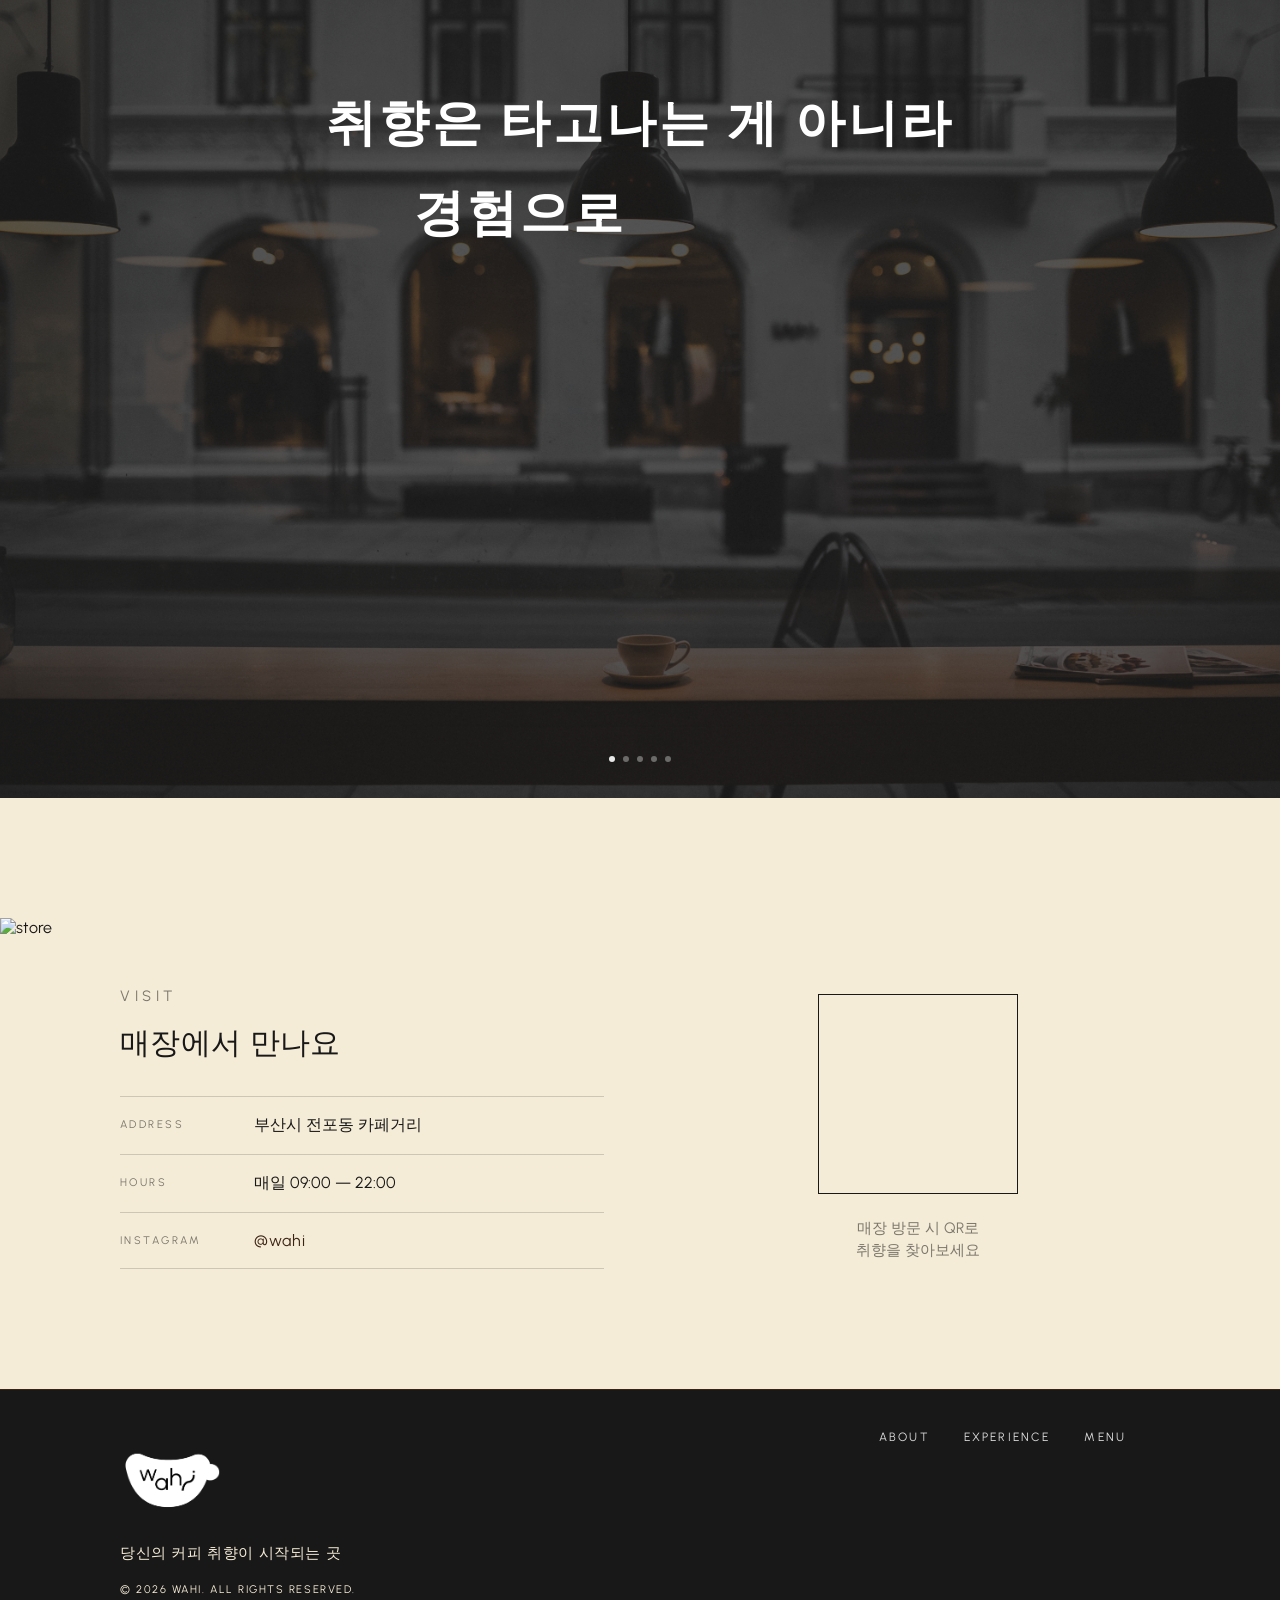
==== commit 2931a360: "Update index.html" ====
--- a/index.html
+++ b/index.html
@@ -59,7 +59,7 @@
 
       <!-- 배경 영상 추가 -->
       <video class="hero__video" autoplay muted loop playsinline poster="./img/hero-poster.jpg">
-        <source src="./img/HERO.mp4" type="video/mp4">
+        <source src="./img/HERO_3.mp4" type="video/mp4">
       </video>
 
       <!-- 기존 오버레이 추가 -->
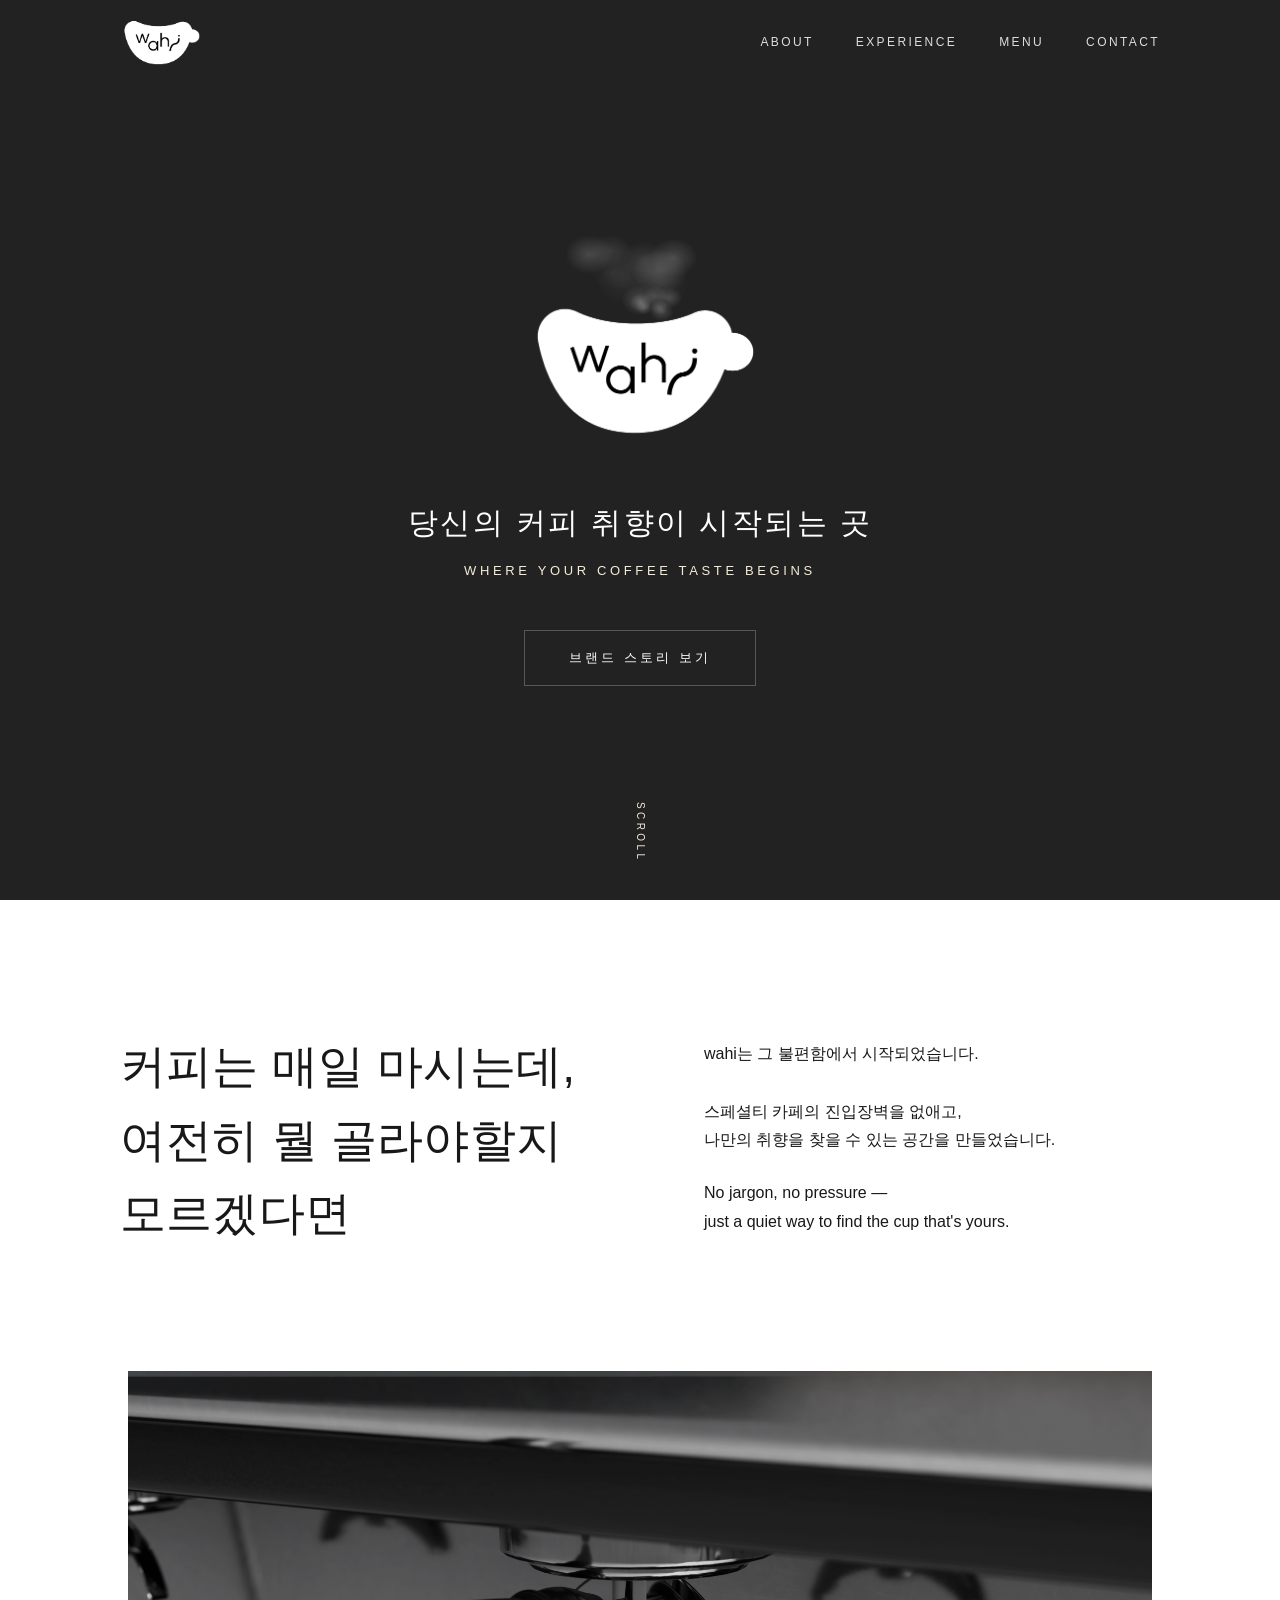
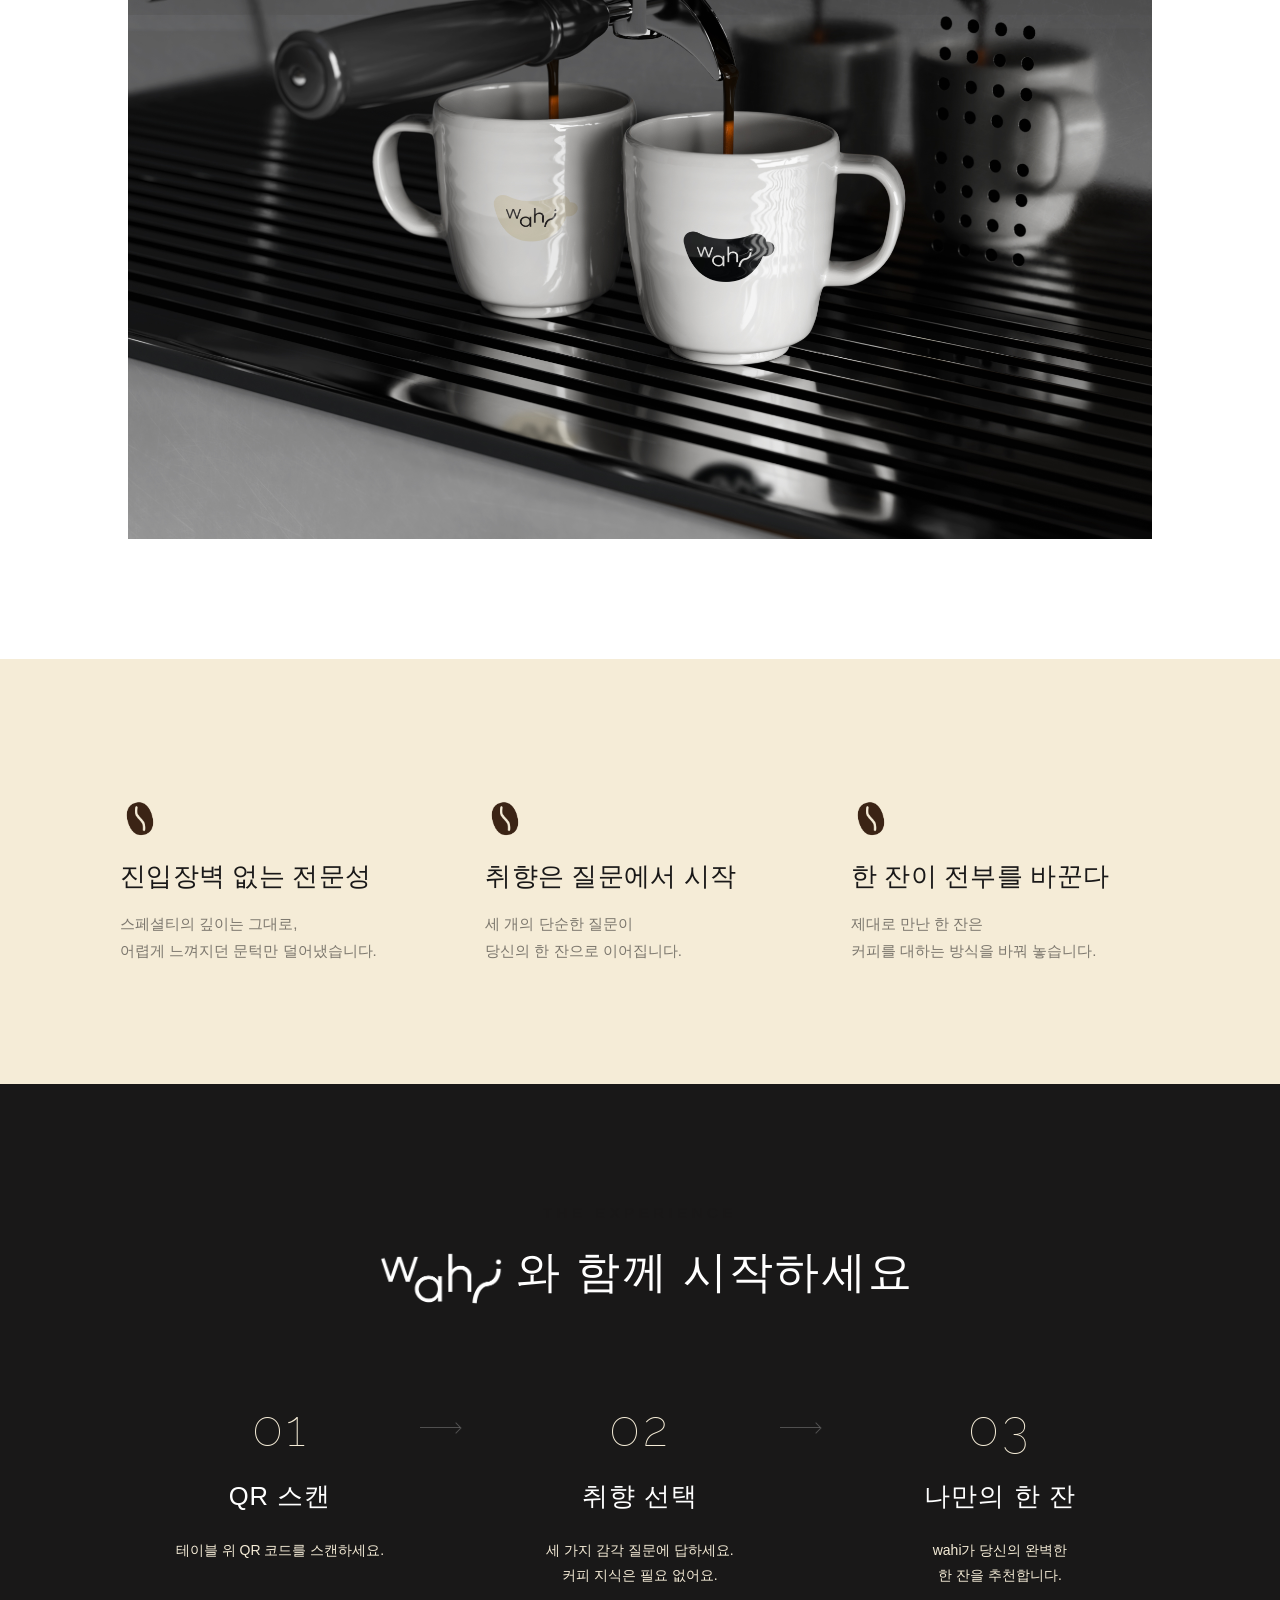
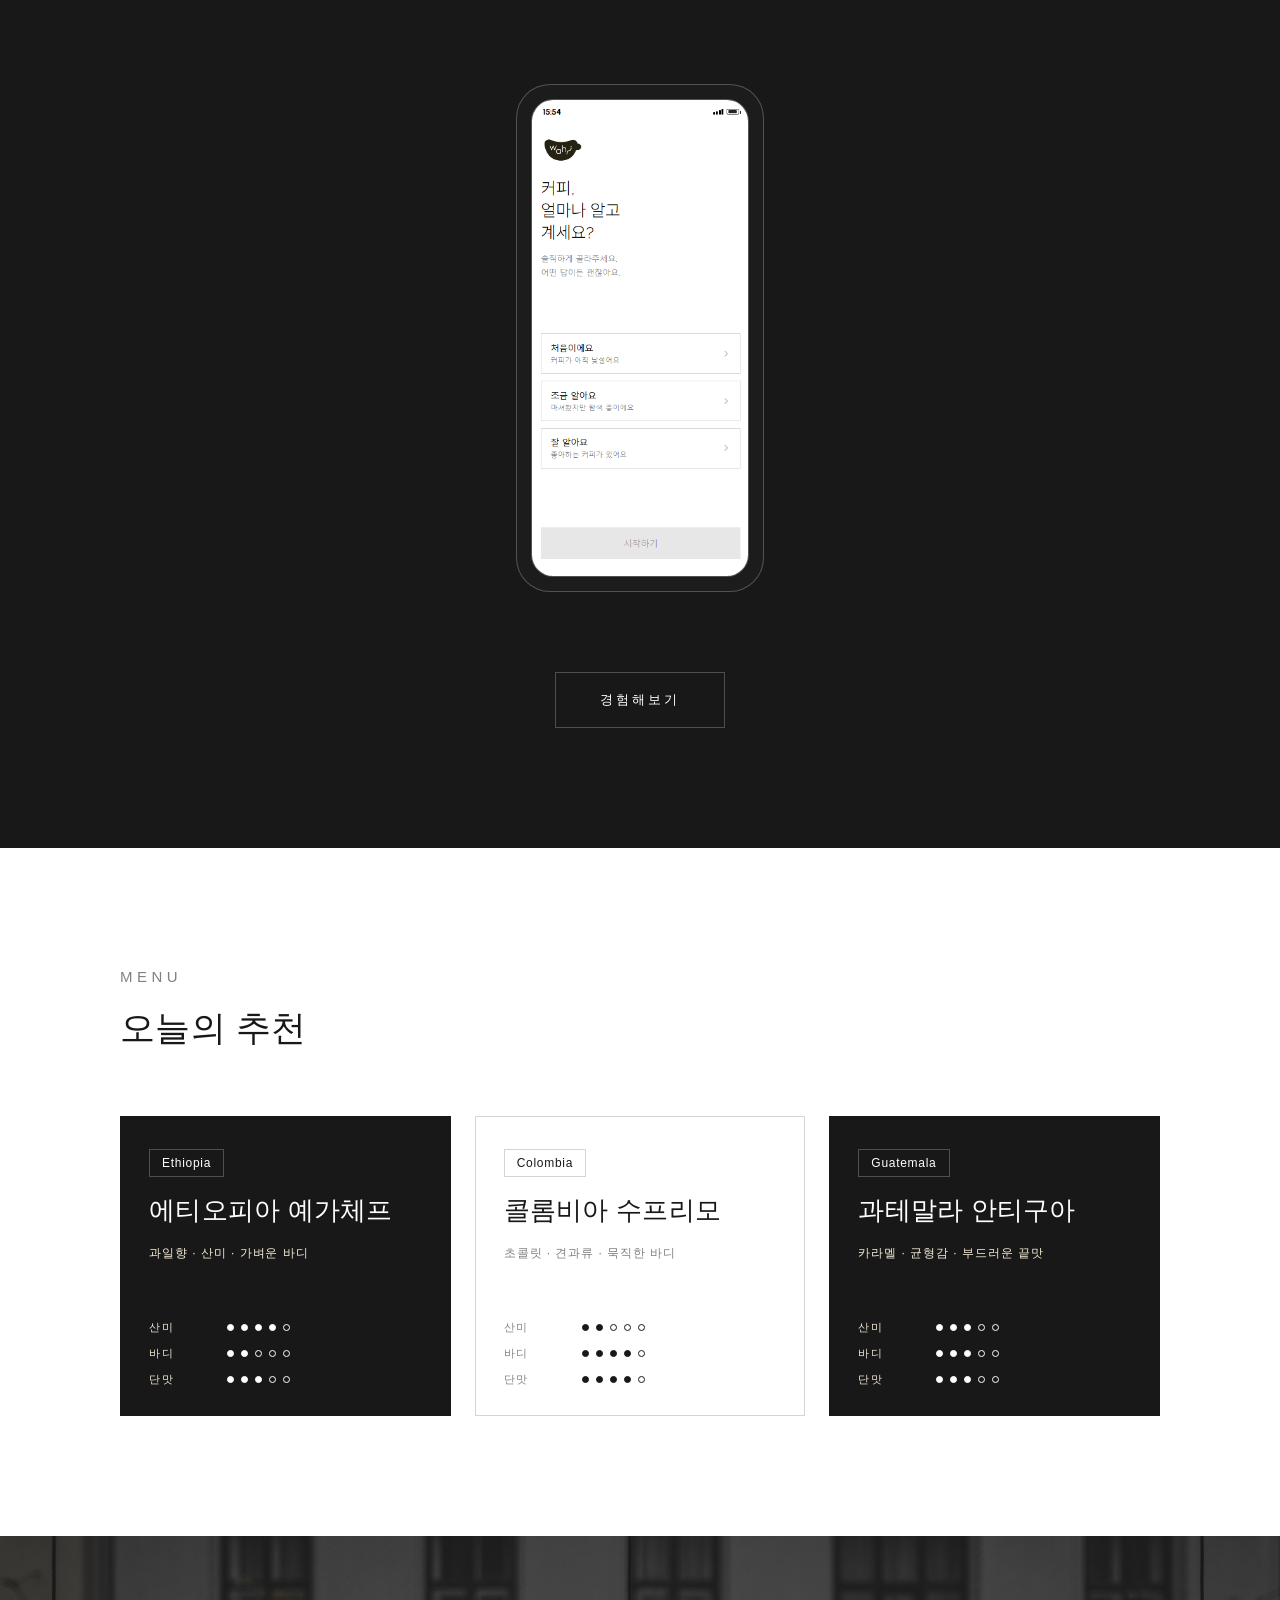
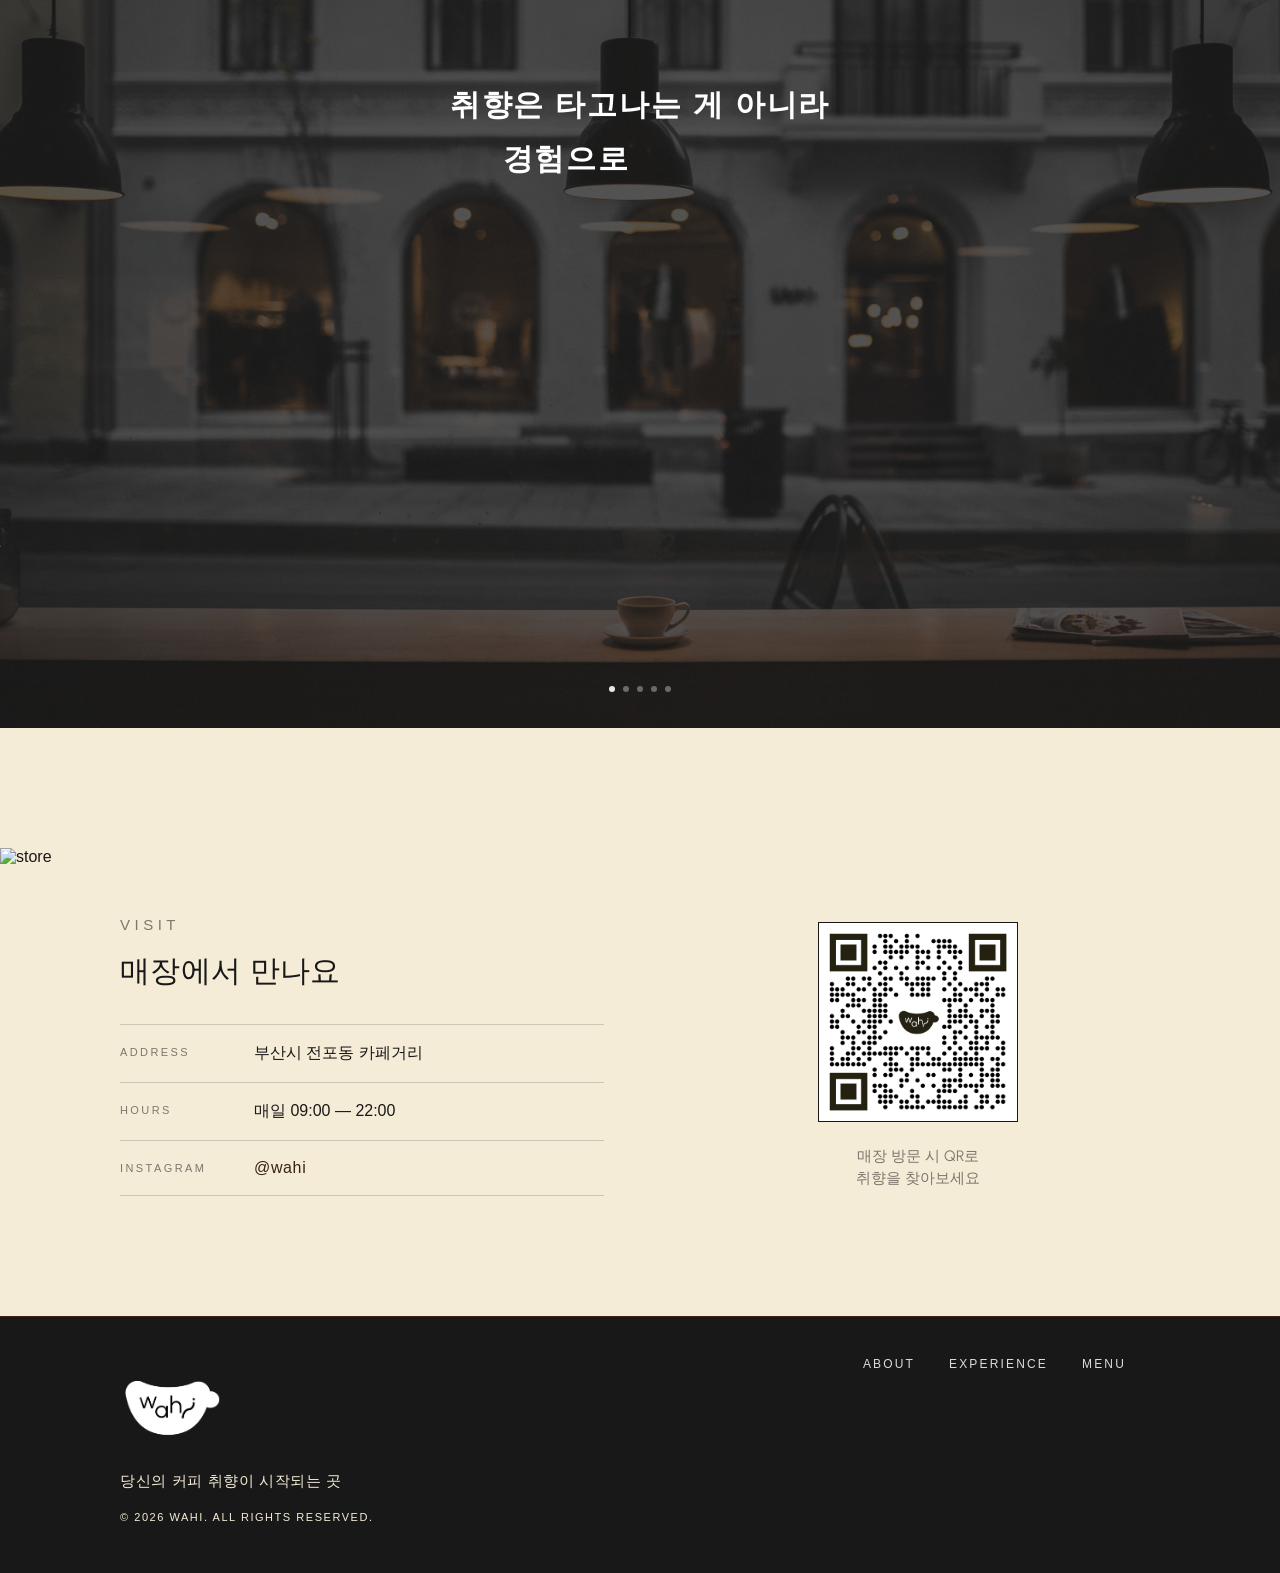
==== commit 80365dca: "Add files via upload" ====
--- a/index.html
+++ b/index.html
@@ -19,6 +19,9 @@
 
   <!-- AOS CSS 추가 -->
   <link rel="stylesheet" href="https://unpkg.com/aos@2.3.4/dist/aos.css">
+
+  <!-- 수트체 추가 -->
+   <link href="https://cdn.jsdelivr.net/gh/sun-typeface/SUIT@2/fonts/static/woff2/SUIT.css" rel="stylesheet">
 
 </head>
 
@@ -154,12 +157,12 @@
           <div class="phone">
             <div class="phone__notch"></div>
             <div class="phone__screen">
-              <span class="phone__label">wahi curation<br />UI preview</span>
+              <img src="./img/qr_1.png" alt="">
             </div>
           </div>
         </div>
         <div class="exp__cta">
-          <button class="wk-ghost wk-ghost--light wk-ghost--lg">경험해보기</button>
+          <a href="./QR/index.html" target="_blank"><button class="wk-ghost wk-ghost--light wk-ghost--lg">경험해보기</button></a>
         </div>
       </div>
     </section>
@@ -303,8 +306,8 @@
         </div>
         <div class="contact__qr">
           <div class="qr">
-            <div class="qr__box" aria-hidden="true">
-              <i data-lucide="qr-code"></i>
+            <div class="qr__box">
+              <a href="./QR/index.html" target="_blank"><img src="./img/WAHI.png" alt="qr"></a>
             </div>
             <p class="qr__cap">매장 방문 시 QR로<br />취향을 찾아보세요</p>
           </div>
@@ -619,4 +622,4 @@
   </script>
 </body>
 
-</html>
+</html>
--- a/css/style.css
+++ b/css/style.css
@@ -10,6 +10,13 @@
 ul{
     list-style: none;
 }
+
+/* 마우스 설정하기 */
+/* 전체 요소를 선택하여 강제로 커서 고정 */
+* {
+  cursor: url('../img/mouse.png') 10 10, auto !important;
+}
+
 
 
 /* ── Design Tokens ── */
@@ -86,10 +93,10 @@
 body {
     background: var(--surface-base);
     color: var(--text-primary);
-    font-family: var(--font-body);
     -webkit-font-smoothing: antialiased;
     word-break: keep-all;
-    text-wrap: pretty
+    text-wrap: pretty;
+    font-family : 'SUIT', sans-serif;
 }
 
 img {
@@ -150,7 +157,6 @@
 }
 
 .wnav__link {
-    font-family: var(--font-body-en);
     font-size: 12px;
     letter-spacing: .2em;
     text-transform: uppercase;
@@ -211,7 +217,6 @@
 }
 
 .wnav__overlayMenu a {
-    font-family: var(--font-display);
     font-weight: var(--weight-extralight);
     font-size: 32px;
     letter-spacing: .08em;
@@ -259,7 +264,6 @@
     justify-content: center;
     gap: .7em;
     box-sizing: border-box;
-    font-family: var(--font-body-en);
     text-transform: uppercase;
     text-decoration: none;
     color: var(--_fg);
@@ -314,7 +318,6 @@
 /* ── Section Label ── */
 .wk-label {
     display: inline-block;
-    font-family: var(--font-body-en);
     font-size: 15px;
     letter-spacing: var(--tracking-label);
     text-transform: uppercase;
@@ -341,7 +344,6 @@
 .wk-tag {
     display: inline-flex;
     align-items: center;
-    font-family: var(--font-body);
     font-size: 12px;
     letter-spacing: .06em;
     line-height: 1;
@@ -372,7 +374,6 @@
     display: flex;
     align-items: center;
     gap: 14px;
-    font-family: var(--font-body)
 }
 
 .wk-meter__label {
@@ -438,7 +439,6 @@
 }
 
 .wk-coffee__name {
-    font-family: var(--font-display);
     font-weight: var(--weight-light);
     font-size: var(--fs-title);
     line-height: var(--leading-tight);
@@ -481,7 +481,6 @@
 }
 
 .hero__tagline {
-    font-family: var(--font-display);
     font-weight: var(--weight-extralight);
     font-size: 30px;
     letter-spacing: .08em;
@@ -491,7 +490,6 @@
 }
 
 .hero__sub {
-    font-family: var(--font-body-en);
     font-size: 13px;
     letter-spacing: .28em;
     text-transform: uppercase;
@@ -511,7 +509,6 @@
 }
 
 .hero__scroll span {
-    font-family: var(--font-body-en);
     font-size: 10px;
     letter-spacing: .34em;
     text-transform: uppercase;
@@ -588,7 +585,7 @@
 /* ── About ── */
 .about {
     background: var(--surface-base);
-    padding: var(--section-py) 0
+    padding: var(--section-py) 0;
 }
 
 .about__grid {
@@ -601,7 +598,6 @@
 }
 
 .about__headline {
-    font-family: var(--font-display);
     font-weight: 500;
     font-size: clamp(2rem, 3.6vw, 3.1rem);
     line-height: 1.6;
@@ -615,14 +611,12 @@
 }
 
 .about__body p {
-    font-size: var(--fs-body-l);
     line-height: var(--leading-body);
     margin: 0;
     color: var(--text-primary)
 }
 
 .about__body-en {
-    font-family: var(--font-body-en);
     color: var(--text-muted);
     margin-top: 24px !important;
     font-size: var(--fs-body) !important
@@ -650,16 +644,6 @@
     flex-direction: column
 }
 
-.phil__num {
-    font-family: var(--font-display);
-    font-weight: var(--weight-thin);
-    font-size: var(--fs-numeral);
-    line-height: 1;
-    color: var(--text-accent);
-    letter-spacing: .04em;
-    margin-bottom: 28px
-}
-
 .bean{
     width: 40px;
     margin: 20px;
@@ -667,7 +651,6 @@
 }
 
 .phil__title {
-    font-family: var(--font-display);
     font-weight: 400;
     font-size: var(--fs-title);
     letter-spacing: .01em;
@@ -699,7 +682,6 @@
 }
 
 .exp__headline {
-    font-family: var(--font-display);
     font-weight: var(--weight-extralight);
     font-size: clamp(1.9rem, 3.4vw, 2.8rem);
     letter-spacing: .05em;
@@ -739,7 +721,6 @@
 }
 
 .exp__title {
-    font-family: var(--font-display);
     font-weight: var(--weight-light);
     font-size: var(--fs-title);
     letter-spacing: .04em;
@@ -810,7 +791,16 @@
     border-radius: 22px;
     display: flex;
     align-items: center;
-    justify-content: center
+    justify-content: center;
+    z-index: 99;
+    overflow: hidden;
+}
+
+.phone__screen img {
+    width: 100%;
+    height: 100%;
+    object-fit: cover; /* [추가] 화면을 꽉 채우면서 비율 유지, 넘치는 부분은 잘림 */
+    object-position: top; /* [추가] 위쪽(상태바·헤더 영역) 기준으로 자르기 — 필요시 center로 변경 가능 */
 }
 
 .phone__label {
@@ -843,7 +833,6 @@
 }
 
 .menu__headline {
-    font-family: var(--font-display);
     font-weight: 400;
     font-size: 35px;
     letter-spacing: .01em;
@@ -906,10 +895,9 @@
     opacity: 0;
 }
 
-.wk-coffee:hover .wk-coffee__name {
+/* .wk-coffee:hover .wk-coffee__name {
     color: #fff;
     z-index: 6; /* 사진 위로 이름만 남기기 */
-}
 
 /* ── Statement ── */
 .statement {
@@ -930,9 +918,8 @@
 }
 
 .statement__text {
-    font-family: var(--font-display);
     font-weight: 600;
-    font-size: 50px;
+    font-size: 30px;
     letter-spacing: .06em;
     line-height: 1.8;
     margin: 0;
@@ -1079,7 +1066,6 @@
 }
 
 .contact__headline {
-    font-family: var(--font-display);
     font-weight: var(--weight-light);
     font-size: 30px;
     letter-spacing: .01em;
@@ -1103,7 +1089,6 @@
 }
 
 .contact__k {
-    font-family: var(--font-body-en);
     font-size: 11px;
     letter-spacing: .22em;
     text-transform: uppercase;
@@ -1187,7 +1172,6 @@
 }
 
 .foot__tag {
-    font-family: var(--font-body);
     font-size: var(--fs-body-s);
     color: var(--text-on-dark-muted);
     margin: 0;
@@ -1201,7 +1185,6 @@
 }
 
 .foot__links a {
-    font-family: var(--font-body-en);
     font-size: 12px;
     letter-spacing: .18em;
     text-transform: uppercase;
@@ -1222,7 +1205,6 @@
 .foot__copy {
     margin-top: 20px;
     margin-bottom: 10px;
-    font-family: var(--font-body-en);
     font-size: 11px;
     letter-spacing: .14em;
     text-transform: uppercase;
